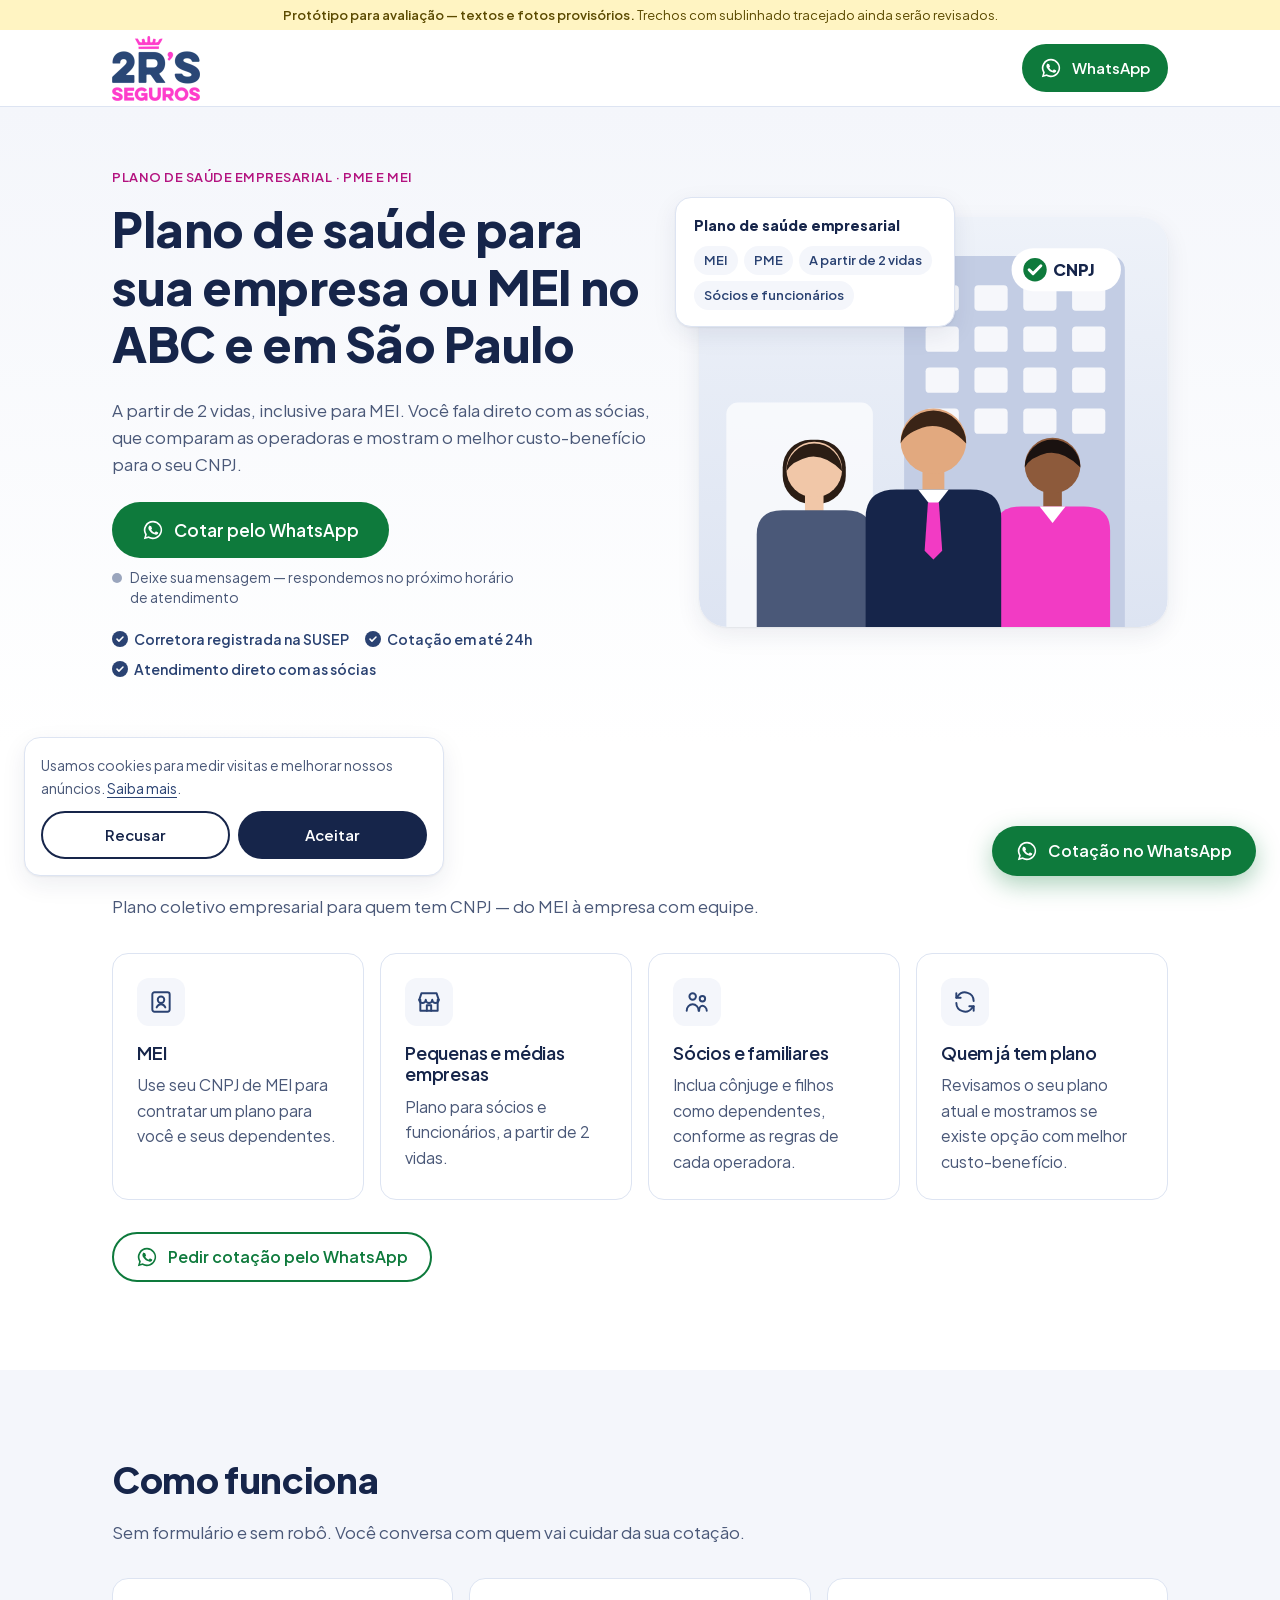
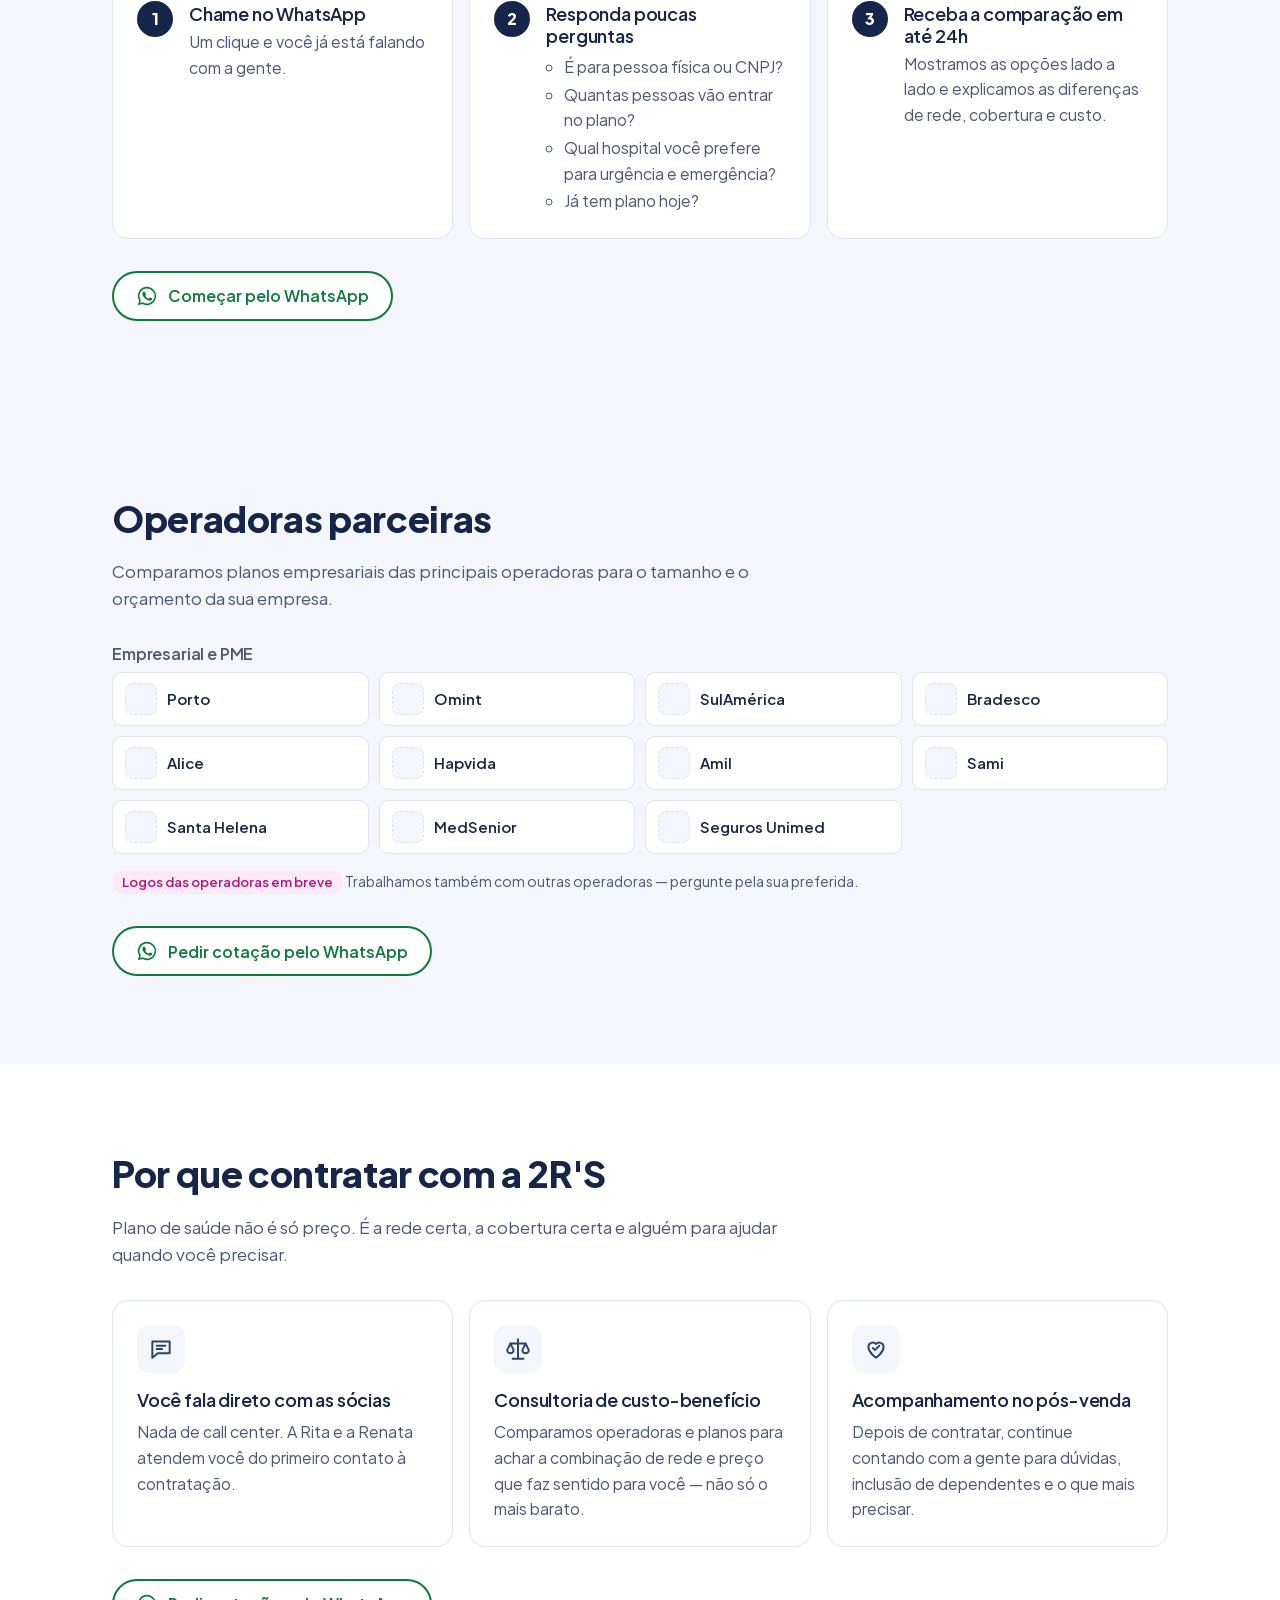
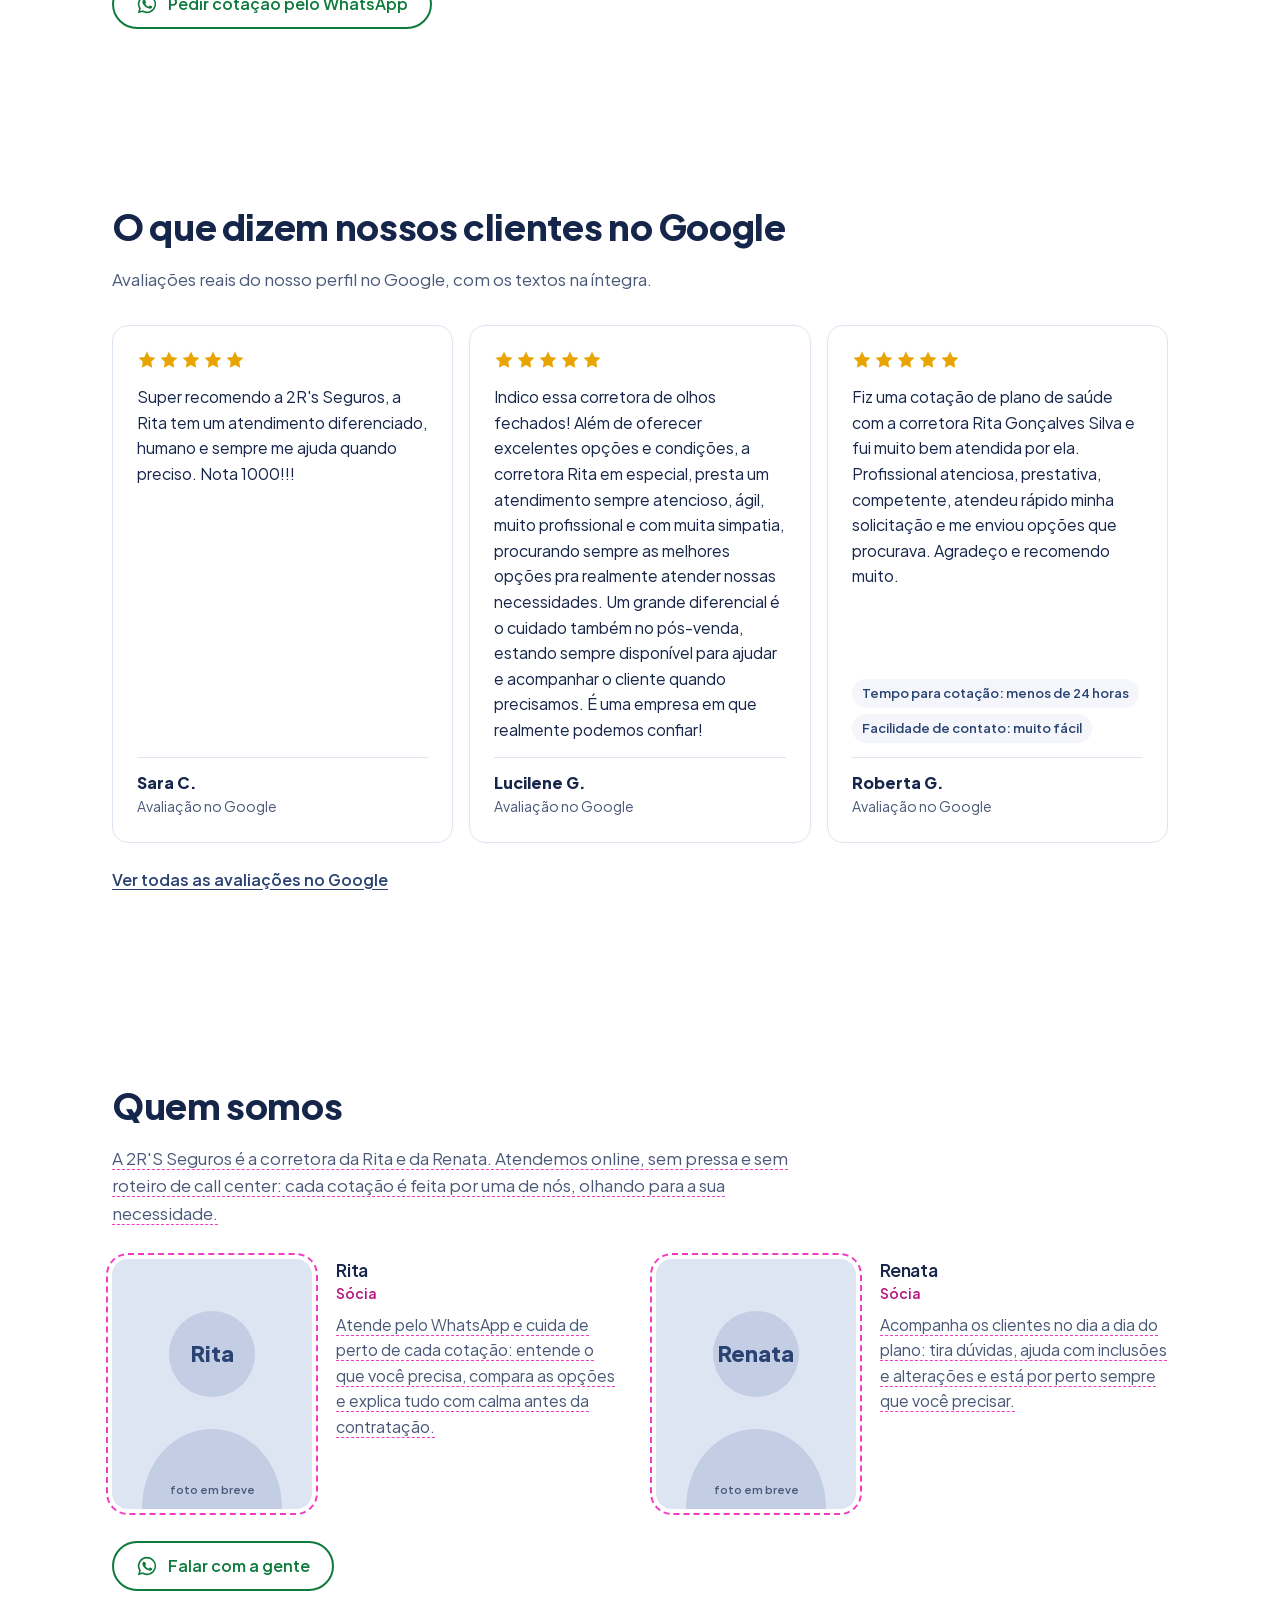
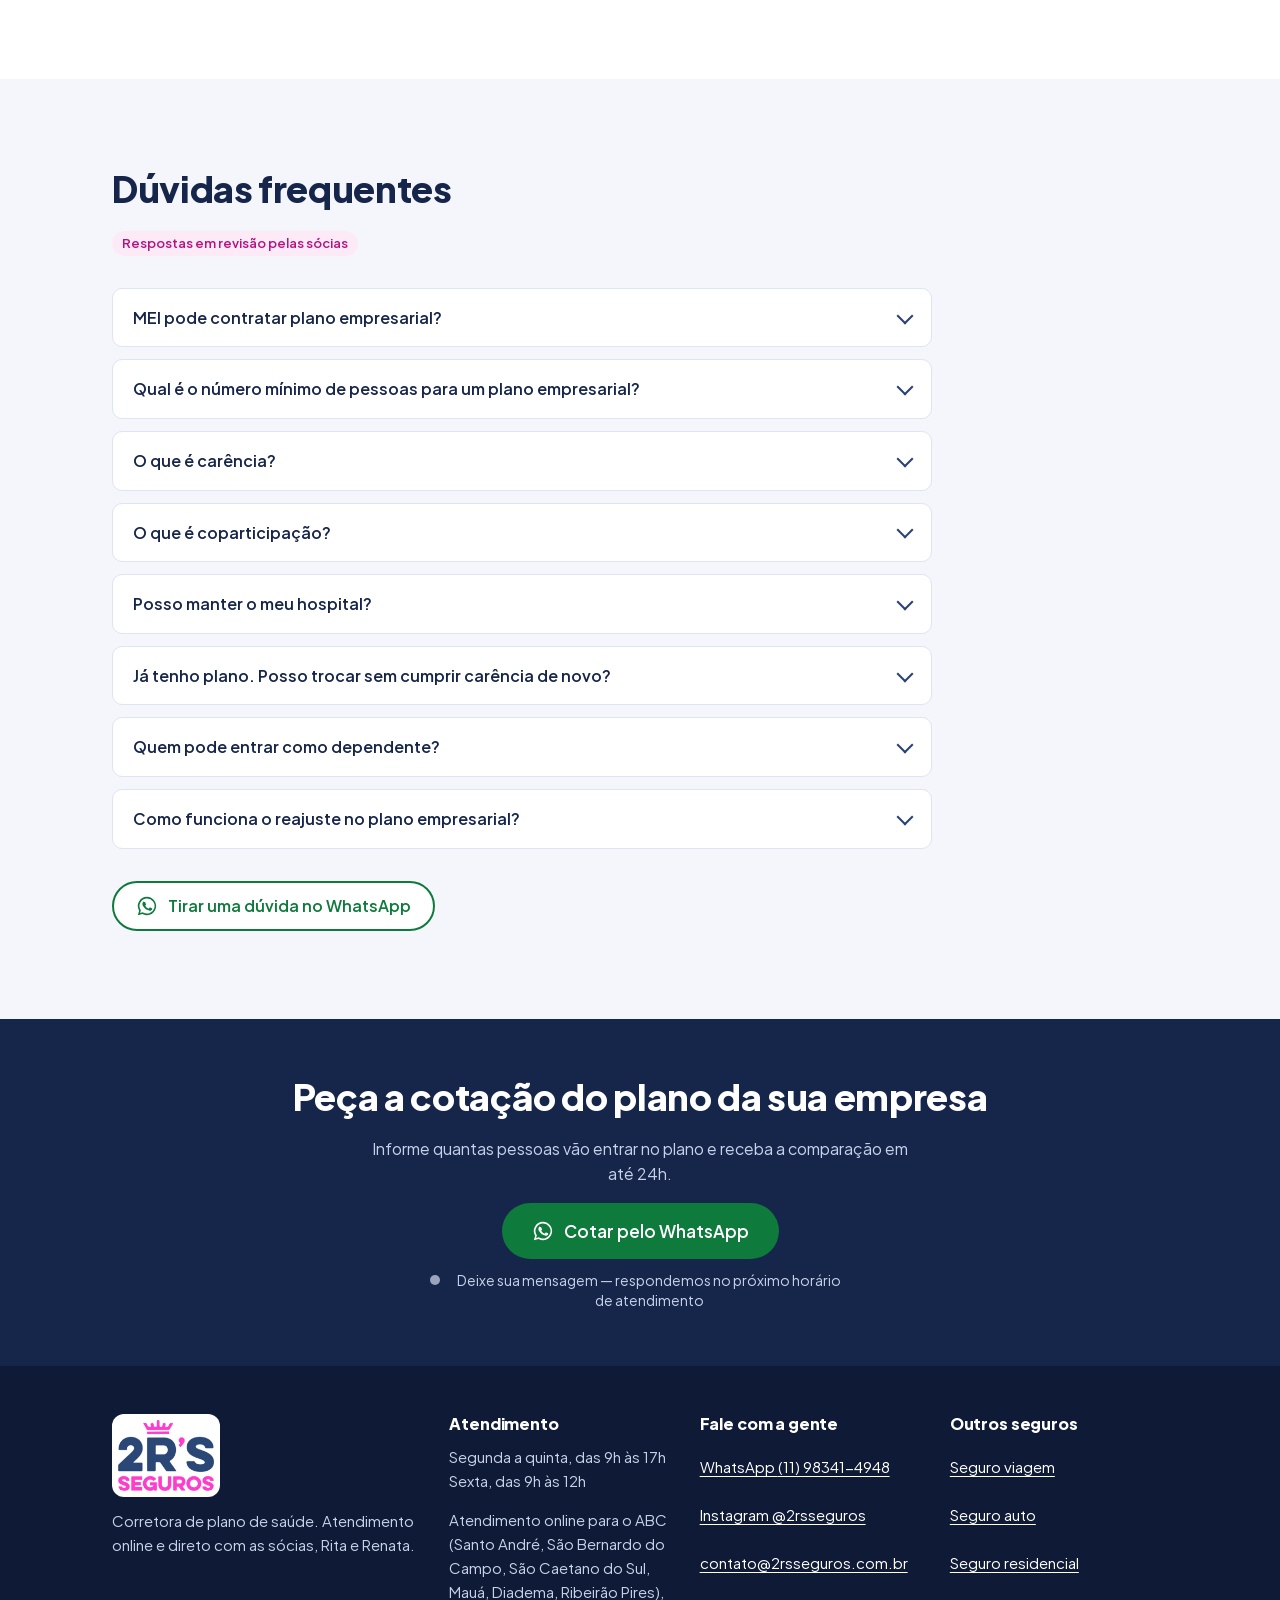
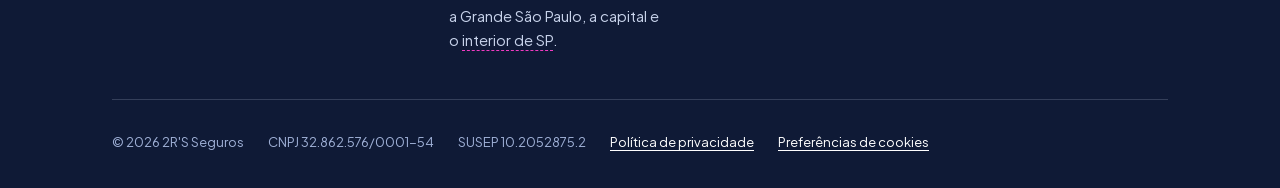
==== plano-de-saude-empresarial/index.html @ 405baa19 "Ilustracoes nas landings, logo leva a home e link do Google - hero da landing PF com ilustracao de f" ====
<!doctype html>
<html lang="pt-BR">
<head>
<meta charset="utf-8">
<meta name="viewport" content="width=device-width, initial-scale=1">
<title>Plano de Saúde Empresarial e MEI no ABC e SP | 2R'S Seguros</title>
<meta name="description" content="Plano de saúde empresarial para PME e MEI a partir de 2 vidas no ABC e em São Paulo. Compare operadoras com consultoria e receba a cotação em até 24h.">
<!-- PROTÓTIPO: remover a linha abaixo antes de ir para produção (ver PENDENCIAS.md) -->
<meta name="robots" content="noindex, nofollow">
<meta http-equiv="Content-Security-Policy" content="default-src 'self'; script-src 'self' 'unsafe-inline' https://www.googletagmanager.com https://www.googleadservices.com https://googleads.g.doubleclick.net https://www.google.com; style-src 'self' 'unsafe-inline'; font-src 'self'; img-src 'self' data: https://www.googletagmanager.com https://*.google-analytics.com https://googleads.g.doubleclick.net https://www.google.com https://www.google.com.br; connect-src 'self' https://*.google-analytics.com https://*.analytics.google.com https://*.googletagmanager.com https://www.google.com https://googleads.g.doubleclick.net https://www.googleadservices.com; frame-src https://www.googletagmanager.com https://td.doubleclick.net; base-uri 'self'; object-src 'none'; form-action 'none'">
<meta name="referrer" content="strict-origin-when-cross-origin">
<meta name="theme-color" content="#16254a">
<link rel="canonical" href="https://2rsseguros.com.br/plano-de-saude-empresarial/">
<meta property="og:type" content="website">
<meta property="og:locale" content="pt_BR">
<meta property="og:site_name" content="2R'S Seguros">
<meta property="og:title" content="Plano de Saúde Empresarial e MEI no ABC e SP | 2R'S Seguros">
<meta property="og:description" content="Plano de saúde empresarial para PME e MEI a partir de 2 vidas no ABC e em São Paulo. Compare operadoras com consultoria e receba a cotação em até 24h.">
<meta property="og:url" content="https://2rsseguros.com.br/plano-de-saude-empresarial/">
<meta property="og:image" content="https://2rsseguros.com.br/assets/img/logo.png">
<meta property="og:image:width" content="350">
<meta property="og:image:height" content="257">
<meta property="og:image:alt" content="Logo da 2R'S Seguros">
<meta name="twitter:card" content="summary">
<link rel="icon" href="/favicon.png" type="image/png">
<link rel="apple-touch-icon" href="/favicon.png">
<link rel="preload" href="/assets/fonts/plus-jakarta-sans-800.woff2" as="font" type="font/woff2" crossorigin>
<link rel="preload" href="/assets/fonts/plus-jakarta-sans-400.woff2" as="font" type="font/woff2" crossorigin>
<link rel="stylesheet" href="/assets/css/site.css?v=3">
<!-- Consent Mode v2: padrão "denied" até o visitante aceitar (banner em site.js). Precisa vir ANTES do GTM. -->
<script>
window.dataLayer=window.dataLayer||[];function gtag(){dataLayer.push(arguments);}
(function(){var c=null;try{c=localStorage.getItem('2rs-consent');}catch(e){}
var v=c==='granted'?'granted':'denied';
gtag('consent','default',{ad_storage:v,ad_user_data:v,ad_personalization:v,analytics_storage:v,wait_for_update:500});
gtag('set','ads_data_redaction',true);gtag('set','url_passthrough',true);})();
</script>
<!-- Google Tag Manager -->
<script>(function(w,d,s,l,i){w[l]=w[l]||[];w[l].push({'gtm.start':
new Date().getTime(),event:'gtm.js'});var f=d.getElementsByTagName(s)[0],
j=d.createElement(s),dl=l!='dataLayer'?'&l='+l:'';j.async=true;j.src=
'https://www.googletagmanager.com/gtm.js?id='+i+dl;f.parentNode.insertBefore(j,f);
})(window,document,'script','dataLayer','GTM-T7275CWD');</script>
<!-- End Google Tag Manager -->
<script type="application/ld+json">
{
  "@context": "https://schema.org",
  "@type": "InsuranceAgency",
  "name": "2R'S Seguros",
  "url": "https://2rsseguros.com.br/",
  "logo": "https://2rsseguros.com.br/assets/img/logo.png",
  "image": "https://2rsseguros.com.br/assets/img/logo.png",
  "telephone": "+55-11-98341-4948",
  "taxID": "32.862.576/0001-54",
  "areaServed": [
    {
      "@type": "City",
      "name": "Santo André"
    },
    {
      "@type": "City",
      "name": "São Bernardo do Campo"
    },
    {
      "@type": "City",
      "name": "São Caetano do Sul"
    },
    {
      "@type": "City",
      "name": "Mauá"
    },
    {
      "@type": "City",
      "name": "Diadema"
    },
    {
      "@type": "City",
      "name": "Ribeirão Pires"
    },
    {
      "@type": "City",
      "name": "São Paulo"
    },
    {
      "@type": "AdministrativeArea",
      "name": "Região Metropolitana de São Paulo"
    },
    {
      "@type": "State",
      "name": "São Paulo"
    }
  ],
  "sameAs": [
    "https://www.instagram.com/2rsseguros"
  ],
  "openingHoursSpecification": [
    {
      "@type": "OpeningHoursSpecification",
      "dayOfWeek": [
        "Monday",
        "Tuesday",
        "Wednesday",
        "Thursday"
      ],
      "opens": "09:00",
      "closes": "17:00"
    },
    {
      "@type": "OpeningHoursSpecification",
      "dayOfWeek": "Friday",
      "opens": "09:00",
      "closes": "12:00"
    }
  ]
}
</script>
<script src="/assets/js/config.js?v=3" defer></script>
<script src="/assets/js/site.js?v=3" defer></script>
</head>
<body>
<!-- Google Tag Manager (noscript) -->
<noscript><iframe src="https://www.googletagmanager.com/ns.html?id=GTM-T7275CWD" height="0" width="0" style="display:none;visibility:hidden"></iframe></noscript>
<!-- End Google Tag Manager (noscript) -->
<a class="skip-link" href="#conteudo">Pular para o conteúdo</a>
<div class="proto-bar" role="note"><strong>Protótipo para avaliação — textos e fotos provisórios.</strong><span class="more"> Trechos com sublinhado tracejado ainda serão revisados.</span></div>
<header class="site-header">
  <div class="container">
    <a class="logo" href="/" aria-label="2R'S Seguros — página inicial"><img src="/assets/img/logo-176.webp" width="88" height="65" alt="" fetchpriority="high"></a>
    
    <a class="btn btn-wa btn-sm js-whatsapp" href="https://wa.me/5511983414948?text=Ol%C3%A1!%20Vim%20pelo%20site%20e%20quero%20uma%20cota%C3%A7%C3%A3o%20de%20plano%20de%20sa%C3%BAde%20empresarial%20(CNPJ%2FMEI)." target="_blank" rel="noopener" data-wa-location="cabecalho" data-wa-page="empresarial" data-wa-product="saude-empresarial" aria-label="Falar no WhatsApp"><svg viewBox="0 0 24 24" aria-hidden="true" focusable="false"><path fill="currentColor" d="M12 2a10 10 0 0 0-8.6 15.1L2 22l5-1.3A10 10 0 1 0 12 2zm0 1.8a8.2 8.2 0 1 1-4.2 15.2l-.3-.2-3 .8.8-2.9-.2-.3A8.2 8.2 0 0 1 12 3.8z"/><path fill="currentColor" d="M8.6 7.2c-.2 0-.5 0-.7.3-.3.3-.9.9-.9 2.2s.9 2.6 1.1 2.8c.1.2 1.8 2.9 4.5 3.9 2.2.9 2.7.7 3.2.7.5-.1 1.5-.6 1.7-1.2.2-.6.2-1.1.2-1.2-.1-.1-.2-.2-.5-.3l-1.7-.8c-.2-.1-.4-.1-.6.1l-.8 1c-.1.2-.3.2-.5.1-.3-.1-1.1-.4-2-1.3-.8-.7-1.3-1.5-1.4-1.8-.2-.3 0-.4.1-.5l.4-.4.2-.4v-.4l-.8-1.9c-.2-.5-.4-.4-.5-.4h-.6z"/></svg><span>WhatsApp</span></a>
  </div>
</header>
<main id="conteudo">
  <section class="hero">
    <div class="container hero-grid">
      <div>
        <span class="eyebrow">Plano de saúde empresarial · PME e MEI</span>
        <h1>Plano de saúde para sua empresa ou MEI no ABC e em São Paulo</h1>
        <p class="lead">A partir de 2 vidas, inclusive para MEI. Você fala direto com as sócias, que comparam as operadoras e mostram o melhor custo-benefício para o seu CNPJ.</p>
        <div class="hero-cta">
          <a class="btn btn-wa btn-lg js-whatsapp" href="https://wa.me/5511983414948?text=Ol%C3%A1!%20Vim%20pelo%20site%20e%20quero%20uma%20cota%C3%A7%C3%A3o%20de%20plano%20de%20sa%C3%BAde%20empresarial%20(CNPJ%2FMEI)." target="_blank" rel="noopener" data-wa-location="hero" data-wa-page="empresarial" data-wa-product="saude-empresarial"><svg viewBox="0 0 24 24" aria-hidden="true" focusable="false"><path fill="currentColor" d="M12 2a10 10 0 0 0-8.6 15.1L2 22l5-1.3A10 10 0 1 0 12 2zm0 1.8a8.2 8.2 0 1 1-4.2 15.2l-.3-.2-3 .8.8-2.9-.2-.3A8.2 8.2 0 0 1 12 3.8z"/><path fill="currentColor" d="M8.6 7.2c-.2 0-.5 0-.7.3-.3.3-.9.9-.9 2.2s.9 2.6 1.1 2.8c.1.2 1.8 2.9 4.5 3.9 2.2.9 2.7.7 3.2.7.5-.1 1.5-.6 1.7-1.2.2-.6.2-1.1.2-1.2-.1-.1-.2-.2-.5-.3l-1.7-.8c-.2-.1-.4-.1-.6.1l-.8 1c-.1.2-.3.2-.5.1-.3-.1-1.1-.4-2-1.3-.8-.7-1.3-1.5-1.4-1.8-.2-.3 0-.4.1-.5l.4-.4.2-.4v-.4l-.8-1.9c-.2-.5-.4-.4-.5-.4h-.6z"/></svg><span>Cotar pelo WhatsApp</span></a>
          <p class="wa-status js-wa-status" aria-live="polite"><span class="dot" aria-hidden="true"></span><span class="js-wa-status-text">Seg. a qui., 9h às 17h · sex., 9h às 12h</span></p>
        </div>
        <ul class="trust" aria-label="Por que confiar"><li>Corretora registrada na SUSEP</li><li>Cotação em até 24h</li><li>Atendimento direto com as sócias</li></ul>
      </div>
      <div class="hero-art hero-illus" aria-hidden="true">
        <svg class="illus-svg" viewBox="0 0 480 420" aria-hidden="true" focusable="false"><defs><clipPath id="clip-business"><rect width="480" height="420" rx="28"/></clipPath><linearGradient id="bg-business" x1="0" y1="0" x2="0" y2="1"><stop offset="0" stop-color="#eef2f9"/><stop offset="1" stop-color="#dde4f2"/></linearGradient></defs><g clip-path="url(#clip-business)"><rect width="480" height="420" fill="url(#bg-business)"/><rect x="210" y="40" width="226" height="400" rx="14" fill="#c3cde4"/><rect x="232" y="70" width="34" height="26" rx="4" fill="#fff" opacity=".85"/><rect x="282" y="70" width="34" height="26" rx="4" fill="#fff" opacity=".85"/><rect x="332" y="70" width="34" height="26" rx="4" fill="#fff" opacity=".85"/><rect x="382" y="70" width="34" height="26" rx="4" fill="#fff" opacity=".85"/><rect x="232" y="112" width="34" height="26" rx="4" fill="#fff" opacity=".85"/><rect x="282" y="112" width="34" height="26" rx="4" fill="#fff" opacity=".85"/><rect x="332" y="112" width="34" height="26" rx="4" fill="#fff" opacity=".85"/><rect x="382" y="112" width="34" height="26" rx="4" fill="#fff" opacity=".85"/><rect x="232" y="154" width="34" height="26" rx="4" fill="#fff" opacity=".85"/><rect x="282" y="154" width="34" height="26" rx="4" fill="#fff" opacity=".85"/><rect x="332" y="154" width="34" height="26" rx="4" fill="#fff" opacity=".85"/><rect x="382" y="154" width="34" height="26" rx="4" fill="#fff" opacity=".85"/><rect x="232" y="196" width="34" height="26" rx="4" fill="#fff" opacity=".85"/><rect x="282" y="196" width="34" height="26" rx="4" fill="#fff" opacity=".85"/><rect x="332" y="196" width="34" height="26" rx="4" fill="#fff" opacity=".85"/><rect x="382" y="196" width="34" height="26" rx="4" fill="#fff" opacity=".85"/><rect x="28" y="190" width="150" height="300" rx="12" fill="#fff" opacity=".7"/><rect x="85.7" y="228.1" width="64.6" height="65.5" rx="28.5" fill="#2b1d14"/><rect x="108.5" y="279.4" width="19.0" height="22.8" fill="#f1c7a8"/><path d="M59.1 440 V325.0 Q59.1 300.3 85.7 300.3 H150.3 Q176.9 300.3 176.9 325.0 V440 Z" fill="#4a5878"/><circle cx="118.0" cy="258.5" r="28.5" fill="#f1c7a8"/><path d="M89.5 260.4 A28.5 28.5 0 0 1 146.5 260.4 Q129.4 242.8 112.3 245.7 Q95.2 249.9 89.5 260.4 Z" fill="#2b1d14"/><rect x="352.5" y="275.4" width="19.0" height="22.8" fill="#8d5a3b"/><path d="M303.1 440 V321.0 Q303.1 296.3 329.7 296.3 H394.3 Q420.9 296.3 420.9 321.0 V440 Z" fill="#f23bc4"/><path d="M348.7 296.3 L362.0 313.4 L375.3 296.3 Z" fill="#fff"/><circle cx="362.0" cy="254.5" r="28.5" fill="#8d5a3b"/><path d="M333.5 256.4 A28.5 28.5 0 0 1 390.5 256.4 Q373.4 238.8 356.3 241.7 Q339.2 245.9 333.5 256.4 Z" fill="#1a1210"/><rect x="228.8" y="254.2" width="22.4" height="26.9" fill="#e2a97f"/><path d="M170.6 440 V308.0 Q170.6 278.9 201.9 278.9 H278.1 Q309.4 278.9 309.4 308.0 V440 Z" fill="#16254a"/><path d="M224.3 278.9 L240.0 299.0 L255.7 278.9 Z" fill="#fff"/><path d="M234.4 292.3 H245.6 L249.0 341.6 L240.0 350.6 L231.0 341.6 Z" fill="#f23bc4"/><circle cx="240.0" cy="229.6" r="33.6" fill="#e2a97f"/><path d="M206.4 231.8 A33.6 33.6 0 0 1 273.6 231.8 Q253.4 211.1 233.3 214.5 Q213.1 219.5 206.4 231.8 Z" fill="#3a2416"/><g transform="translate(376 54)"><rect x="-56" y="-22" width="112" height="44" rx="22" fill="#fff"/><circle cx="-32" cy="0" r="12" fill="#0e7a3c"/><path d="M-38 0l4 4 8-8" fill="none" stroke="#fff" stroke-width="3" stroke-linecap="round" stroke-linejoin="round"/><text x="8" y="6" text-anchor="middle" font-family="Plus Jakarta Sans, sans-serif" font-size="17" font-weight="800" fill="#16254a">CNPJ</text></g></g></svg>
        <div class="art-card illus-card">
          <p class="illus-title">Plano de saúde empresarial</p>
          <ul class="illus-chips"><li>MEI</li><li>PME</li><li>A partir de 2 vidas</li><li>Sócios e funcionários</li></ul>
        </div>
      </div>
    </div>
  </section>
  <section class="section" id="para-quem" aria-labelledby="para-quem-t">
    <div class="container">
      <div class="section-head">
        <h2 id="para-quem-t">Para quem é</h2>
        <p>Plano coletivo empresarial para quem tem CNPJ — do MEI à empresa com equipe.</p>
      </div>
      <div class="cards four">
        <div class="card"><div class="icon"><svg viewBox="0 0 24 24" fill="none" stroke="currentColor" stroke-width="1.8" stroke-linecap="round" stroke-linejoin="round" aria-hidden="true" focusable="false"><rect x="4" y="3" width="16" height="18" rx="2"/><circle cx="12" cy="10" r="3"/><path d="M8 17c.7-1.8 2.2-3 4-3s3.3 1.2 4 3"/></svg></div><h3>MEI</h3><p>Use seu CNPJ de MEI para contratar um plano para você e seus dependentes.</p></div>
        <div class="card"><div class="icon"><svg viewBox="0 0 24 24" fill="none" stroke="currentColor" stroke-width="1.8" stroke-linecap="round" stroke-linejoin="round" aria-hidden="true" focusable="false"><path d="M4 10v10h16V10"/><path d="M3 10l2-6h14l2 6"/><path d="M3 10a3 3 0 0 0 6 0 3 3 0 0 0 6 0 3 3 0 0 0 6 0"/><path d="M10 20v-5h4v5"/></svg></div><h3>Pequenas e médias empresas</h3><p>Plano para sócios e funcionários, a partir de 2 vidas.</p></div>
        <div class="card"><div class="icon"><svg viewBox="0 0 24 24" fill="none" stroke="currentColor" stroke-width="1.8" stroke-linecap="round" stroke-linejoin="round" aria-hidden="true" focusable="false"><circle cx="8" cy="7" r="3"/><circle cx="17" cy="9" r="2.5"/><path d="M2.5 20c0-3.3 2.5-6 5.5-6s5.5 2.7 5.5 6"/><path d="M14 20c0-2.6 1.4-4.5 3-4.5s4 1.9 4 4.5"/></svg></div><h3>Sócios e familiares</h3><p>Inclua cônjuge e filhos como dependentes, conforme as regras de cada operadora.</p></div>
        <div class="card"><div class="icon"><svg viewBox="0 0 24 24" fill="none" stroke="currentColor" stroke-width="1.8" stroke-linecap="round" stroke-linejoin="round" aria-hidden="true" focusable="false"><path d="M20 11a8 8 0 0 0-14.5-4.5L4 8"/><path d="M4 4v4h4"/><path d="M4 13a8 8 0 0 0 14.5 4.5L20 16"/><path d="M20 20v-4h-4"/></svg></div><h3>Quem já tem plano</h3><p>Revisamos o seu plano atual e mostramos se existe opção com melhor custo-benefício.</p></div>
      </div>
      <div class="section-cta"><a class="btn btn-wa-outline js-whatsapp" href="https://wa.me/5511983414948?text=Ol%C3%A1!%20Vim%20pelo%20site%20e%20quero%20uma%20cota%C3%A7%C3%A3o%20de%20plano%20de%20sa%C3%BAde%20empresarial%20(CNPJ%2FMEI)." target="_blank" rel="noopener" data-wa-location="para-quem" data-wa-page="empresarial" data-wa-product="saude-empresarial"><svg viewBox="0 0 24 24" aria-hidden="true" focusable="false"><path fill="currentColor" d="M12 2a10 10 0 0 0-8.6 15.1L2 22l5-1.3A10 10 0 1 0 12 2zm0 1.8a8.2 8.2 0 1 1-4.2 15.2l-.3-.2-3 .8.8-2.9-.2-.3A8.2 8.2 0 0 1 12 3.8z"/><path fill="currentColor" d="M8.6 7.2c-.2 0-.5 0-.7.3-.3.3-.9.9-.9 2.2s.9 2.6 1.1 2.8c.1.2 1.8 2.9 4.5 3.9 2.2.9 2.7.7 3.2.7.5-.1 1.5-.6 1.7-1.2.2-.6.2-1.1.2-1.2-.1-.1-.2-.2-.5-.3l-1.7-.8c-.2-.1-.4-.1-.6.1l-.8 1c-.1.2-.3.2-.5.1-.3-.1-1.1-.4-2-1.3-.8-.7-1.3-1.5-1.4-1.8-.2-.3 0-.4.1-.5l.4-.4.2-.4v-.4l-.8-1.9c-.2-.5-.4-.4-.5-.4h-.6z"/></svg><span>Pedir cotação pelo WhatsApp</span></a></div>
    </div>
  </section>
  <section class="section alt" id="como-funciona" aria-labelledby="como-funciona-t">
    <div class="container">
      <div class="section-head">
        <h2 id="como-funciona-t">Como funciona</h2>
        <p>Sem formulário e sem robô. Você conversa com quem vai cuidar da sua cotação.</p>
      </div>
      <ol class="steps">
        <li><h3>Chame no WhatsApp</h3><p>Um clique e você já está falando com a gente.</p></li>
        <li><h3>Responda poucas perguntas</h3>
          <ul>
            <li>É para pessoa física ou CNPJ?</li>
            <li>Quantas pessoas vão entrar no plano?</li>
            <li>Qual hospital você prefere para urgência e emergência?</li>
            <li>Já tem plano hoje?</li>
          </ul></li>
        <li><h3>Receba a comparação em até 24h</h3><p>Mostramos as opções lado a lado e explicamos as diferenças de rede, cobertura e custo.</p></li>
      </ol>
      <div class="section-cta"><a class="btn btn-wa-outline js-whatsapp" href="https://wa.me/5511983414948?text=Ol%C3%A1!%20Vim%20pelo%20site%20e%20quero%20uma%20cota%C3%A7%C3%A3o%20de%20plano%20de%20sa%C3%BAde%20empresarial%20(CNPJ%2FMEI)." target="_blank" rel="noopener" data-wa-location="como-funciona" data-wa-page="empresarial" data-wa-product="saude-empresarial"><svg viewBox="0 0 24 24" aria-hidden="true" focusable="false"><path fill="currentColor" d="M12 2a10 10 0 0 0-8.6 15.1L2 22l5-1.3A10 10 0 1 0 12 2zm0 1.8a8.2 8.2 0 1 1-4.2 15.2l-.3-.2-3 .8.8-2.9-.2-.3A8.2 8.2 0 0 1 12 3.8z"/><path fill="currentColor" d="M8.6 7.2c-.2 0-.5 0-.7.3-.3.3-.9.9-.9 2.2s.9 2.6 1.1 2.8c.1.2 1.8 2.9 4.5 3.9 2.2.9 2.7.7 3.2.7.5-.1 1.5-.6 1.7-1.2.2-.6.2-1.1.2-1.2-.1-.1-.2-.2-.5-.3l-1.7-.8c-.2-.1-.4-.1-.6.1l-.8 1c-.1.2-.3.2-.5.1-.3-.1-1.1-.4-2-1.3-.8-.7-1.3-1.5-1.4-1.8-.2-.3 0-.4.1-.5l.4-.4.2-.4v-.4l-.8-1.9c-.2-.5-.4-.4-.5-.4h-.6z"/></svg><span>Começar pelo WhatsApp</span></a></div>
    </div>
  </section>
  <section class="section alt" id="operadoras" aria-labelledby="operadoras-t">
    <div class="container">
      <div class="section-head">
        <h2 id="operadoras-t">Operadoras parceiras</h2>
        <p>Comparamos planos empresariais das principais operadoras para o tamanho e o orçamento da sua empresa.</p>
      </div>
      <div class="ops-group"><h3>Empresarial e PME</h3><ul class="ops"><li class="op"><span class="op-logo" aria-hidden="true"></span>Porto</li><li class="op"><span class="op-logo" aria-hidden="true"></span>Omint</li><li class="op"><span class="op-logo" aria-hidden="true"></span>SulAmérica</li><li class="op"><span class="op-logo" aria-hidden="true"></span>Bradesco</li><li class="op"><span class="op-logo" aria-hidden="true"></span>Alice</li><li class="op"><span class="op-logo" aria-hidden="true"></span>Hapvida</li><li class="op"><span class="op-logo" aria-hidden="true"></span>Amil</li><li class="op"><span class="op-logo" aria-hidden="true"></span>Sami</li><li class="op"><span class="op-logo" aria-hidden="true"></span>Santa Helena</li><li class="op"><span class="op-logo" aria-hidden="true"></span>MedSenior</li><li class="op"><span class="op-logo" aria-hidden="true"></span>Seguros Unimed</li></ul></div>
      <p class="ops-note"><span class="placeholder-note">Logos das operadoras em breve</span> Trabalhamos também com outras operadoras — pergunte pela sua preferida.</p>
      <div class="section-cta"><a class="btn btn-wa-outline js-whatsapp" href="https://wa.me/5511983414948?text=Ol%C3%A1!%20Vim%20pelo%20site%20e%20quero%20uma%20cota%C3%A7%C3%A3o%20de%20plano%20de%20sa%C3%BAde%20empresarial%20(CNPJ%2FMEI)." target="_blank" rel="noopener" data-wa-location="operadoras" data-wa-page="empresarial" data-wa-product="saude-empresarial"><svg viewBox="0 0 24 24" aria-hidden="true" focusable="false"><path fill="currentColor" d="M12 2a10 10 0 0 0-8.6 15.1L2 22l5-1.3A10 10 0 1 0 12 2zm0 1.8a8.2 8.2 0 1 1-4.2 15.2l-.3-.2-3 .8.8-2.9-.2-.3A8.2 8.2 0 0 1 12 3.8z"/><path fill="currentColor" d="M8.6 7.2c-.2 0-.5 0-.7.3-.3.3-.9.9-.9 2.2s.9 2.6 1.1 2.8c.1.2 1.8 2.9 4.5 3.9 2.2.9 2.7.7 3.2.7.5-.1 1.5-.6 1.7-1.2.2-.6.2-1.1.2-1.2-.1-.1-.2-.2-.5-.3l-1.7-.8c-.2-.1-.4-.1-.6.1l-.8 1c-.1.2-.3.2-.5.1-.3-.1-1.1-.4-2-1.3-.8-.7-1.3-1.5-1.4-1.8-.2-.3 0-.4.1-.5l.4-.4.2-.4v-.4l-.8-1.9c-.2-.5-.4-.4-.5-.4h-.6z"/></svg><span>Pedir cotação pelo WhatsApp</span></a></div>
    </div>
  </section>
  <section class="section" id="por-que-2rs" aria-labelledby="por-que-2rs-t">
    <div class="container">
      <div class="section-head">
        <h2 id="por-que-2rs-t">Por que contratar com a 2R'S</h2>
        <p>Plano de saúde não é só preço. É a rede certa, a cobertura certa e alguém para ajudar quando você precisar.</p>
      </div>
      <div class="cards three">
        <div class="card"><div class="icon"><svg viewBox="0 0 24 24" fill="none" stroke="currentColor" stroke-width="1.8" stroke-linecap="round" stroke-linejoin="round" aria-hidden="true" focusable="false"><path d="M4 5h16v11H9l-5 4z"/><path d="M8 9h8M8 12h5"/></svg></div><h3>Você fala direto com as sócias</h3><p>Nada de call center. A Rita e a Renata atendem você do primeiro contato à contratação.</p></div>
        <div class="card"><div class="icon"><svg viewBox="0 0 24 24" fill="none" stroke="currentColor" stroke-width="1.8" stroke-linecap="round" stroke-linejoin="round" aria-hidden="true" focusable="false"><path d="M12 3v18M7 21h10"/><path d="M5 7h14"/><path d="M5 7l-3 6a3 3 0 0 0 6 0z"/><path d="M19 7l-3 6a3 3 0 0 0 6 0z"/></svg></div><h3>Consultoria de custo-benefício</h3><p>Comparamos operadoras e planos para achar a combinação de rede e preço que faz sentido para você — não só o mais barato.</p></div>
        <div class="card"><div class="icon"><svg viewBox="0 0 24 24" fill="none" stroke="currentColor" stroke-width="1.8" stroke-linecap="round" stroke-linejoin="round" aria-hidden="true" focusable="false"><path d="M12 20s-7-4.4-7-10a4 4 0 0 1 7-2.6A4 4 0 0 1 19 10c0 5.6-7 10-7 10z"/><path d="M9 11l2 2 4-4"/></svg></div><h3>Acompanhamento no pós-venda</h3><p>Depois de contratar, continue contando com a gente para dúvidas, inclusão de dependentes e o que mais precisar.</p></div>
      </div>
      <div class="section-cta"><a class="btn btn-wa-outline js-whatsapp" href="https://wa.me/5511983414948?text=Ol%C3%A1!%20Vim%20pelo%20site%20e%20quero%20uma%20cota%C3%A7%C3%A3o%20de%20plano%20de%20sa%C3%BAde%20empresarial%20(CNPJ%2FMEI)." target="_blank" rel="noopener" data-wa-location="por-que-2rs" data-wa-page="empresarial" data-wa-product="saude-empresarial"><svg viewBox="0 0 24 24" aria-hidden="true" focusable="false"><path fill="currentColor" d="M12 2a10 10 0 0 0-8.6 15.1L2 22l5-1.3A10 10 0 1 0 12 2zm0 1.8a8.2 8.2 0 1 1-4.2 15.2l-.3-.2-3 .8.8-2.9-.2-.3A8.2 8.2 0 0 1 12 3.8z"/><path fill="currentColor" d="M8.6 7.2c-.2 0-.5 0-.7.3-.3.3-.9.9-.9 2.2s.9 2.6 1.1 2.8c.1.2 1.8 2.9 4.5 3.9 2.2.9 2.7.7 3.2.7.5-.1 1.5-.6 1.7-1.2.2-.6.2-1.1.2-1.2-.1-.1-.2-.2-.5-.3l-1.7-.8c-.2-.1-.4-.1-.6.1l-.8 1c-.1.2-.3.2-.5.1-.3-.1-1.1-.4-2-1.3-.8-.7-1.3-1.5-1.4-1.8-.2-.3 0-.4.1-.5l.4-.4.2-.4v-.4l-.8-1.9c-.2-.5-.4-.4-.5-.4h-.6z"/></svg><span>Pedir cotação pelo WhatsApp</span></a></div>
    </div>
  </section>
  <section class="section" id="avaliacoes" aria-labelledby="avaliacoes-t">
    <div class="container">
      <div class="section-head">
        <h2 id="avaliacoes-t">O que dizem nossos clientes no Google</h2>
        <p>Avaliações reais do nosso perfil no Google, com os textos na íntegra.</p>
      </div>
      <div class="cards three reviews"><figure class="review"><div class="stars" role="img" aria-label="5 de 5 estrelas"><svg viewBox="0 0 20 20" aria-hidden="true" focusable="false"><path fill="currentColor" d="M10 1.5l2.6 5.4 5.9.8-4.3 4.1 1 5.9L10 14.9l-5.2 2.8 1-5.9L1.5 7.7l5.9-.8z"/></svg><svg viewBox="0 0 20 20" aria-hidden="true" focusable="false"><path fill="currentColor" d="M10 1.5l2.6 5.4 5.9.8-4.3 4.1 1 5.9L10 14.9l-5.2 2.8 1-5.9L1.5 7.7l5.9-.8z"/></svg><svg viewBox="0 0 20 20" aria-hidden="true" focusable="false"><path fill="currentColor" d="M10 1.5l2.6 5.4 5.9.8-4.3 4.1 1 5.9L10 14.9l-5.2 2.8 1-5.9L1.5 7.7l5.9-.8z"/></svg><svg viewBox="0 0 20 20" aria-hidden="true" focusable="false"><path fill="currentColor" d="M10 1.5l2.6 5.4 5.9.8-4.3 4.1 1 5.9L10 14.9l-5.2 2.8 1-5.9L1.5 7.7l5.9-.8z"/></svg><svg viewBox="0 0 20 20" aria-hidden="true" focusable="false"><path fill="currentColor" d="M10 1.5l2.6 5.4 5.9.8-4.3 4.1 1 5.9L10 14.9l-5.2 2.8 1-5.9L1.5 7.7l5.9-.8z"/></svg></div><blockquote><p>Super recomendo a 2R's Seguros, a Rita tem um atendimento diferenciado, humano e sempre me ajuda quando preciso. Nota 1000!!!</p></blockquote><figcaption><strong>Sara C.</strong><span>Avaliação no Google</span></figcaption></figure><figure class="review"><div class="stars" role="img" aria-label="5 de 5 estrelas"><svg viewBox="0 0 20 20" aria-hidden="true" focusable="false"><path fill="currentColor" d="M10 1.5l2.6 5.4 5.9.8-4.3 4.1 1 5.9L10 14.9l-5.2 2.8 1-5.9L1.5 7.7l5.9-.8z"/></svg><svg viewBox="0 0 20 20" aria-hidden="true" focusable="false"><path fill="currentColor" d="M10 1.5l2.6 5.4 5.9.8-4.3 4.1 1 5.9L10 14.9l-5.2 2.8 1-5.9L1.5 7.7l5.9-.8z"/></svg><svg viewBox="0 0 20 20" aria-hidden="true" focusable="false"><path fill="currentColor" d="M10 1.5l2.6 5.4 5.9.8-4.3 4.1 1 5.9L10 14.9l-5.2 2.8 1-5.9L1.5 7.7l5.9-.8z"/></svg><svg viewBox="0 0 20 20" aria-hidden="true" focusable="false"><path fill="currentColor" d="M10 1.5l2.6 5.4 5.9.8-4.3 4.1 1 5.9L10 14.9l-5.2 2.8 1-5.9L1.5 7.7l5.9-.8z"/></svg><svg viewBox="0 0 20 20" aria-hidden="true" focusable="false"><path fill="currentColor" d="M10 1.5l2.6 5.4 5.9.8-4.3 4.1 1 5.9L10 14.9l-5.2 2.8 1-5.9L1.5 7.7l5.9-.8z"/></svg></div><blockquote><p>Indico essa corretora de olhos fechados! Além de oferecer excelentes opções e condições, a corretora Rita em especial, presta um atendimento sempre atencioso, ágil, muito profissional e com muita simpatia, procurando sempre as melhores opções pra realmente atender nossas necessidades. Um grande diferencial é o cuidado também no pós-venda, estando sempre disponível para ajudar e acompanhar o cliente quando precisamos. É uma empresa em que realmente podemos confiar!</p></blockquote><figcaption><strong>Lucilene G.</strong><span>Avaliação no Google</span></figcaption></figure><figure class="review"><div class="stars" role="img" aria-label="5 de 5 estrelas"><svg viewBox="0 0 20 20" aria-hidden="true" focusable="false"><path fill="currentColor" d="M10 1.5l2.6 5.4 5.9.8-4.3 4.1 1 5.9L10 14.9l-5.2 2.8 1-5.9L1.5 7.7l5.9-.8z"/></svg><svg viewBox="0 0 20 20" aria-hidden="true" focusable="false"><path fill="currentColor" d="M10 1.5l2.6 5.4 5.9.8-4.3 4.1 1 5.9L10 14.9l-5.2 2.8 1-5.9L1.5 7.7l5.9-.8z"/></svg><svg viewBox="0 0 20 20" aria-hidden="true" focusable="false"><path fill="currentColor" d="M10 1.5l2.6 5.4 5.9.8-4.3 4.1 1 5.9L10 14.9l-5.2 2.8 1-5.9L1.5 7.7l5.9-.8z"/></svg><svg viewBox="0 0 20 20" aria-hidden="true" focusable="false"><path fill="currentColor" d="M10 1.5l2.6 5.4 5.9.8-4.3 4.1 1 5.9L10 14.9l-5.2 2.8 1-5.9L1.5 7.7l5.9-.8z"/></svg><svg viewBox="0 0 20 20" aria-hidden="true" focusable="false"><path fill="currentColor" d="M10 1.5l2.6 5.4 5.9.8-4.3 4.1 1 5.9L10 14.9l-5.2 2.8 1-5.9L1.5 7.7l5.9-.8z"/></svg></div><blockquote><p>Fiz uma cotação de plano de saúde com a corretora Rita Gonçalves Silva e fui muito bem atendida por ela. Profissional atenciosa, prestativa, competente, atendeu rápido minha solicitação e me enviou opções que procurava. Agradeço e recomendo muito.</p></blockquote><ul class="review-tags"><li>Tempo para cotação: menos de 24 horas</li><li>Facilidade de contato: muito fácil</li></ul><figcaption><strong>Roberta G.</strong><span>Avaliação no Google</span></figcaption></figure></div>
      <p class="reviews-link"><a href="https://share.google/1SWVw5Mm33m8Inv43" target="_blank" rel="noopener">Ver todas as avaliações no Google</a></p>
    </div>
  </section>
  <section class="section" id="quem-somos" aria-labelledby="quem-somos-t">
    <div class="container">
      <div class="section-head">
        <h2 id="quem-somos-t">Quem somos</h2>
        <p class="about-intro placeholder">A 2R'S Seguros é a corretora da Rita e da Renata. Atendemos online, sem pressa e sem roteiro de call center: cada cotação é feita por uma de nós, olhando para a sua necessidade.</p>
      </div>
      <div class="partners">
        <div class="partner">
          <!-- FOTO: Rita -->
          <figure class="partner-photo placeholder-box"><svg viewBox="0 0 400 500" role="img" aria-label="Foto provisória de Rita"><rect width="400" height="500" fill="#dde4f2"/><circle cx="200" cy="190" r="86" fill="#c3cde4"/><path d="M60 500c0-92 63-160 140-160s140 68 140 160z" fill="#c3cde4"/><text x="200" y="206" text-anchor="middle" font-family="Plus Jakarta Sans, sans-serif" font-size="44" font-weight="800" fill="#2a4272">Rita</text><text x="200" y="470" text-anchor="middle" font-family="Plus Jakarta Sans, sans-serif" font-size="22" font-weight="600" fill="#4a5878">foto em breve</text></svg></figure>
          <div>
            <h3>Rita</h3>
            <p class="role">Sócia</p>
            <p class="placeholder">Atende pelo WhatsApp e cuida de perto de cada cotação: entende o que você precisa, compara as opções e explica tudo com calma antes da contratação.</p>
          </div>
        </div>
        <div class="partner">
          <!-- FOTO: Renata -->
          <figure class="partner-photo placeholder-box"><svg viewBox="0 0 400 500" role="img" aria-label="Foto provisória de Renata"><rect width="400" height="500" fill="#dde4f2"/><circle cx="200" cy="190" r="86" fill="#c3cde4"/><path d="M60 500c0-92 63-160 140-160s140 68 140 160z" fill="#c3cde4"/><text x="200" y="206" text-anchor="middle" font-family="Plus Jakarta Sans, sans-serif" font-size="44" font-weight="800" fill="#2a4272">Renata</text><text x="200" y="470" text-anchor="middle" font-family="Plus Jakarta Sans, sans-serif" font-size="22" font-weight="600" fill="#4a5878">foto em breve</text></svg></figure>
          <div>
            <h3>Renata</h3>
            <p class="role">Sócia</p>
            <p class="placeholder">Acompanha os clientes no dia a dia do plano: tira dúvidas, ajuda com inclusões e alterações e está por perto sempre que você precisar.</p>
          </div>
        </div>
      </div>
      <div class="section-cta"><a class="btn btn-wa-outline js-whatsapp" href="https://wa.me/5511983414948?text=Ol%C3%A1!%20Vim%20pelo%20site%20e%20quero%20uma%20cota%C3%A7%C3%A3o%20de%20plano%20de%20sa%C3%BAde%20empresarial%20(CNPJ%2FMEI)." target="_blank" rel="noopener" data-wa-location="quem-somos" data-wa-page="empresarial" data-wa-product="saude-empresarial"><svg viewBox="0 0 24 24" aria-hidden="true" focusable="false"><path fill="currentColor" d="M12 2a10 10 0 0 0-8.6 15.1L2 22l5-1.3A10 10 0 1 0 12 2zm0 1.8a8.2 8.2 0 1 1-4.2 15.2l-.3-.2-3 .8.8-2.9-.2-.3A8.2 8.2 0 0 1 12 3.8z"/><path fill="currentColor" d="M8.6 7.2c-.2 0-.5 0-.7.3-.3.3-.9.9-.9 2.2s.9 2.6 1.1 2.8c.1.2 1.8 2.9 4.5 3.9 2.2.9 2.7.7 3.2.7.5-.1 1.5-.6 1.7-1.2.2-.6.2-1.1.2-1.2-.1-.1-.2-.2-.5-.3l-1.7-.8c-.2-.1-.4-.1-.6.1l-.8 1c-.1.2-.3.2-.5.1-.3-.1-1.1-.4-2-1.3-.8-.7-1.3-1.5-1.4-1.8-.2-.3 0-.4.1-.5l.4-.4.2-.4v-.4l-.8-1.9c-.2-.5-.4-.4-.5-.4h-.6z"/></svg><span>Falar com a gente</span></a></div>
    </div>
  </section>
  <section class="section alt" id="duvidas" aria-labelledby="duvidas-t">
    <div class="container">
      <div class="section-head">
        <h2 id="duvidas-t">Dúvidas frequentes</h2>
        <p><span class="placeholder-note">Respostas em revisão pelas sócias</span></p>
      </div>
      <div class="faq"><details><summary>MEI pode contratar plano empresarial?</summary><div class="answer placeholder"><p>Sim. Muitas operadoras aceitam MEI no plano empresarial, a partir de 2 vidas — por exemplo, o titular e um dependente. Cada operadora tem suas regras, como um tempo mínimo de CNPJ ativo. A gente confere isso para você.</p></div></details><details><summary>Qual é o número mínimo de pessoas para um plano empresarial?</summary><div class="answer placeholder"><p>Em geral, a partir de 2 vidas, contando titulares e dependentes. O mínimo exato varia de operadora para operadora.</p></div></details><details><summary>O que é carência?</summary><div class="answer placeholder"><p>É o período, depois da contratação, em que alguns atendimentos ainda não têm cobertura. A ANS define prazos máximos: 24 horas para urgência e emergência, 300 dias para parto e até 180 dias para os demais casos.</p><p>Dependendo da operadora, do tipo de plano e do número de pessoas, pode haver redução de carências. A gente verifica isso na cotação.</p></div></details><details><summary>O que é coparticipação?</summary><div class="answer placeholder"><p>No plano com coparticipação, a mensalidade costuma ser menor e você paga uma parte do valor de consultas e exames quando usa. No plano sem coparticipação, a mensalidade é maior, mas não há cobrança por uso.</p><p>Qual compensa depende de quanto você costuma usar o plano — a gente ajuda a fazer essa conta.</p></div></details><details><summary>Posso manter o meu hospital?</summary><div class="answer placeholder"><p>Depende da rede credenciada de cada plano. Por isso perguntamos qual hospital é importante para você em urgência e emergência: assim a comparação já considera as opções que incluem esse hospital.</p></div></details><details><summary>Já tenho plano. Posso trocar sem cumprir carência de novo?</summary><div class="answer placeholder"><p>Em muitos casos, sim. A portabilidade de carências permite trocar de plano sem cumprir novas carências, desde que você atenda às regras da ANS — por exemplo, estar com as mensalidades em dia e ter um tempo mínimo de permanência no plano atual.</p><p>A gente avalia se o seu caso se encaixa antes de você decidir.</p></div></details><details><summary>Quem pode entrar como dependente?</summary><div class="answer placeholder"><p>Normalmente, cônjuge ou companheiro(a) e filhos. Algumas operadoras aceitam outros parentes. As regras variam por operadora e por contrato.</p></div></details><details><summary>Como funciona o reajuste no plano empresarial?</summary><div class="answer placeholder"><p>Nos planos coletivos empresariais, o reajuste anual é negociado entre a operadora e a empresa. Em contratos com menos de 30 vidas, a operadora aplica um mesmo percentual a todo o grupo de contratos desse porte.</p><p>Na cotação e no pós-venda, a gente explica como isso funciona em cada operadora.</p></div></details></div>
      <div class="section-cta"><a class="btn btn-wa-outline js-whatsapp" href="https://wa.me/5511983414948?text=Ol%C3%A1!%20Vim%20pelo%20site%20e%20quero%20uma%20cota%C3%A7%C3%A3o%20de%20plano%20de%20sa%C3%BAde%20empresarial%20(CNPJ%2FMEI)." target="_blank" rel="noopener" data-wa-location="duvidas" data-wa-page="empresarial" data-wa-product="saude-empresarial"><svg viewBox="0 0 24 24" aria-hidden="true" focusable="false"><path fill="currentColor" d="M12 2a10 10 0 0 0-8.6 15.1L2 22l5-1.3A10 10 0 1 0 12 2zm0 1.8a8.2 8.2 0 1 1-4.2 15.2l-.3-.2-3 .8.8-2.9-.2-.3A8.2 8.2 0 0 1 12 3.8z"/><path fill="currentColor" d="M8.6 7.2c-.2 0-.5 0-.7.3-.3.3-.9.9-.9 2.2s.9 2.6 1.1 2.8c.1.2 1.8 2.9 4.5 3.9 2.2.9 2.7.7 3.2.7.5-.1 1.5-.6 1.7-1.2.2-.6.2-1.1.2-1.2-.1-.1-.2-.2-.5-.3l-1.7-.8c-.2-.1-.4-.1-.6.1l-.8 1c-.1.2-.3.2-.5.1-.3-.1-1.1-.4-2-1.3-.8-.7-1.3-1.5-1.4-1.8-.2-.3 0-.4.1-.5l.4-.4.2-.4v-.4l-.8-1.9c-.2-.5-.4-.4-.5-.4h-.6z"/></svg><span>Tirar uma dúvida no WhatsApp</span></a></div>
    </div>
  </section>
  <section class="final-cta" aria-labelledby="cta-final-t">
    <div class="container">
      <h2 id="cta-final-t">Peça a cotação do plano da sua empresa</h2>
      <p>Informe quantas pessoas vão entrar no plano e receba a comparação em até 24h.</p>
      <a class="btn btn-wa btn-lg js-whatsapp" href="https://wa.me/5511983414948?text=Ol%C3%A1!%20Vim%20pelo%20site%20e%20quero%20uma%20cota%C3%A7%C3%A3o%20de%20plano%20de%20sa%C3%BAde%20empresarial%20(CNPJ%2FMEI)." target="_blank" rel="noopener" data-wa-location="cta-final" data-wa-page="empresarial" data-wa-product="saude-empresarial"><svg viewBox="0 0 24 24" aria-hidden="true" focusable="false"><path fill="currentColor" d="M12 2a10 10 0 0 0-8.6 15.1L2 22l5-1.3A10 10 0 1 0 12 2zm0 1.8a8.2 8.2 0 1 1-4.2 15.2l-.3-.2-3 .8.8-2.9-.2-.3A8.2 8.2 0 0 1 12 3.8z"/><path fill="currentColor" d="M8.6 7.2c-.2 0-.5 0-.7.3-.3.3-.9.9-.9 2.2s.9 2.6 1.1 2.8c.1.2 1.8 2.9 4.5 3.9 2.2.9 2.7.7 3.2.7.5-.1 1.5-.6 1.7-1.2.2-.6.2-1.1.2-1.2-.1-.1-.2-.2-.5-.3l-1.7-.8c-.2-.1-.4-.1-.6.1l-.8 1c-.1.2-.3.2-.5.1-.3-.1-1.1-.4-2-1.3-.8-.7-1.3-1.5-1.4-1.8-.2-.3 0-.4.1-.5l.4-.4.2-.4v-.4l-.8-1.9c-.2-.5-.4-.4-.5-.4h-.6z"/></svg><span>Cotar pelo WhatsApp</span></a>
      <p class="wa-status js-wa-status" aria-live="polite"><span class="dot" aria-hidden="true"></span><span class="js-wa-status-text">Seg. a qui., 9h às 17h · sex., 9h às 12h</span></p>
    </div>
  </section>
</main>
<footer class="site-footer">
  <div class="container">
    <div class="footer-grid">
      <div class="footer-brand">
        <img src="/assets/img/logo-176.webp" width="96" height="71" alt="2R'S Seguros" loading="lazy">
        <p>Corretora de plano de saúde. Atendimento online e direto com as sócias, Rita e Renata.</p>
      </div>
      <div>
        <h2>Atendimento</h2>
        <p>Segunda a quinta, das 9h às 17h<br>Sexta, das 9h às 12h</p>
        <p>Atendimento online para o ABC (Santo André, São Bernardo do Campo, São Caetano do Sul, Mauá, Diadema, Ribeirão Pires), a Grande São Paulo, a capital e o <span class="placeholder">interior de SP</span>.</p>
      </div>
      <div>
        <h2>Fale com a gente</h2>
        <ul>
          <li><a class=" js-whatsapp" href="https://wa.me/5511983414948?text=Ol%C3%A1!%20Vim%20pelo%20site%20e%20quero%20uma%20cota%C3%A7%C3%A3o%20de%20plano%20de%20sa%C3%BAde%20empresarial%20(CNPJ%2FMEI)." target="_blank" rel="noopener" data-wa-location="rodape" data-wa-page="empresarial" data-wa-product="saude-empresarial"><span>WhatsApp <span class="js-wa-number">(11) 98341-4948</span></span></a></li>
          <li><a href="https://www.instagram.com/2rsseguros" target="_blank" rel="noopener">Instagram @2rsseguros</a></li>
          <li><a class="js-email" data-u="contato" data-d="2rsseguros.com.br" href="#">contato (arroba) 2rsseguros.com.br</a></li>
        </ul>
      </div>
      <div>
        <h2>Outros seguros</h2>
        <ul><li><a class=" js-whatsapp" href="https://wa.me/5511983414948?text=Ol%C3%A1!%20Vim%20pelo%20site%20e%20quero%20informa%C3%A7%C3%B5es%20sobre%20seguro%20viagem" target="_blank" rel="noopener" data-wa-location="rodape" data-wa-page="empresarial" data-wa-product="viagem"><span>Seguro viagem</span></a></li><li><a class=" js-whatsapp" href="https://wa.me/5511983414948?text=Ol%C3%A1!%20Vim%20pelo%20site%20e%20quero%20informa%C3%A7%C3%B5es%20sobre%20seguro%20auto" target="_blank" rel="noopener" data-wa-location="rodape" data-wa-page="empresarial" data-wa-product="auto"><span>Seguro auto</span></a></li><li><a class=" js-whatsapp" href="https://wa.me/5511983414948?text=Ol%C3%A1!%20Vim%20pelo%20site%20e%20quero%20informa%C3%A7%C3%B5es%20sobre%20seguro%20residencial" target="_blank" rel="noopener" data-wa-location="rodape" data-wa-page="empresarial" data-wa-product="residencial"><span>Seguro residencial</span></a></li></ul>
      </div>
    </div>
    <div class="footer-legal">
      <span>© 2026 2R'S Seguros</span>
      <span>CNPJ 32.862.576/0001-54</span>
      <span>SUSEP 10.2052875.2</span>
      <a href="/politica-de-privacidade/">Política de privacidade</a>
      <button type="button" class="linklike js-cookie-prefs">Preferências de cookies</button>
    </div>
  </div>
</footer>
<a class="btn btn-wa wa-float js-whatsapp" href="https://wa.me/5511983414948?text=Ol%C3%A1!%20Vim%20pelo%20site%20e%20quero%20uma%20cota%C3%A7%C3%A3o%20de%20plano%20de%20sa%C3%BAde%20empresarial%20(CNPJ%2FMEI)." target="_blank" rel="noopener" data-wa-location="flutuante" data-wa-page="empresarial" data-wa-product="saude-empresarial"><svg viewBox="0 0 24 24" aria-hidden="true" focusable="false"><path fill="currentColor" d="M12 2a10 10 0 0 0-8.6 15.1L2 22l5-1.3A10 10 0 1 0 12 2zm0 1.8a8.2 8.2 0 1 1-4.2 15.2l-.3-.2-3 .8.8-2.9-.2-.3A8.2 8.2 0 0 1 12 3.8z"/><path fill="currentColor" d="M8.6 7.2c-.2 0-.5 0-.7.3-.3.3-.9.9-.9 2.2s.9 2.6 1.1 2.8c.1.2 1.8 2.9 4.5 3.9 2.2.9 2.7.7 3.2.7.5-.1 1.5-.6 1.7-1.2.2-.6.2-1.1.2-1.2-.1-.1-.2-.2-.5-.3l-1.7-.8c-.2-.1-.4-.1-.6.1l-.8 1c-.1.2-.3.2-.5.1-.3-.1-1.1-.4-2-1.3-.8-.7-1.3-1.5-1.4-1.8-.2-.3 0-.4.1-.5l.4-.4.2-.4v-.4l-.8-1.9c-.2-.5-.4-.4-.5-.4h-.6z"/></svg><span>Cotação no WhatsApp</span></a>
<div class="wa-bar">
  <a class="btn btn-wa js-whatsapp" href="https://wa.me/5511983414948?text=Ol%C3%A1!%20Vim%20pelo%20site%20e%20quero%20uma%20cota%C3%A7%C3%A3o%20de%20plano%20de%20sa%C3%BAde%20empresarial%20(CNPJ%2FMEI)." target="_blank" rel="noopener" data-wa-location="barra-mobile" data-wa-page="empresarial" data-wa-product="saude-empresarial"><svg viewBox="0 0 24 24" aria-hidden="true" focusable="false"><path fill="currentColor" d="M12 2a10 10 0 0 0-8.6 15.1L2 22l5-1.3A10 10 0 1 0 12 2zm0 1.8a8.2 8.2 0 1 1-4.2 15.2l-.3-.2-3 .8.8-2.9-.2-.3A8.2 8.2 0 0 1 12 3.8z"/><path fill="currentColor" d="M8.6 7.2c-.2 0-.5 0-.7.3-.3.3-.9.9-.9 2.2s.9 2.6 1.1 2.8c.1.2 1.8 2.9 4.5 3.9 2.2.9 2.7.7 3.2.7.5-.1 1.5-.6 1.7-1.2.2-.6.2-1.1.2-1.2-.1-.1-.2-.2-.5-.3l-1.7-.8c-.2-.1-.4-.1-.6.1l-.8 1c-.1.2-.3.2-.5.1-.3-.1-1.1-.4-2-1.3-.8-.7-1.3-1.5-1.4-1.8-.2-.3 0-.4.1-.5l.4-.4.2-.4v-.4l-.8-1.9c-.2-.5-.4-.4-.5-.4h-.6z"/></svg><span>Cotar pelo WhatsApp</span></a>
  <p class="wa-status js-wa-status" aria-live="polite"><span class="dot" aria-hidden="true"></span><span class="js-wa-status-text">Seg. a qui., 9h às 17h · sex., 9h às 12h</span></p>
</div>
<div class="cookie-banner" id="cookie-banner" role="region" aria-label="Aviso de cookies" hidden>
  <p>Usamos cookies para medir visitas e melhorar nossos anúncios. <a href="/politica-de-privacidade/">Saiba mais</a>.</p>
  <div class="cookie-actions">
    <button type="button" class="btn btn-ghost btn-sm js-consent-reject">Recusar</button>
    <button type="button" class="btn btn-navy btn-sm js-consent-accept">Aceitar</button>
  </div>
</div>
</body>
</html>
---- assets/css/site.css ----
/* 2R's Seguros — estilos do site. Mobile-first; breakpoints em 768px e 1024px. */

@font-face {
  font-family: 'Plus Jakarta Sans';
  font-style: normal;
  font-weight: 400;
  font-display: swap;
  src: url(/assets/fonts/plus-jakarta-sans-400.woff2) format('woff2');
}
@font-face {
  font-family: 'Plus Jakarta Sans';
  font-style: normal;
  font-weight: 600;
  font-display: swap;
  src: url(/assets/fonts/plus-jakarta-sans-600.woff2) format('woff2');
}
@font-face {
  font-family: 'Plus Jakarta Sans';
  font-style: normal;
  font-weight: 800;
  font-display: swap;
  src: url(/assets/fonts/plus-jakarta-sans-800.woff2) format('woff2');
}

:root {
  /* Cores derivadas do logo (azul #2a4272, magenta #f83bcb) */
  --navy-900: #16254a;
  --navy-700: #2a4272;
  --navy-100: #dde4f2;
  --navy-50: #f4f6fb;
  --magenta: #f23bc4;          /* só decorativo: contraste baixo para texto */
  --magenta-text: #b3127f;     /* 6,3:1 sobre branco */
  --ink: #16254a;
  --ink-soft: #4a5878;         /* 7,1:1 sobre branco */
  --line: #dde4f2;
  --bg: #ffffff;
  --bg-alt: #f4f6fb;

  /* Verde reservado aos botões de WhatsApp. Branco sobre ele = 5,4:1 (AA) */
  --wa: #0e7a3c;
  --wa-hover: #0b6b35;
  --wa-tint: #e6f4ec;

  --proto-bg: #fff4c2;
  --proto-ink: #5b4a00;

  --radius: 16px;
  --radius-sm: 10px;
  --shadow: 0 1px 2px rgba(22, 37, 74, .06), 0 8px 24px rgba(22, 37, 74, .08);
  --gutter: 16px;
  --max: 1120px;
  --bar-h: 92px;               /* altura da barra fixa de WhatsApp no mobile */
}

*, *::before, *::after { box-sizing: border-box; }

html { -webkit-text-size-adjust: 100%; scroll-behavior: smooth; }
@media (prefers-reduced-motion: reduce) { html { scroll-behavior: auto; } }

body {
  margin: 0;
  font-family: 'Plus Jakarta Sans', system-ui, -apple-system, 'Segoe UI', Roboto, sans-serif;
  font-size: 1rem;
  line-height: 1.6;
  color: var(--ink);
  background: var(--bg);
  padding-bottom: var(--bar-h);
}

img, svg { max-width: 100%; height: auto; display: block; }
h1, h2, h3 { line-height: 1.2; margin: 0 0 .5em; letter-spacing: -.01em; }
h1 { font-size: clamp(1.75rem, 6vw, 3rem); font-weight: 800; }
h2 { font-size: clamp(1.5rem, 4.5vw, 2.25rem); font-weight: 800; }
h3 { font-size: 1.125rem; font-weight: 600; }
p { margin: 0 0 1em; }
a { color: var(--navy-700); text-underline-offset: 3px; }
a:hover { color: var(--magenta-text); }
:focus-visible { outline: 3px solid var(--magenta-text); outline-offset: 3px; border-radius: 4px; }

.container { width: 100%; max-width: var(--max); margin: 0 auto; padding: 0 var(--gutter); }
.visually-hidden {
  position: absolute !important; width: 1px; height: 1px; overflow: hidden;
  clip: rect(0 0 0 0); white-space: nowrap;
}
.skip-link {
  position: absolute; left: 8px; top: -60px; z-index: 100;
  background: var(--navy-900); color: #fff; padding: 12px 16px; border-radius: var(--radius-sm);
}
.skip-link:focus { top: 8px; color: #fff; }

/* ---------- Conteúdo provisório ---------- */

.placeholder {
  text-decoration-line: underline;
  text-decoration-style: dashed;
  text-decoration-color: var(--magenta);
  text-decoration-thickness: 1px;
  text-underline-offset: 4px;
}
.placeholder-box { outline: 2px dashed var(--magenta); outline-offset: 4px; }
.placeholder-note {
  display: inline-block; font-size: .8125rem; font-weight: 600;
  color: var(--magenta-text); background: #fdeaf7; border-radius: 999px; padding: 2px 10px;
}

/* ---------- Faixa de protótipo ---------- */

.proto-bar {
  background: var(--proto-bg); color: var(--proto-ink);
  font-size: .8125rem; text-align: center; padding: 6px var(--gutter); line-height: 1.4;
}
.proto-bar strong { font-weight: 600; }
.proto-bar .more { display: none; }

/* ---------- Cabeçalho ---------- */

.site-header { background: #fff; border-bottom: 1px solid var(--line); }
.site-header .container { display: flex; align-items: center; justify-content: space-between; gap: 16px; min-height: 76px; }
.logo { display: block; flex: none; }
.logo img { width: 88px; height: 65px; }
.main-nav { display: none; }
.main-nav ul { list-style: none; margin: 0; padding: 0; display: flex; gap: 24px; }
.main-nav a { color: var(--ink); text-decoration: none; font-weight: 600; font-size: .9375rem; }
.main-nav a:hover { color: var(--magenta-text); }

/* ---------- Botões ---------- */

.btn {
  display: inline-flex; align-items: center; justify-content: center; gap: 10px;
  min-height: 48px; padding: 12px 22px; border-radius: 999px;
  font: inherit; font-weight: 600; text-decoration: none; line-height: 1.2;
  border: 2px solid transparent; cursor: pointer; transition: background-color .15s, color .15s;
}
.btn svg { width: 22px; height: 22px; flex: none; }
.btn-wa { background: var(--wa); color: #fff; }
.btn-wa:hover { background: var(--wa-hover); color: #fff; }
.btn-wa-outline { background: #fff; color: var(--wa); border-color: var(--wa); }
.btn-wa-outline:hover { background: var(--wa-tint); color: var(--wa-hover); }
.btn-lg { min-height: 56px; padding: 14px 28px; font-size: 1.0625rem; width: 100%; }
.btn-sm { min-height: 48px; padding: 10px 16px; font-size: .9375rem; }
.btn-navy { background: var(--navy-900); color: #fff; }
.btn-navy:hover { background: var(--navy-700); color: #fff; }
.btn-ghost { background: transparent; color: var(--navy-900); border-color: var(--navy-900); }
.btn-ghost:hover { background: var(--navy-50); color: var(--navy-900); }

.wa-status {
  display: flex; align-items: flex-start; gap: 8px; margin: 10px 0 0;
  font-size: .875rem; line-height: 1.4; color: var(--ink-soft);
}
.wa-status .dot { width: 10px; height: 10px; margin-top: .3em; border-radius: 50%; background: #9aa5bd; flex: none; }
.wa-status[data-open="true"] .dot { background: var(--wa); box-shadow: 0 0 0 4px var(--wa-tint); }

/* ---------- Hero ---------- */

.hero { background: linear-gradient(180deg, var(--navy-50) 0%, #fff 100%); padding: 32px 0 40px; overflow: hidden; }
.hero-grid { display: grid; gap: 32px; align-items: center; }
.eyebrow {
  display: inline-block; font-size: .8125rem; font-weight: 600; letter-spacing: .04em; text-transform: uppercase;
  color: var(--magenta-text); margin-bottom: 12px;
}
.hero h1 { color: var(--navy-900); }
.hero .lead { font-size: 1.0625rem; color: var(--ink-soft); max-width: 36em; }
.hero-cta { margin-top: 24px; max-width: 420px; }
.trust {
  list-style: none; padding: 0; margin: 20px 0 0; display: flex; flex-wrap: wrap; gap: 8px 16px;
  font-size: .875rem; font-weight: 600; color: var(--navy-700);
}
.trust li { display: flex; align-items: center; gap: 6px; }
.trust li::before {
  content: ""; width: 16px; height: 16px; flex: none; border-radius: 50%;
  background: var(--navy-700) url("data:image/svg+xml,%3Csvg xmlns='http://www.w3.org/2000/svg' viewBox='0 0 16 16'%3E%3Cpath d='M4 8.2l2.6 2.6L12 5.4' fill='none' stroke='%23fff' stroke-width='2' stroke-linecap='round' stroke-linejoin='round'/%3E%3C/svg%3E") center/12px no-repeat;
}

/* Composição gráfica do hero (decorativa) */
.hero-art { display: none; position: relative; }
.art-card {
  background: #fff; border-radius: var(--radius); box-shadow: var(--shadow); padding: 20px;
  border: 1px solid var(--line);
}
.art-chat { max-width: 300px; margin-left: auto; }
.art-chat .bubble {
  background: var(--wa-tint); border-radius: 14px 14px 4px 14px; padding: 10px 14px;
  font-size: .875rem; color: var(--ink); margin-left: 24px;
}
.art-chat .bubble.in { background: var(--navy-50); border-radius: 14px 14px 14px 4px; margin: 10px 24px 0 0; }
.art-compare { margin-top: -12px; margin-right: 48px; position: relative; }
.art-compare h3 { font-size: .875rem; color: var(--ink-soft); margin-bottom: 12px; }
.art-row { display: grid; grid-template-columns: 72px 1fr; gap: 10px; align-items: center; margin-top: 10px; font-size: .8125rem; font-weight: 600; }
.art-bars { display: grid; gap: 4px; }
.art-bars span { display: block; height: 8px; border-radius: 99px; background: var(--navy-100); }
.art-bars span::after { content: ""; display: block; height: 100%; border-radius: inherit; background: var(--navy-700); width: var(--w); }
.art-bars span.m::after { background: var(--magenta); }
.art-row.best { background: var(--navy-50); border-radius: 8px; padding: 6px; margin-left: -6px; margin-right: -6px; }
.art-legend { display: flex; gap: 16px; margin-top: 14px; font-size: .75rem; color: var(--ink-soft); }
.art-legend i { display: inline-block; width: 10px; height: 10px; border-radius: 50%; background: var(--navy-700); margin-right: 6px; vertical-align: -1px; }
.art-legend i.m { background: var(--magenta); }
.art-blob { position: absolute; z-index: -1; border-radius: 50%; filter: blur(2px); }
.art-blob.a { width: 260px; height: 260px; background: #e9defa; top: -40px; right: -60px; opacity: .6; }
.art-blob.b { width: 180px; height: 180px; background: #fbd9f0; bottom: -40px; left: 0; opacity: .7; }

/* Ilustração das landings (família / empresa) */
.hero-illus .illus-svg { width: 100%; height: auto; border-radius: 28px; box-shadow: var(--shadow); }
.illus-card { position: absolute; left: -24px; top: -20px; max-width: 280px; padding: 16px 18px; }
.illus-title { margin: 0 0 10px; font-size: .875rem; font-weight: 800; color: var(--navy-900); }
.illus-chips { list-style: none; padding: 0; margin: 0; display: flex; flex-wrap: wrap; gap: 6px; }
.illus-chips li { font-size: .8125rem; font-weight: 600; color: var(--navy-700); background: var(--navy-50); border-radius: 999px; padding: 4px 10px; }

/* ---------- Seções ---------- */

.section { padding: 56px 0; }
.section.alt { background: var(--bg-alt); }
.section-head { max-width: 680px; margin-bottom: 32px; }
.section-head p { color: var(--ink-soft); font-size: 1.0625rem; }
.section-cta { margin-top: 32px; display: flex; flex-direction: column; align-items: flex-start; }

.cards { display: grid; gap: 16px; }
.card {
  background: #fff; border: 1px solid var(--line); border-radius: var(--radius); padding: 24px;
}
.card h3 { color: var(--navy-900); }
.card p:last-child { margin-bottom: 0; }
.card p { color: var(--ink-soft); }
.card .icon {
  width: 48px; height: 48px; border-radius: 12px; background: var(--navy-50); color: var(--navy-700);
  display: grid; place-items: center; margin-bottom: 16px;
}
.card .icon svg { width: 26px; height: 26px; }

/* Cards que levam às landings (home) */
.path-card {
  display: block; text-decoration: none; color: inherit; position: relative;
  background: var(--navy-900); color: #fff; border-radius: var(--radius); padding: 28px 24px;
  transition: transform .15s;
}
.path-card:hover { color: #fff; transform: translateY(-2px); }
.path-card h3 { color: #fff; font-size: 1.375rem; }
.path-card p { color: #c7d2ea; }
.path-card .go { display: inline-flex; align-items: center; gap: 8px; font-weight: 600; margin-top: 8px; }
.path-card .go::after { content: "→"; transition: transform .15s; }
.path-card:hover .go::after { transform: translateX(4px); }
.path-card.light { background: #fff; color: var(--ink); border: 1px solid var(--line); }
.path-card.light h3 { color: var(--navy-900); }
.path-card.light p { color: var(--ink-soft); }
.path-card.light .go { color: var(--navy-700); }

/* Passos */
.steps { list-style: none; padding: 0; margin: 0; display: grid; gap: 16px; counter-reset: step; }
.steps > li {
  counter-increment: step; background: #fff; border: 1px solid var(--line); border-radius: var(--radius);
  padding: 24px 24px 24px 76px; position: relative;
}
.steps > li::before {
  content: counter(step); position: absolute; left: 24px; top: 22px;
  width: 36px; height: 36px; border-radius: 50%; background: var(--navy-900); color: #fff;
  display: grid; place-items: center; font-weight: 800;
}
.steps h3 { margin-bottom: .25em; }
.steps p { color: var(--ink-soft); margin: 0; }
.steps ul { margin: 8px 0 0; padding-left: 18px; color: var(--ink-soft); }
.steps ul li { margin-top: 2px; }

/* Operadoras */
.ops-group + .ops-group { margin-top: 32px; }
.ops-group h3 { font-size: 1rem; color: var(--ink-soft); font-weight: 600; }
.ops { list-style: none; padding: 0; margin: 0; display: grid; grid-template-columns: repeat(2, minmax(0, 1fr)); gap: 10px; }
.op {
  display: flex; align-items: center; gap: 10px; background: #fff; border: 1px solid var(--line);
  border-radius: var(--radius-sm); padding: 10px 12px; font-weight: 600; font-size: .9375rem; min-height: 52px;
}
.op-logo {
  width: 32px; height: 32px; flex: none; border-radius: 8px; border: 1.5px dashed var(--navy-100);
  background: var(--navy-50);
}
.ops-note { margin-top: 16px; font-size: .875rem; color: var(--ink-soft); }

/* Avaliações do Google */
.review {
  margin: 0; background: #fff; border: 1px solid var(--line); border-radius: var(--radius); padding: 24px;
  display: flex; flex-direction: column; gap: 14px;
}
.review .stars { display: flex; gap: 2px; color: #e8a400; }
.review .stars svg { width: 20px; height: 20px; }
.review blockquote { margin: 0; flex: 1; }
.review blockquote p { margin: 0; color: var(--ink); }
.review-tags { list-style: none; padding: 0; margin: 0; display: flex; flex-wrap: wrap; gap: 6px; }
.review-tags li { font-size: .8125rem; font-weight: 600; color: var(--navy-700); background: var(--navy-50); border-radius: 999px; padding: 4px 10px; }
.review figcaption { display: flex; flex-direction: column; font-size: .875rem; color: var(--ink-soft); border-top: 1px solid var(--line); padding-top: 12px; }
.review figcaption strong { color: var(--ink); font-size: 1rem; }
.reviews-link { margin-top: 24px; }
.reviews-link a { font-weight: 600; }

/* Quem somos */
.partners { display: grid; gap: 24px; }
.partner { display: grid; grid-template-columns: 112px 1fr; gap: 16px; align-items: start; }
.partner-photo { margin: 0; aspect-ratio: 4 / 5; border-radius: var(--radius); overflow: hidden; background: var(--navy-50); }
.partner-photo svg { width: 100%; height: 100%; }
.partner h3 { margin-bottom: .1em; }
.partner .role { font-size: .875rem; color: var(--magenta-text); font-weight: 600; margin-bottom: .5em; }
.partner p { color: var(--ink-soft); }
.about-intro { max-width: 680px; color: var(--ink-soft); font-size: 1.0625rem; }

/* FAQ */
.faq { display: grid; gap: 12px; max-width: 820px; }
.faq details { background: #fff; border: 1px solid var(--line); border-radius: var(--radius-sm); }
.faq summary {
  cursor: pointer; list-style: none; padding: 16px 52px 16px 20px; font-weight: 600; position: relative; min-height: 48px;
}
.faq summary::-webkit-details-marker { display: none; }
.faq summary::after {
  content: ""; position: absolute; right: 20px; top: 50%; width: 12px; height: 12px; margin-top: -8px;
  border-right: 2.5px solid var(--navy-700); border-bottom: 2.5px solid var(--navy-700); transform: rotate(45deg);
  transition: transform .2s;
}
.faq details[open] summary::after { transform: rotate(-135deg); margin-top: -2px; }
.faq .answer { padding: 0 20px 16px; color: var(--ink-soft); }
.faq .answer p:last-child { margin-bottom: 0; }

/* CTA final */
.final-cta { background: var(--navy-900); color: #fff; padding: 56px 0; text-align: center; }
.final-cta h2 { color: #fff; }
.final-cta p { color: #c7d2ea; max-width: 34em; margin-left: auto; margin-right: auto; }
.final-cta .btn { width: 100%; max-width: 420px; }
.final-cta .wa-status { justify-content: center; color: #c7d2ea; max-width: 420px; margin: 12px auto 0; }
.final-cta .wa-status[data-open="true"] .dot { box-shadow: 0 0 0 4px rgba(255, 255, 255, .15); background: #5fd38d; }

/* ---------- Rodapé ---------- */

.site-footer { background: #0f1a36; color: #c7d2ea; padding: 48px 0 24px; font-size: .9375rem; }
.site-footer a { color: #fff; }
.site-footer a:hover { color: #fbd9f0; }
.footer-grid { display: grid; gap: 32px; }
.site-footer h2 { font-size: 1rem; color: #fff; margin-bottom: 12px; }
.site-footer ul { list-style: none; padding: 0; margin: 0; display: grid; gap: 4px; }
.site-footer li a, .site-footer .linklike { display: inline-flex; align-items: center; min-height: 44px; }
.footer-brand img { box-sizing: content-box; width: 96px; height: 71px; background: #fff; border-radius: 12px; padding: 6px; }
.footer-brand p { margin-top: 12px; max-width: 28em; }
.footer-legal {
  border-top: 1px solid rgba(199, 210, 234, .2); margin-top: 32px; padding-top: 20px;
  display: flex; flex-wrap: wrap; align-items: center; gap: 0 24px; font-size: .8125rem; color: #9fb0d6;
}
.footer-legal > * { min-height: 44px; display: inline-flex; align-items: center; }
.footer-legal .placeholder { text-decoration-color: #f9a8e3; }
.linklike {
  background: none; border: 0; padding: 0; font: inherit; color: #fff; text-decoration: underline;
  text-underline-offset: 3px; cursor: pointer;
}
.site-footer .placeholder-note { background: rgba(249, 168, 227, .15); color: #f9a8e3; }

/* ---------- WhatsApp fixo ---------- */

.wa-bar {
  position: fixed; left: 0; right: 0; bottom: 0; z-index: 40; height: var(--bar-h);
  background: #fff; border-top: 1px solid var(--line); box-shadow: 0 -4px 16px rgba(22, 37, 74, .08);
  padding: 8px var(--gutter) calc(8px + env(safe-area-inset-bottom)); display: flex; flex-direction: column; justify-content: center;
}
.wa-bar .btn { width: 100%; min-height: 48px; }
.wa-bar .wa-status { margin: 6px 0 0; justify-content: center; text-align: center; font-size: .75rem; line-height: 1.25; }
.wa-bar .wa-status .dot { width: 8px; height: 8px; }
.wa-float { display: none; }

/* ---------- Banner de cookies ---------- */

.cookie-banner {
  position: fixed; z-index: 50; left: 8px; right: 8px; bottom: calc(var(--bar-h) + 8px);
  background: #fff; border: 1px solid var(--line); border-radius: var(--radius); box-shadow: var(--shadow);
  padding: 16px; font-size: .875rem;
}
.cookie-banner[hidden] { display: none; }
.cookie-banner p { margin: 0 0 12px; color: var(--ink-soft); }
.cookie-actions { display: flex; gap: 8px; }
.cookie-actions .btn { flex: 1; }

/* ---------- Páginas de texto (política) ---------- */

.prose { max-width: 760px; }
.prose h2 { font-size: 1.375rem; margin-top: 1.75em; }
.prose p, .prose li { color: var(--ink-soft); }
.prose ul { padding-left: 20px; }

/* ---------- Tablet ---------- */

@media (min-width: 768px) {
  :root { --gutter: 32px; }
  body { padding-bottom: 0; }
  .wa-bar { display: none; }
  .proto-bar .more { display: inline; }
  .wa-float {
    display: inline-flex; position: fixed; right: 24px; bottom: 24px; z-index: 40;
    box-shadow: 0 8px 24px rgba(14, 122, 60, .35);
  }
  .cookie-banner { left: 24px; right: auto; bottom: 24px; max-width: 420px; }
  .hero { padding: 56px 0 64px; }
  .btn-lg { width: auto; }
  .cards.two, .cards.three, .cards.four { grid-template-columns: repeat(2, minmax(0, 1fr)); }
  .ops { grid-template-columns: repeat(3, minmax(0, 1fr)); }
  .partners { grid-template-columns: repeat(2, minmax(0, 1fr)); gap: 32px; }
  .partner { grid-template-columns: 1fr; }
  .partner-photo { max-width: 240px; }
  .footer-grid { grid-template-columns: repeat(2, minmax(0, 1fr)); }
  .section { padding: 72px 0; }
  .final-cta .btn { width: auto; }
}

/* ---------- Desktop ---------- */

@media (min-width: 1024px) {
  .main-nav { display: block; }
  .hero-grid { grid-template-columns: 1.15fr 1fr; gap: 48px; }
  .hero-art { display: block; }
  .cards.three, .steps { grid-template-columns: repeat(3, minmax(0, 1fr)); }
  .cards.four { grid-template-columns: repeat(4, minmax(0, 1fr)); }
  .ops { grid-template-columns: repeat(4, minmax(0, 1fr)); }
  .partner { grid-template-columns: 200px 1fr; gap: 24px; }
  .footer-grid { grid-template-columns: 1.4fr 1fr 1fr 1fr; }
  .section { padding: 88px 0; }
}
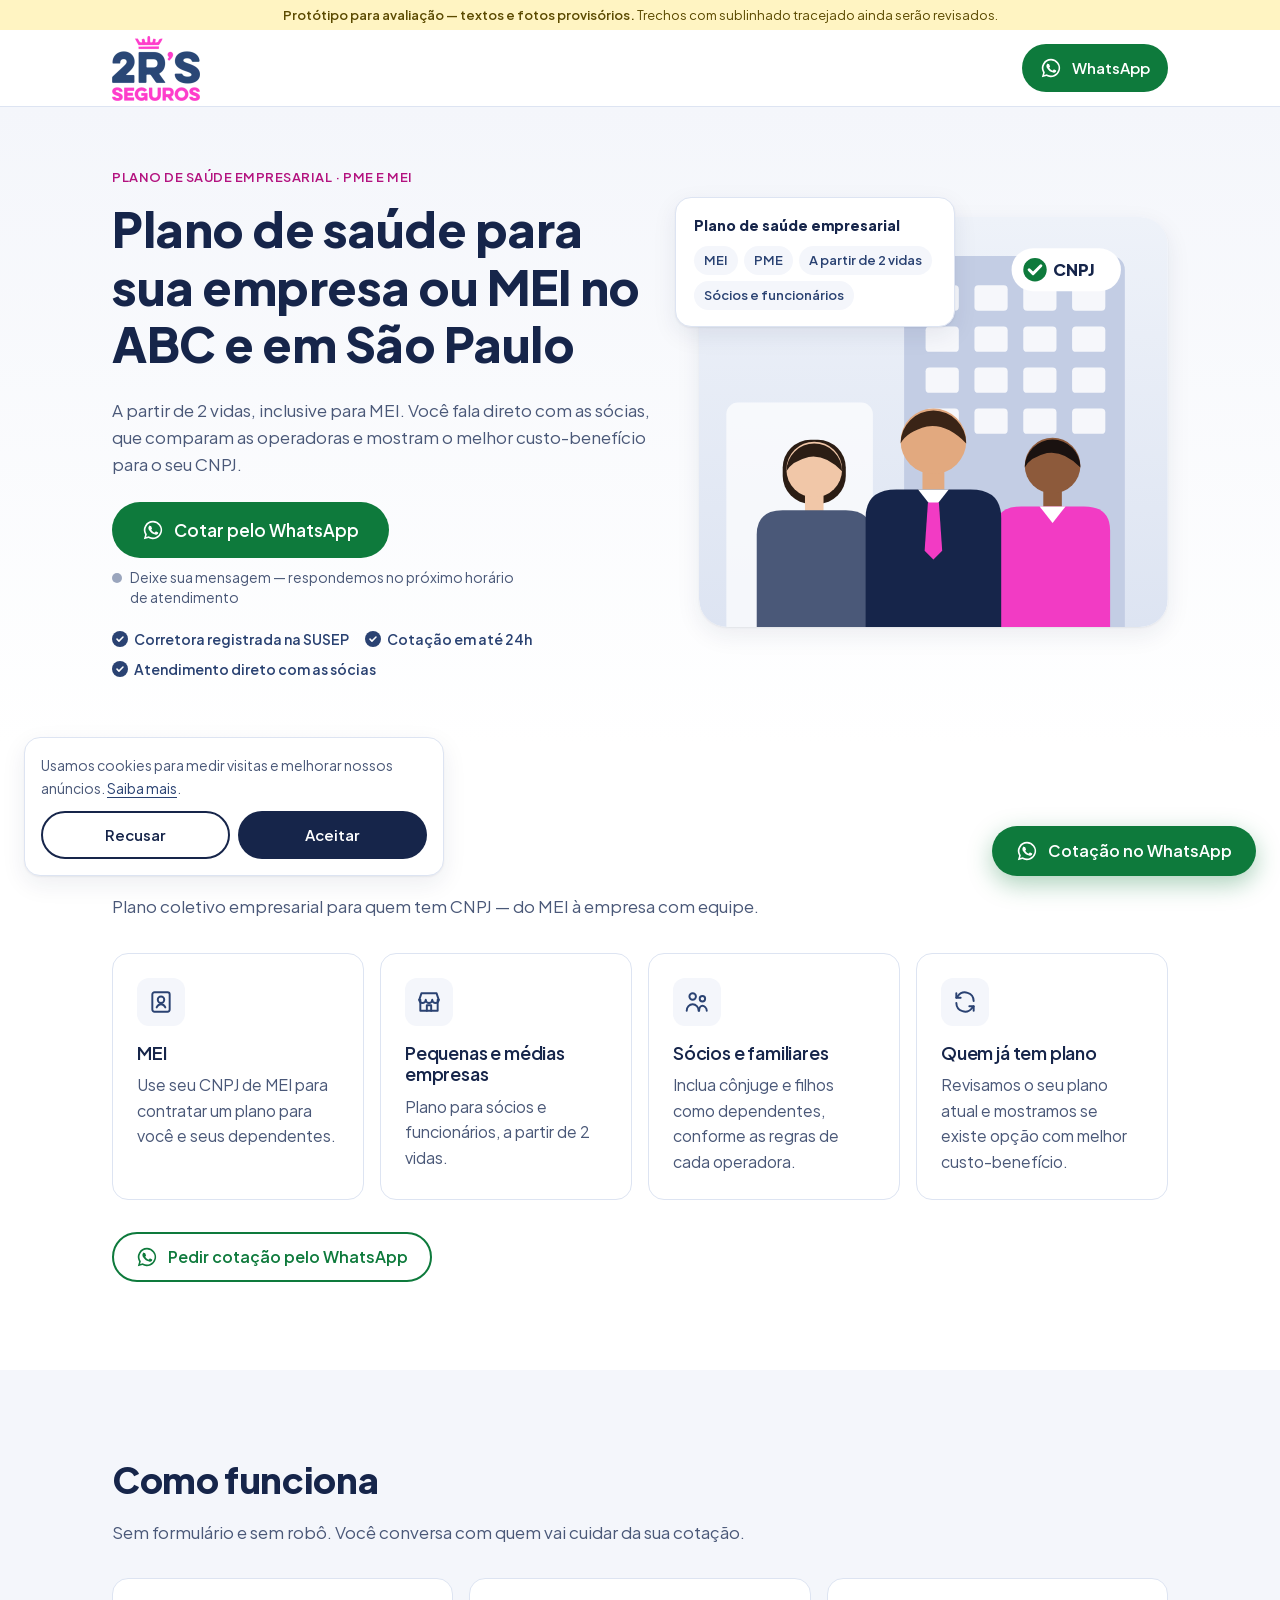
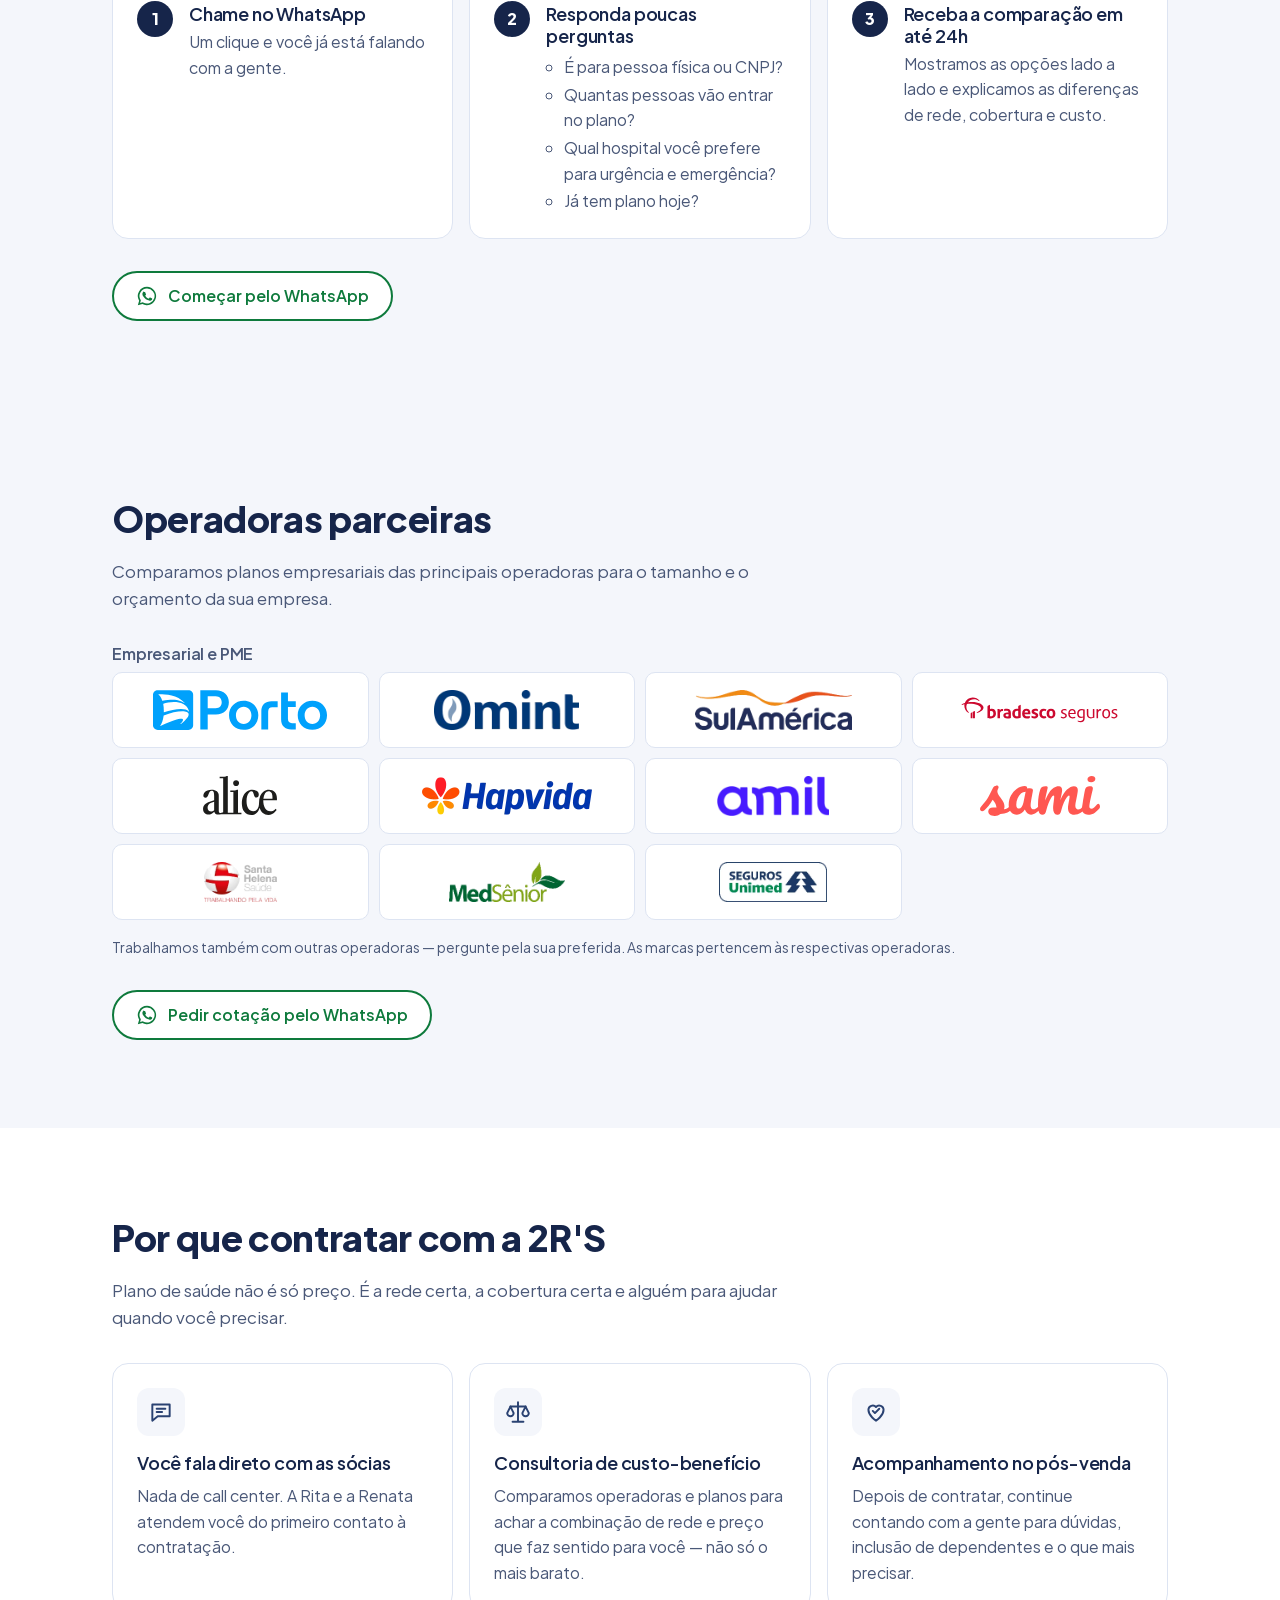
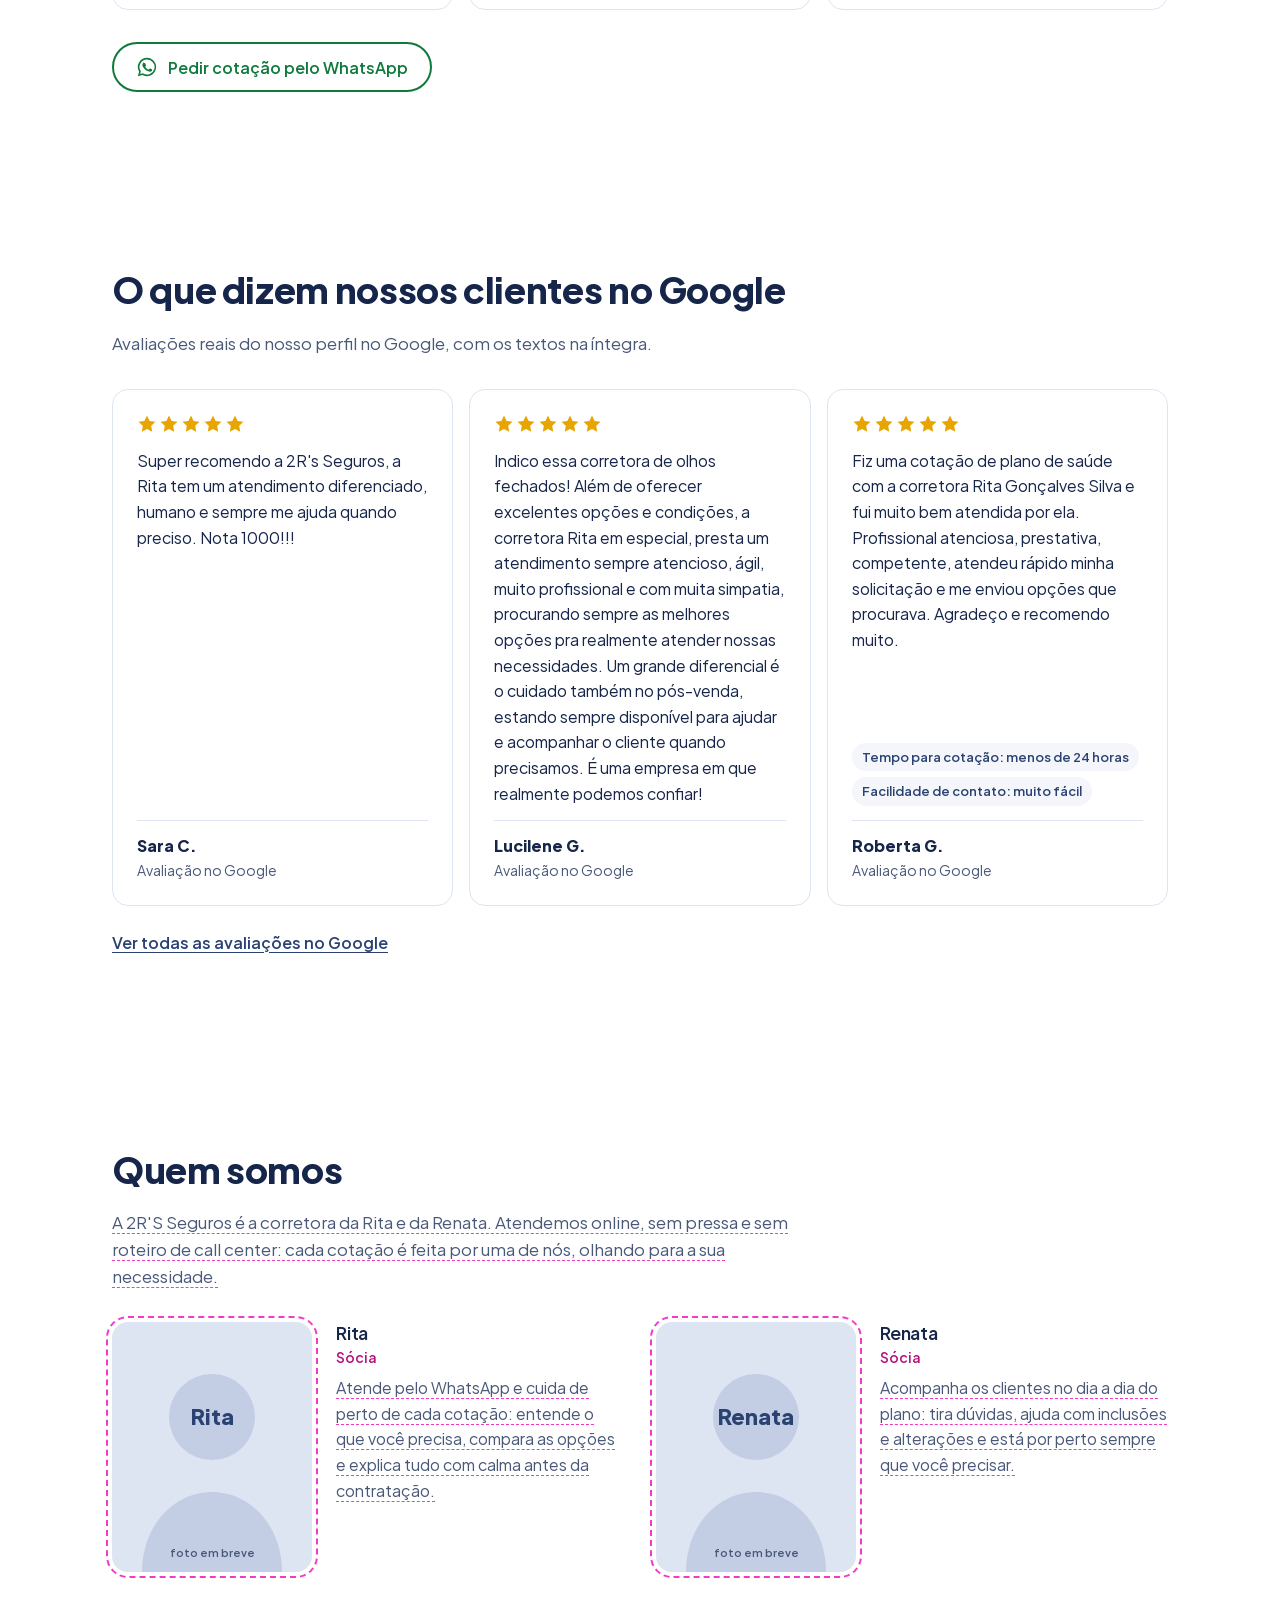
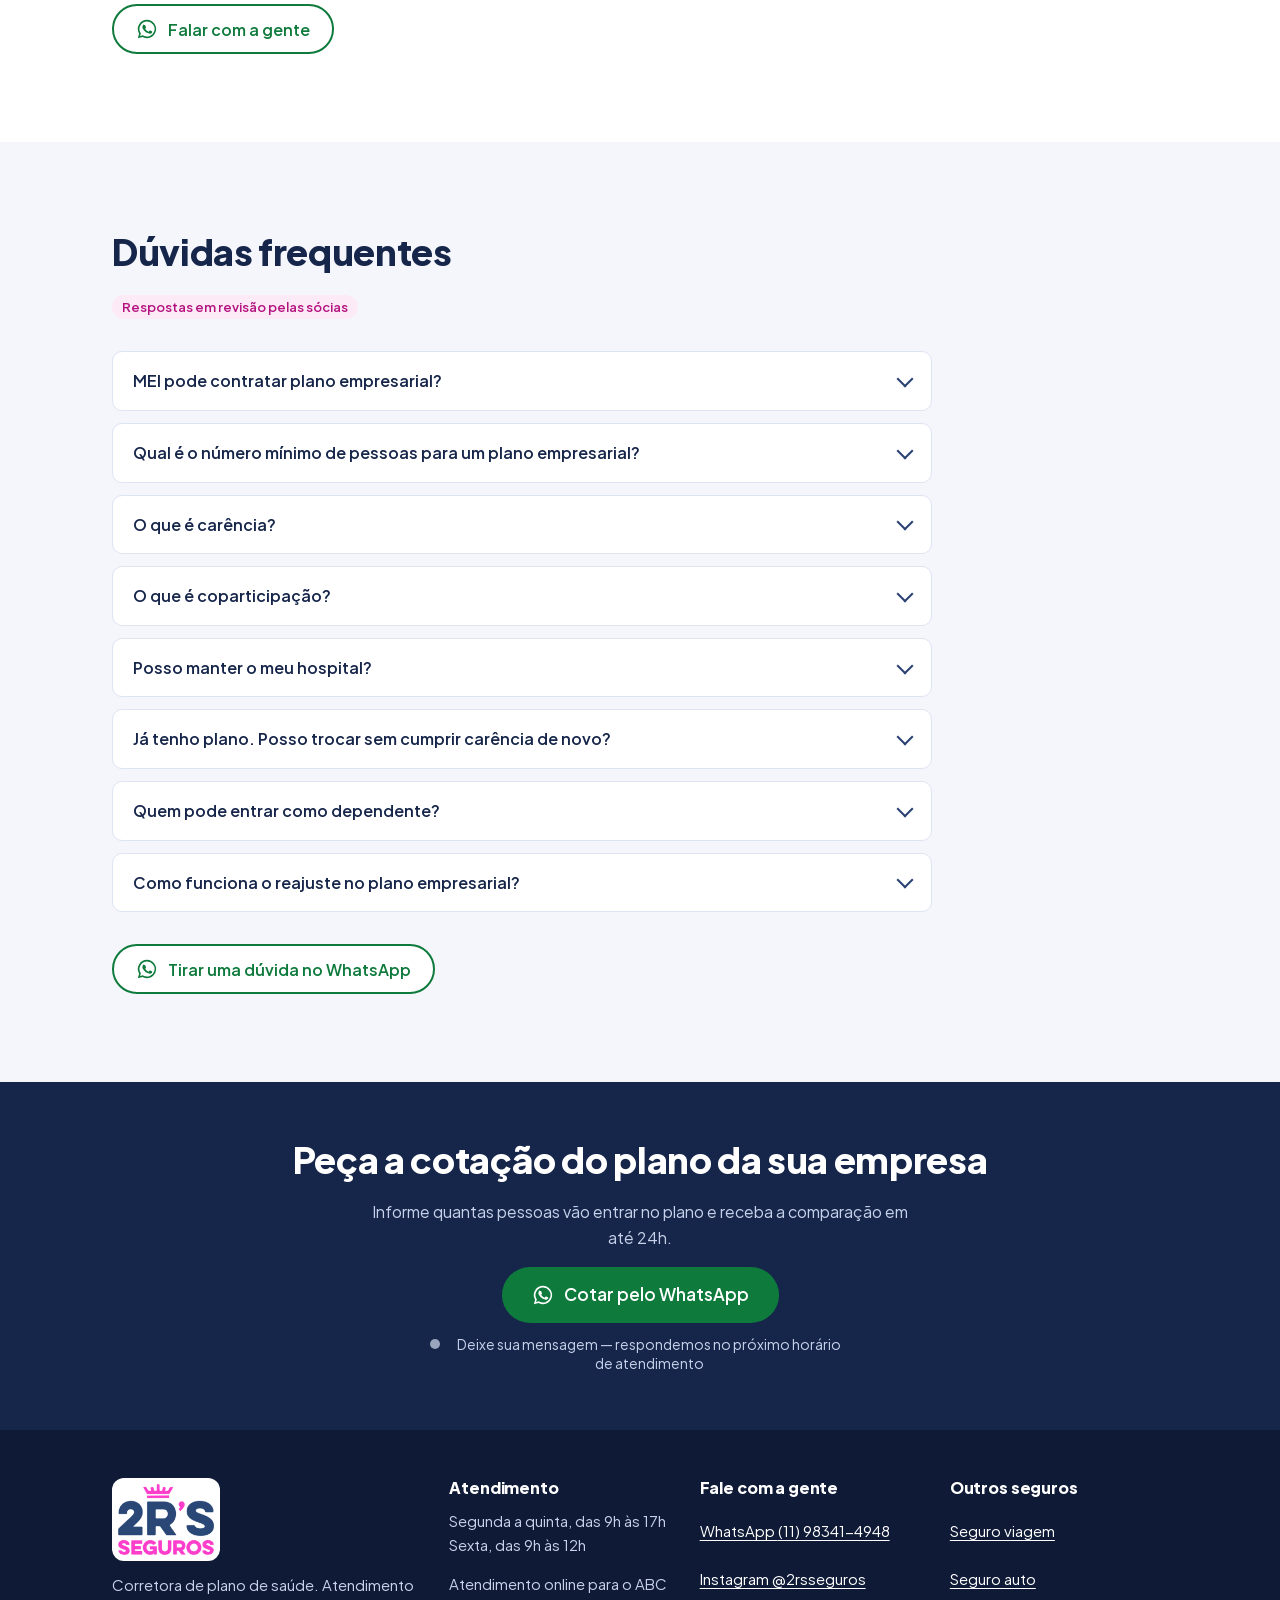
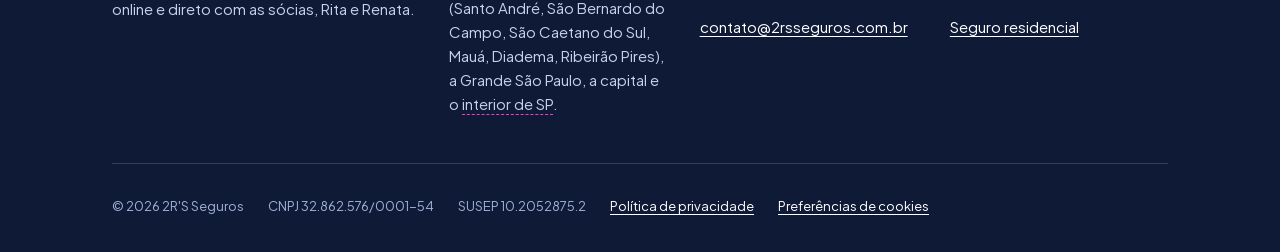
==== commit f7ca5d2c: "Adiciona logos das operadoras Logos obtidos dos sites oficiais de cada operadora, aparados e padroni" ====
--- a/plano-de-saude-empresarial/index.html
+++ b/plano-de-saude-empresarial/index.html
@@ -26,7 +26,7 @@
 <link rel="apple-touch-icon" href="/favicon.png">
 <link rel="preload" href="/assets/fonts/plus-jakarta-sans-800.woff2" as="font" type="font/woff2" crossorigin>
 <link rel="preload" href="/assets/fonts/plus-jakarta-sans-400.woff2" as="font" type="font/woff2" crossorigin>
-<link rel="stylesheet" href="/assets/css/site.css?v=3">
+<link rel="stylesheet" href="/assets/css/site.css?v=4">
 <!-- Consent Mode v2: padrão "denied" até o visitante aceitar (banner em site.js). Precisa vir ANTES do GTM. -->
 <script>
 window.dataLayer=window.dataLayer||[];function gtag(){dataLayer.push(arguments);}
@@ -114,8 +114,8 @@
   ]
 }
 </script>
-<script src="/assets/js/config.js?v=3" defer></script>
-<script src="/assets/js/site.js?v=3" defer></script>
+<script src="/assets/js/config.js?v=4" defer></script>
+<script src="/assets/js/site.js?v=4" defer></script>
 </head>
 <body>
 <!-- Google Tag Manager (noscript) -->
@@ -193,8 +193,8 @@
         <h2 id="operadoras-t">Operadoras parceiras</h2>
         <p>Comparamos planos empresariais das principais operadoras para o tamanho e o orçamento da sua empresa.</p>
       </div>
-      <div class="ops-group"><h3>Empresarial e PME</h3><ul class="ops"><li class="op"><span class="op-logo" aria-hidden="true"></span>Porto</li><li class="op"><span class="op-logo" aria-hidden="true"></span>Omint</li><li class="op"><span class="op-logo" aria-hidden="true"></span>SulAmérica</li><li class="op"><span class="op-logo" aria-hidden="true"></span>Bradesco</li><li class="op"><span class="op-logo" aria-hidden="true"></span>Alice</li><li class="op"><span class="op-logo" aria-hidden="true"></span>Hapvida</li><li class="op"><span class="op-logo" aria-hidden="true"></span>Amil</li><li class="op"><span class="op-logo" aria-hidden="true"></span>Sami</li><li class="op"><span class="op-logo" aria-hidden="true"></span>Santa Helena</li><li class="op"><span class="op-logo" aria-hidden="true"></span>MedSenior</li><li class="op"><span class="op-logo" aria-hidden="true"></span>Seguros Unimed</li></ul></div>
-      <p class="ops-note"><span class="placeholder-note">Logos das operadoras em breve</span> Trabalhamos também com outras operadoras — pergunte pela sua preferida.</p>
+      <div class="ops-group"><h3>Empresarial e PME</h3><ul class="ops"><li class="op"><img src="/assets/img/operadoras/porto.svg" alt="Porto" width="175" height="40" loading="lazy" decoding="async"></li><li class="op"><img src="/assets/img/operadoras/omint.webp" alt="Omint" width="145" height="40" loading="lazy" decoding="async"></li><li class="op"><img src="/assets/img/operadoras/sulamerica.webp" alt="SulAmérica" width="157" height="40" loading="lazy" decoding="async"></li><li class="op"><img src="/assets/img/operadoras/bradesco.svg" alt="Bradesco" width="172" height="40" loading="lazy" decoding="async"></li><li class="op"><img src="/assets/img/operadoras/alice.svg" alt="Alice" width="74" height="40" loading="lazy" decoding="async"></li><li class="op"><img src="/assets/img/operadoras/hapvida.webp" alt="Hapvida" width="179" height="40" loading="lazy" decoding="async"></li><li class="op"><img src="/assets/img/operadoras/amil.webp" alt="Amil" width="112" height="40" loading="lazy" decoding="async"></li><li class="op"><img src="/assets/img/operadoras/sami.svg" alt="Sami" width="120" height="40" loading="lazy" decoding="async"></li><li class="op"><img src="/assets/img/operadoras/santa-helena.webp" alt="Santa Helena" width="73" height="40" loading="lazy" decoding="async"></li><li class="op"><img src="/assets/img/operadoras/medsenior.webp" alt="MedSenior" width="116" height="40" loading="lazy" decoding="async"></li><li class="op"><img src="/assets/img/operadoras/seguros-unimed.webp" alt="Seguros Unimed" width="108" height="40" loading="lazy" decoding="async"></li></ul></div>
+      <p class="ops-note">Trabalhamos também com outras operadoras — pergunte pela sua preferida. As marcas pertencem às respectivas operadoras.</p>
       <div class="section-cta"><a class="btn btn-wa-outline js-whatsapp" href="https://wa.me/5511983414948?text=Ol%C3%A1!%20Vim%20pelo%20site%20e%20quero%20uma%20cota%C3%A7%C3%A3o%20de%20plano%20de%20sa%C3%BAde%20empresarial%20(CNPJ%2FMEI)." target="_blank" rel="noopener" data-wa-location="operadoras" data-wa-page="empresarial" data-wa-product="saude-empresarial"><svg viewBox="0 0 24 24" aria-hidden="true" focusable="false"><path fill="currentColor" d="M12 2a10 10 0 0 0-8.6 15.1L2 22l5-1.3A10 10 0 1 0 12 2zm0 1.8a8.2 8.2 0 1 1-4.2 15.2l-.3-.2-3 .8.8-2.9-.2-.3A8.2 8.2 0 0 1 12 3.8z"/><path fill="currentColor" d="M8.6 7.2c-.2 0-.5 0-.7.3-.3.3-.9.9-.9 2.2s.9 2.6 1.1 2.8c.1.2 1.8 2.9 4.5 3.9 2.2.9 2.7.7 3.2.7.5-.1 1.5-.6 1.7-1.2.2-.6.2-1.1.2-1.2-.1-.1-.2-.2-.5-.3l-1.7-.8c-.2-.1-.4-.1-.6.1l-.8 1c-.1.2-.3.2-.5.1-.3-.1-1.1-.4-2-1.3-.8-.7-1.3-1.5-1.4-1.8-.2-.3 0-.4.1-.5l.4-.4.2-.4v-.4l-.8-1.9c-.2-.5-.4-.4-.5-.4h-.6z"/></svg><span>Pedir cotação pelo WhatsApp</span></a></div>
     </div>
   </section>
--- a/assets/css/site.css
+++ b/assets/css/site.css
@@ -264,13 +264,10 @@
 .ops-group h3 { font-size: 1rem; color: var(--ink-soft); font-weight: 600; }
 .ops { list-style: none; padding: 0; margin: 0; display: grid; grid-template-columns: repeat(2, minmax(0, 1fr)); gap: 10px; }
 .op {
-  display: flex; align-items: center; gap: 10px; background: #fff; border: 1px solid var(--line);
-  border-radius: var(--radius-sm); padding: 10px 12px; font-weight: 600; font-size: .9375rem; min-height: 52px;
-}
-.op-logo {
-  width: 32px; height: 32px; flex: none; border-radius: 8px; border: 1.5px dashed var(--navy-100);
-  background: var(--navy-50);
-}
+  display: flex; align-items: center; justify-content: center; background: #fff; border: 1px solid var(--line);
+  border-radius: var(--radius-sm); padding: 12px 16px; height: 76px;
+}
+.op img { width: auto; height: auto; max-width: 100%; max-height: 40px; object-fit: contain; }
 .ops-note { margin-top: 16px; font-size: .875rem; color: var(--ink-soft); }
 
 /* Avaliações do Google */
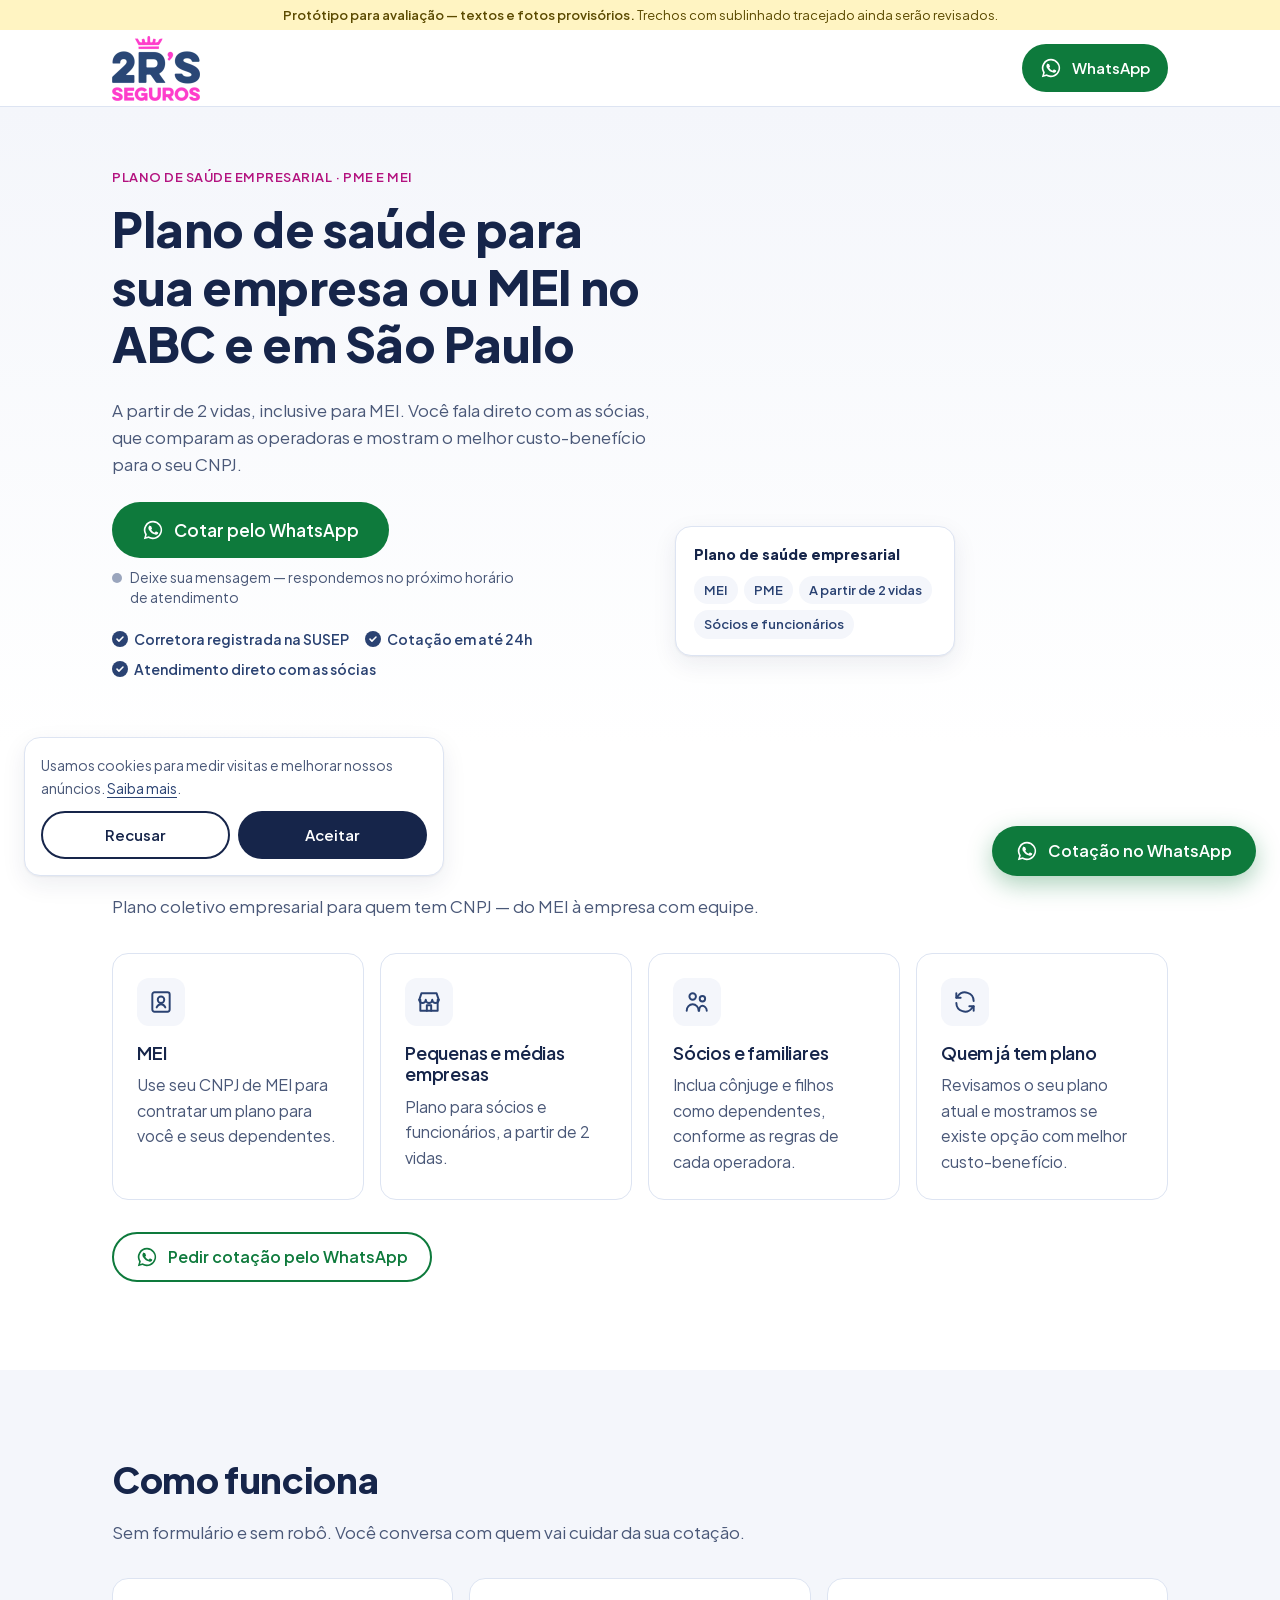
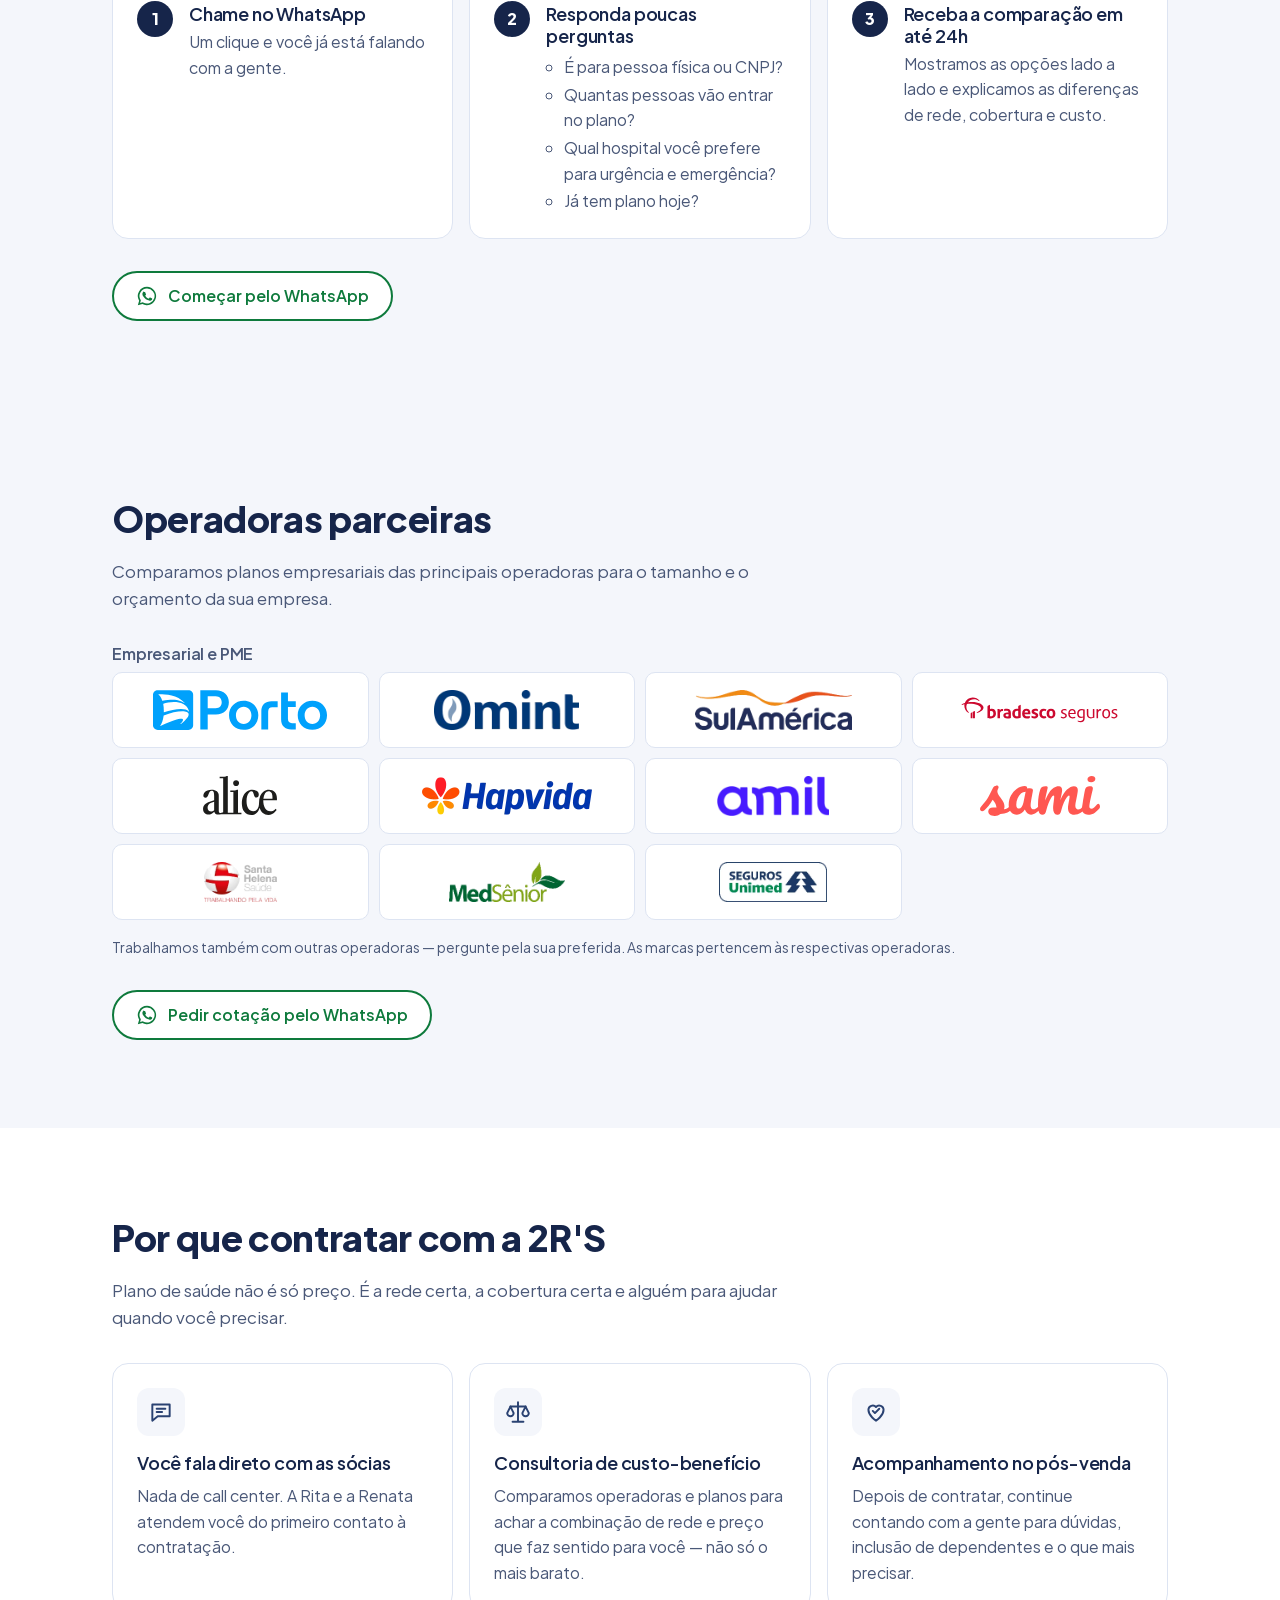
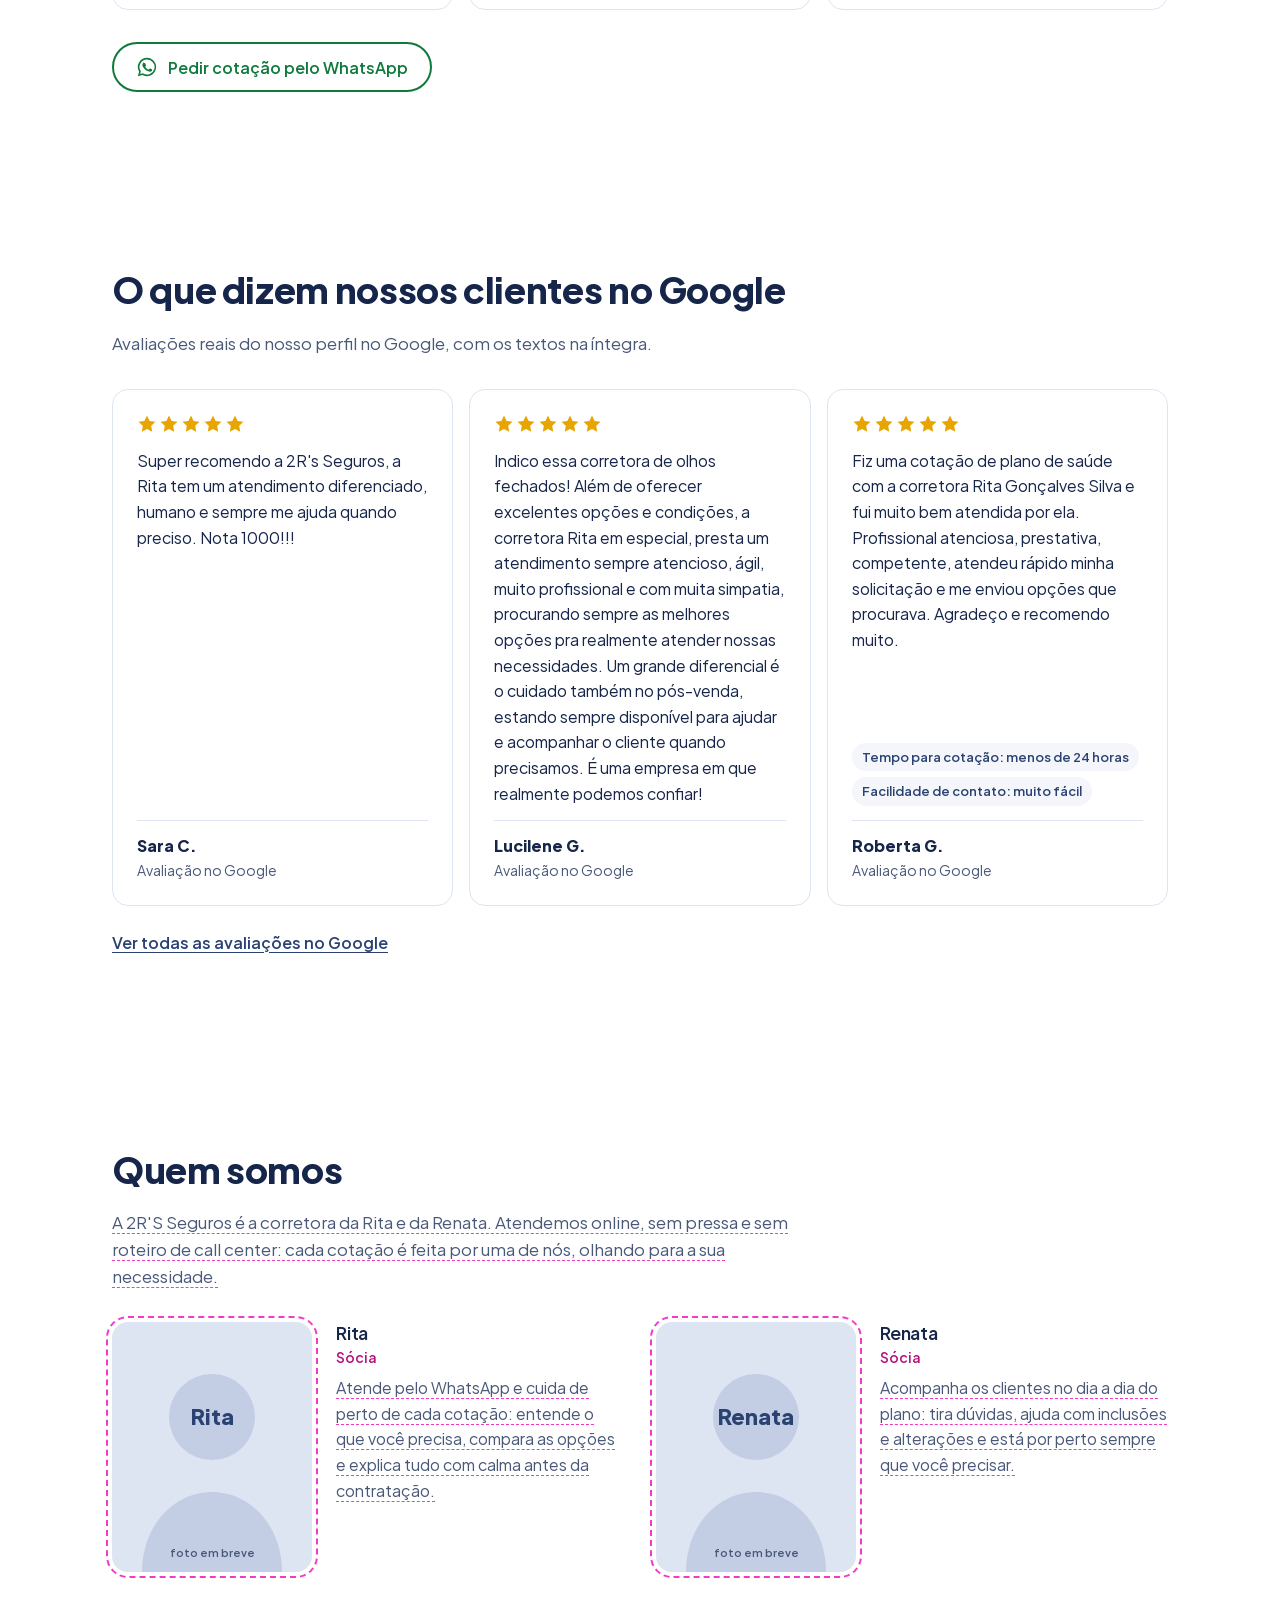
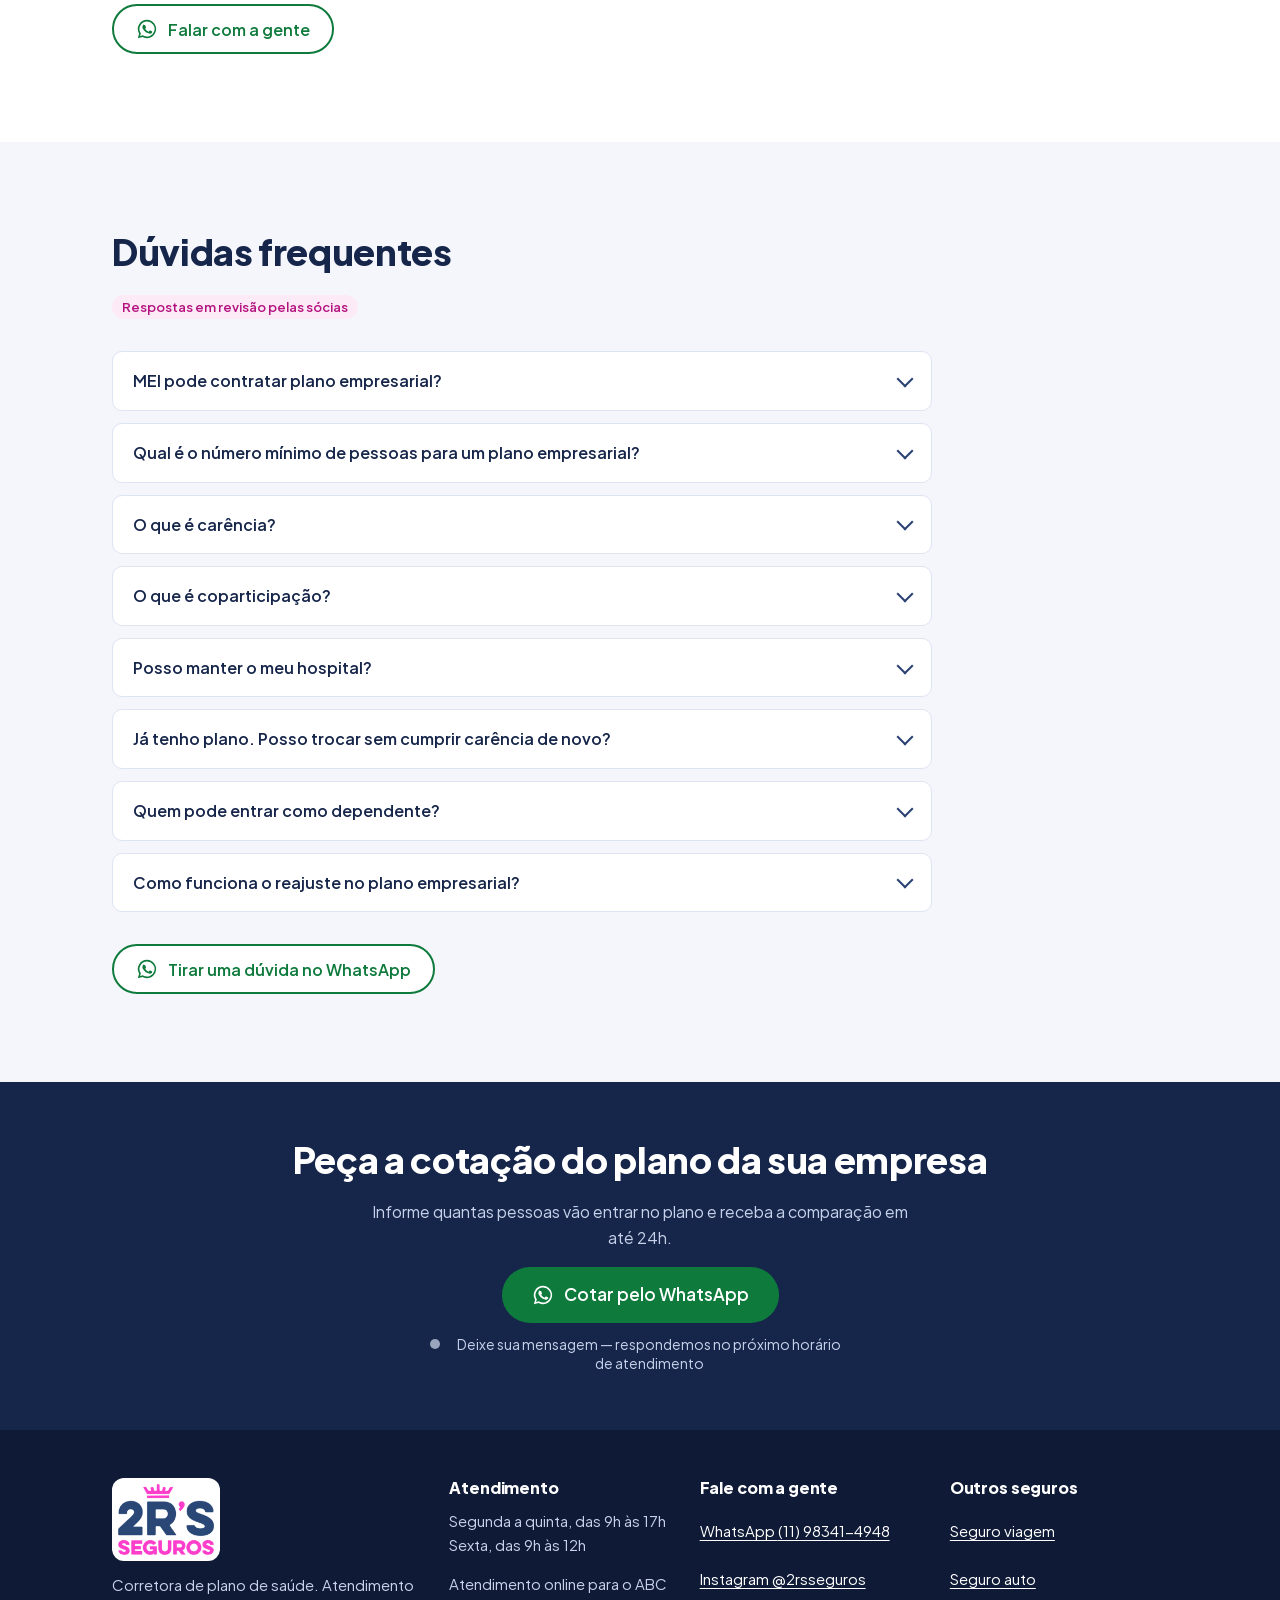
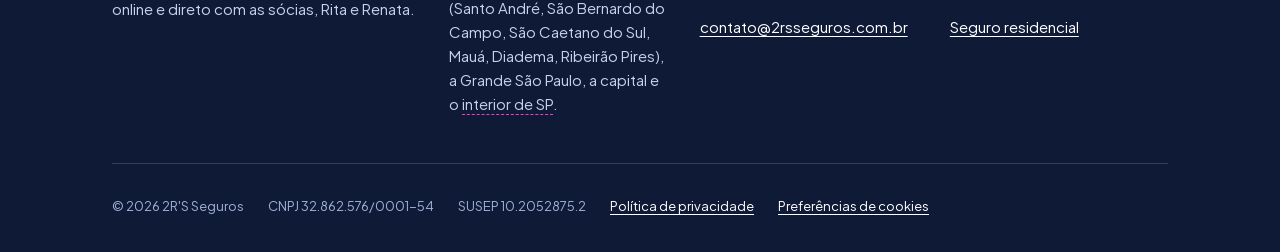
==== commit db8db12c: "Usa empresa.png e familia.png no hero das landings - imagens convertidas para WebP sem metadados (15" ====
--- a/plano-de-saude-empresarial/index.html
+++ b/plano-de-saude-empresarial/index.html
@@ -26,7 +26,7 @@
 <link rel="apple-touch-icon" href="/favicon.png">
 <link rel="preload" href="/assets/fonts/plus-jakarta-sans-800.woff2" as="font" type="font/woff2" crossorigin>
 <link rel="preload" href="/assets/fonts/plus-jakarta-sans-400.woff2" as="font" type="font/woff2" crossorigin>
-<link rel="stylesheet" href="/assets/css/site.css?v=4">
+<link rel="stylesheet" href="/assets/css/site.css?v=5">
 <!-- Consent Mode v2: padrão "denied" até o visitante aceitar (banner em site.js). Precisa vir ANTES do GTM. -->
 <script>
 window.dataLayer=window.dataLayer||[];function gtag(){dataLayer.push(arguments);}
@@ -114,8 +114,8 @@
   ]
 }
 </script>
-<script src="/assets/js/config.js?v=4" defer></script>
-<script src="/assets/js/site.js?v=4" defer></script>
+<script src="/assets/js/config.js?v=5" defer></script>
+<script src="/assets/js/site.js?v=5" defer></script>
 </head>
 <body>
 <!-- Google Tag Manager (noscript) -->
@@ -144,7 +144,7 @@
         <ul class="trust" aria-label="Por que confiar"><li>Corretora registrada na SUSEP</li><li>Cotação em até 24h</li><li>Atendimento direto com as sócias</li></ul>
       </div>
       <div class="hero-art hero-illus" aria-hidden="true">
-        <svg class="illus-svg" viewBox="0 0 480 420" aria-hidden="true" focusable="false"><defs><clipPath id="clip-business"><rect width="480" height="420" rx="28"/></clipPath><linearGradient id="bg-business" x1="0" y1="0" x2="0" y2="1"><stop offset="0" stop-color="#eef2f9"/><stop offset="1" stop-color="#dde4f2"/></linearGradient></defs><g clip-path="url(#clip-business)"><rect width="480" height="420" fill="url(#bg-business)"/><rect x="210" y="40" width="226" height="400" rx="14" fill="#c3cde4"/><rect x="232" y="70" width="34" height="26" rx="4" fill="#fff" opacity=".85"/><rect x="282" y="70" width="34" height="26" rx="4" fill="#fff" opacity=".85"/><rect x="332" y="70" width="34" height="26" rx="4" fill="#fff" opacity=".85"/><rect x="382" y="70" width="34" height="26" rx="4" fill="#fff" opacity=".85"/><rect x="232" y="112" width="34" height="26" rx="4" fill="#fff" opacity=".85"/><rect x="282" y="112" width="34" height="26" rx="4" fill="#fff" opacity=".85"/><rect x="332" y="112" width="34" height="26" rx="4" fill="#fff" opacity=".85"/><rect x="382" y="112" width="34" height="26" rx="4" fill="#fff" opacity=".85"/><rect x="232" y="154" width="34" height="26" rx="4" fill="#fff" opacity=".85"/><rect x="282" y="154" width="34" height="26" rx="4" fill="#fff" opacity=".85"/><rect x="332" y="154" width="34" height="26" rx="4" fill="#fff" opacity=".85"/><rect x="382" y="154" width="34" height="26" rx="4" fill="#fff" opacity=".85"/><rect x="232" y="196" width="34" height="26" rx="4" fill="#fff" opacity=".85"/><rect x="282" y="196" width="34" height="26" rx="4" fill="#fff" opacity=".85"/><rect x="332" y="196" width="34" height="26" rx="4" fill="#fff" opacity=".85"/><rect x="382" y="196" width="34" height="26" rx="4" fill="#fff" opacity=".85"/><rect x="28" y="190" width="150" height="300" rx="12" fill="#fff" opacity=".7"/><rect x="85.7" y="228.1" width="64.6" height="65.5" rx="28.5" fill="#2b1d14"/><rect x="108.5" y="279.4" width="19.0" height="22.8" fill="#f1c7a8"/><path d="M59.1 440 V325.0 Q59.1 300.3 85.7 300.3 H150.3 Q176.9 300.3 176.9 325.0 V440 Z" fill="#4a5878"/><circle cx="118.0" cy="258.5" r="28.5" fill="#f1c7a8"/><path d="M89.5 260.4 A28.5 28.5 0 0 1 146.5 260.4 Q129.4 242.8 112.3 245.7 Q95.2 249.9 89.5 260.4 Z" fill="#2b1d14"/><rect x="352.5" y="275.4" width="19.0" height="22.8" fill="#8d5a3b"/><path d="M303.1 440 V321.0 Q303.1 296.3 329.7 296.3 H394.3 Q420.9 296.3 420.9 321.0 V440 Z" fill="#f23bc4"/><path d="M348.7 296.3 L362.0 313.4 L375.3 296.3 Z" fill="#fff"/><circle cx="362.0" cy="254.5" r="28.5" fill="#8d5a3b"/><path d="M333.5 256.4 A28.5 28.5 0 0 1 390.5 256.4 Q373.4 238.8 356.3 241.7 Q339.2 245.9 333.5 256.4 Z" fill="#1a1210"/><rect x="228.8" y="254.2" width="22.4" height="26.9" fill="#e2a97f"/><path d="M170.6 440 V308.0 Q170.6 278.9 201.9 278.9 H278.1 Q309.4 278.9 309.4 308.0 V440 Z" fill="#16254a"/><path d="M224.3 278.9 L240.0 299.0 L255.7 278.9 Z" fill="#fff"/><path d="M234.4 292.3 H245.6 L249.0 341.6 L240.0 350.6 L231.0 341.6 Z" fill="#f23bc4"/><circle cx="240.0" cy="229.6" r="33.6" fill="#e2a97f"/><path d="M206.4 231.8 A33.6 33.6 0 0 1 273.6 231.8 Q253.4 211.1 233.3 214.5 Q213.1 219.5 206.4 231.8 Z" fill="#3a2416"/><g transform="translate(376 54)"><rect x="-56" y="-22" width="112" height="44" rx="22" fill="#fff"/><circle cx="-32" cy="0" r="12" fill="#0e7a3c"/><path d="M-38 0l4 4 8-8" fill="none" stroke="#fff" stroke-width="3" stroke-linecap="round" stroke-linejoin="round"/><text x="8" y="6" text-anchor="middle" font-family="Plus Jakarta Sans, sans-serif" font-size="17" font-weight="800" fill="#16254a">CNPJ</text></g></g></svg>
+        <picture><source media="(min-width: 1024px)" srcset="/assets/img/hero-empresa.webp"><img class="illus-img" src="[data-uri]" width="600" height="600" alt="" decoding="async" fetchpriority="high"></picture>
         <div class="art-card illus-card">
           <p class="illus-title">Plano de saúde empresarial</p>
           <ul class="illus-chips"><li>MEI</li><li>PME</li><li>A partir de 2 vidas</li><li>Sócios e funcionários</li></ul>
--- a/assets/css/site.css
+++ b/assets/css/site.css
@@ -198,9 +198,9 @@
 .art-blob.a { width: 260px; height: 260px; background: #e9defa; top: -40px; right: -60px; opacity: .6; }
 .art-blob.b { width: 180px; height: 180px; background: #fbd9f0; bottom: -40px; left: 0; opacity: .7; }
 
-/* Ilustração das landings (família / empresa) */
-.hero-illus .illus-svg { width: 100%; height: auto; border-radius: 28px; box-shadow: var(--shadow); }
-.illus-card { position: absolute; left: -24px; top: -20px; max-width: 280px; padding: 16px 18px; }
+/* Imagem do hero das landings (família / empresa) */
+.hero-illus .illus-img { width: 100%; max-width: 520px; height: auto; margin-left: auto; }
+.illus-card { position: absolute; left: -24px; bottom: 0; max-width: 280px; padding: 16px 18px; }
 .illus-title { margin: 0 0 10px; font-size: .875rem; font-weight: 800; color: var(--navy-900); }
 .illus-chips { list-style: none; padding: 0; margin: 0; display: flex; flex-wrap: wrap; gap: 6px; }
 .illus-chips li { font-size: .8125rem; font-weight: 600; color: var(--navy-700); background: var(--navy-50); border-radius: 999px; padding: 4px 10px; }
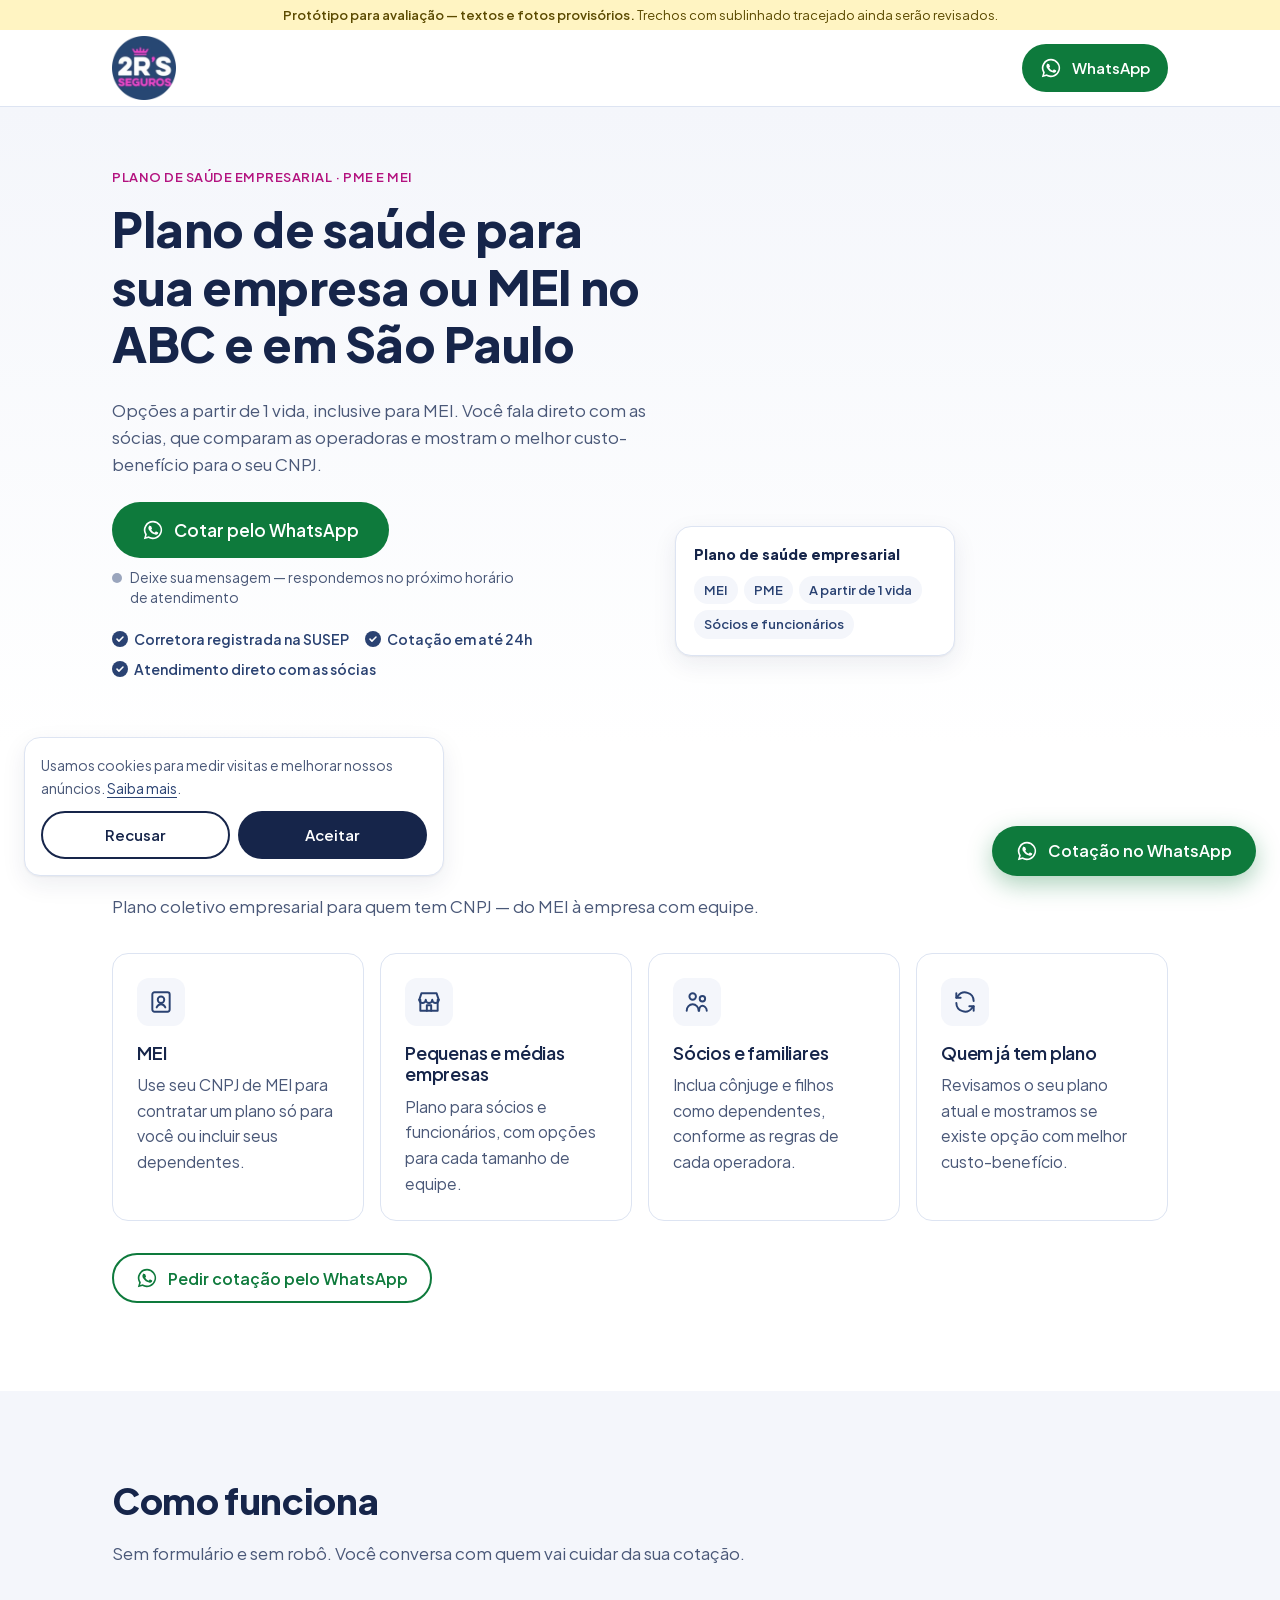
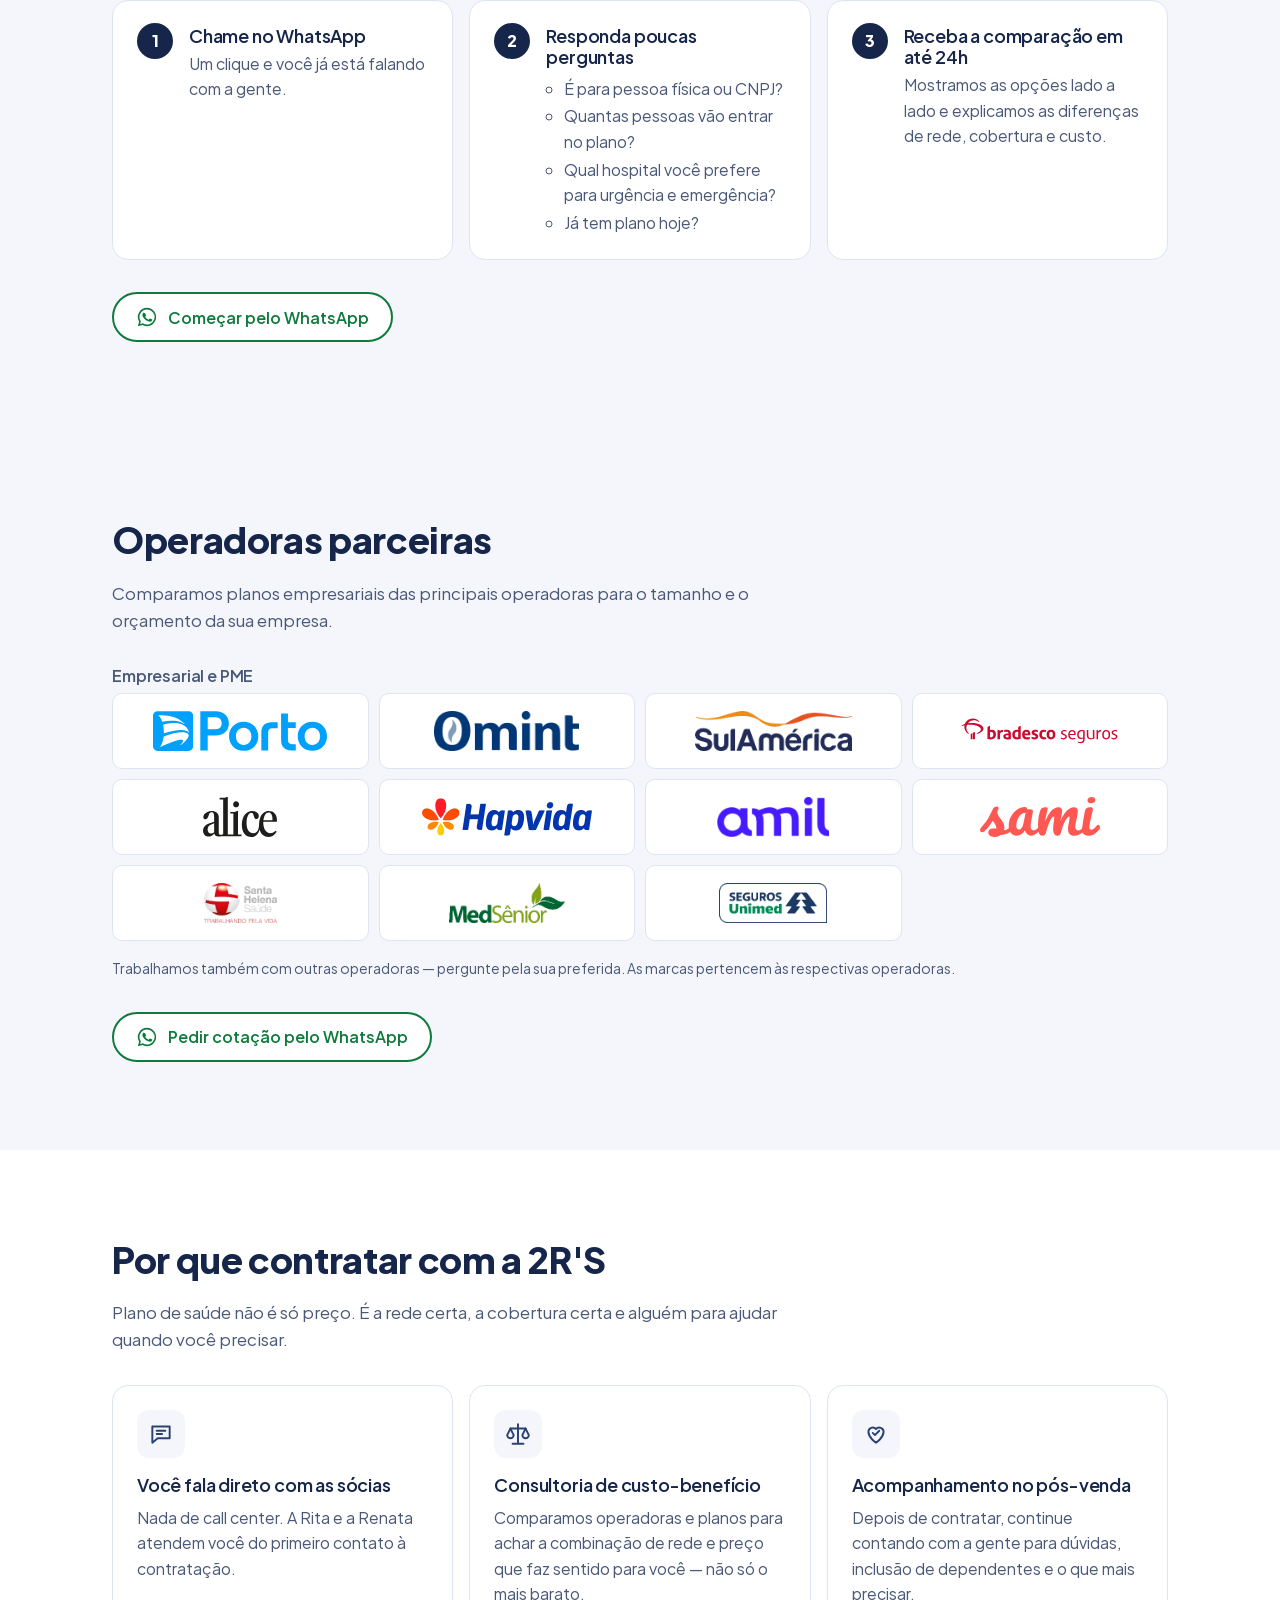
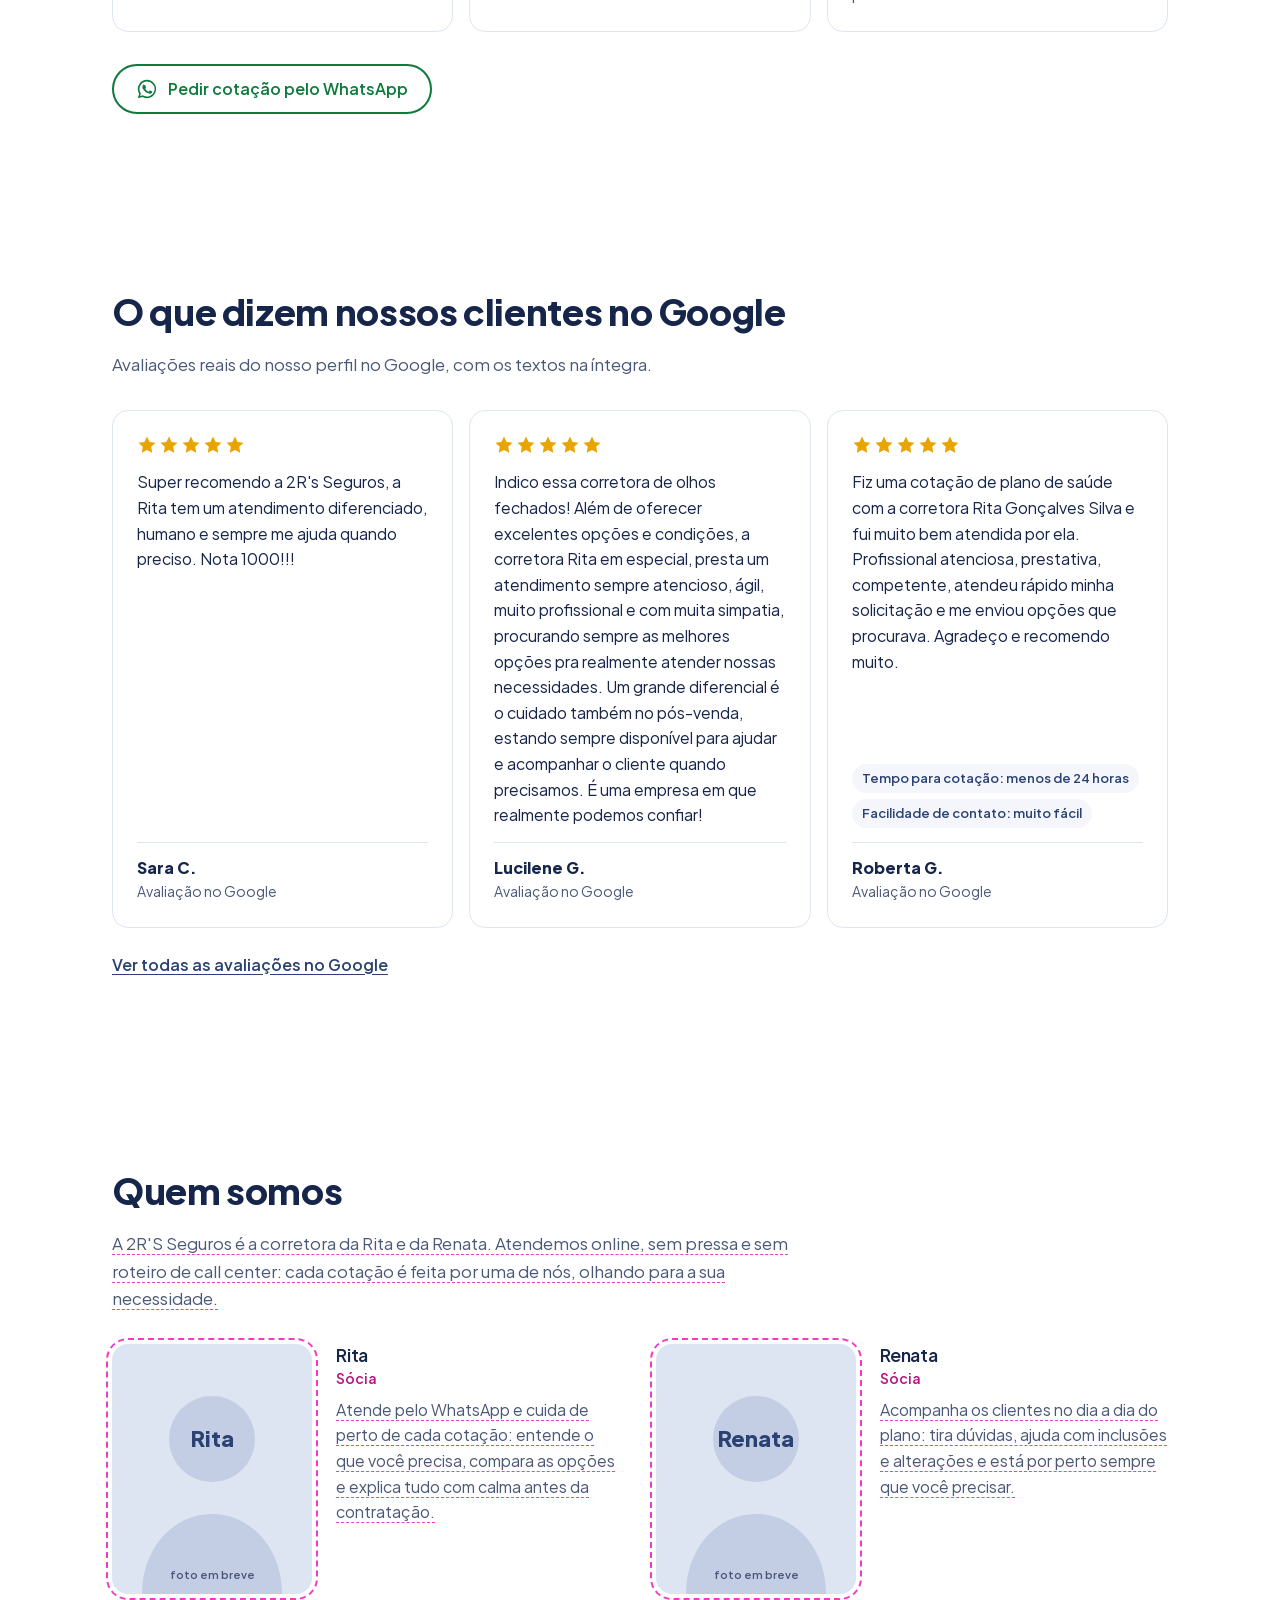
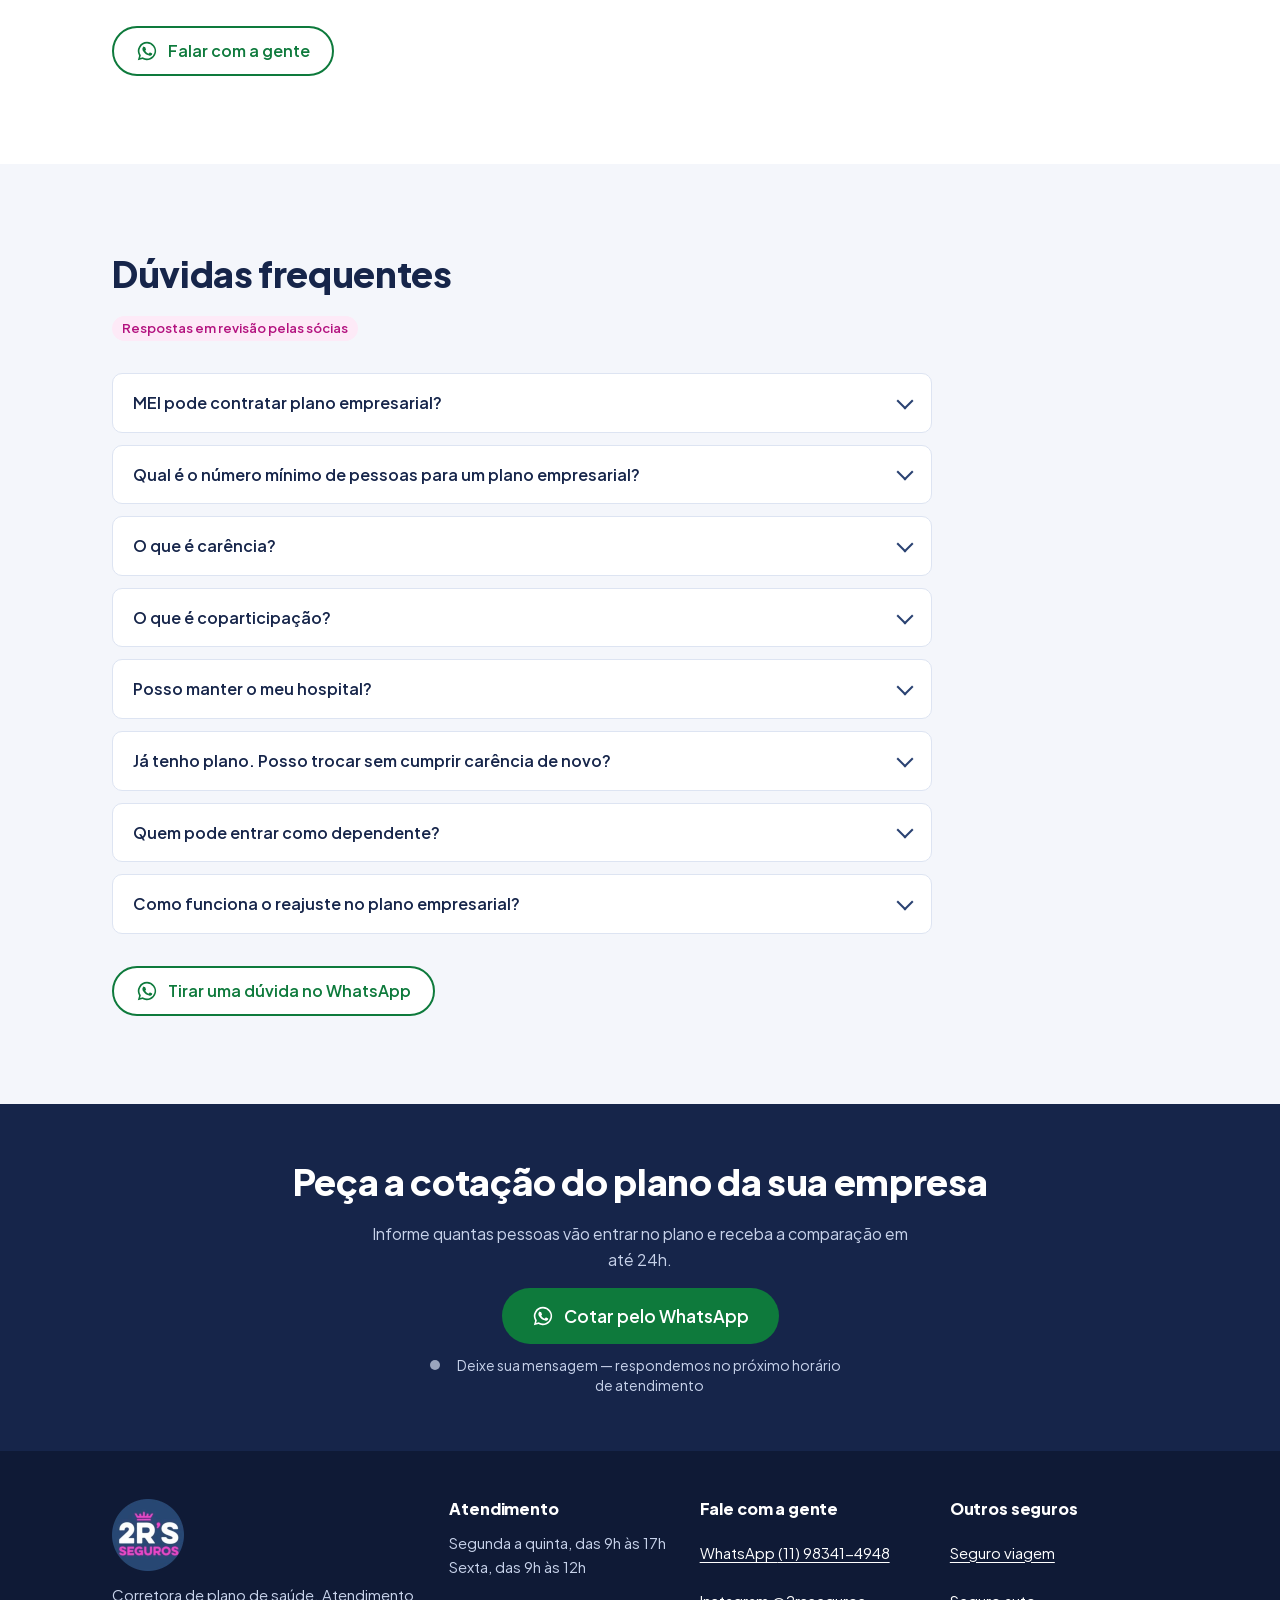
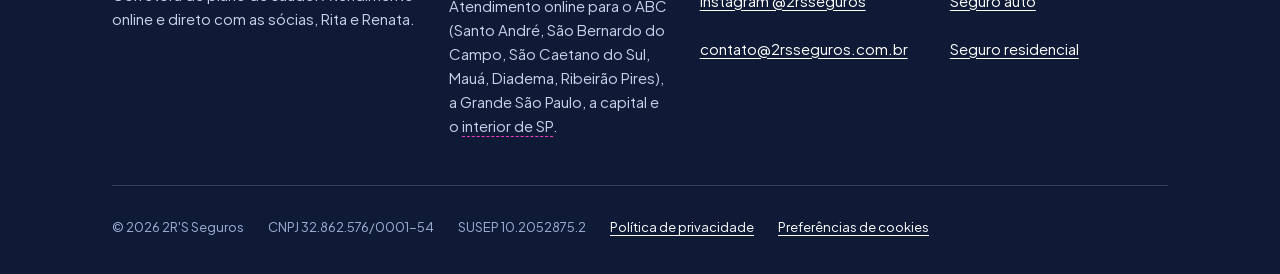
==== commit 5bf8c813: "Ajusta FAQ e textos com a revisao das socias; logo em circulo - MEI/PJ: opcoes de plano PJ a partir " ====
--- a/plano-de-saude-empresarial/index.html
+++ b/plano-de-saude-empresarial/index.html
@@ -4,7 +4,7 @@
 <meta charset="utf-8">
 <meta name="viewport" content="width=device-width, initial-scale=1">
 <title>Plano de Saúde Empresarial e MEI no ABC e SP | 2R'S Seguros</title>
-<meta name="description" content="Plano de saúde empresarial para PME e MEI a partir de 2 vidas no ABC e em São Paulo. Compare operadoras com consultoria e receba a cotação em até 24h.">
+<meta name="description" content="Plano de saúde empresarial para PME e MEI a partir de 1 vida no ABC e em São Paulo. Compare operadoras com consultoria e receba a cotação em até 24h.">
 <!-- PROTÓTIPO: remover a linha abaixo antes de ir para produção (ver PENDENCIAS.md) -->
 <meta name="robots" content="noindex, nofollow">
 <meta http-equiv="Content-Security-Policy" content="default-src 'self'; script-src 'self' 'unsafe-inline' https://www.googletagmanager.com https://www.googleadservices.com https://googleads.g.doubleclick.net https://www.google.com; style-src 'self' 'unsafe-inline'; font-src 'self'; img-src 'self' data: https://www.googletagmanager.com https://*.google-analytics.com https://googleads.g.doubleclick.net https://www.google.com https://www.google.com.br; connect-src 'self' https://*.google-analytics.com https://*.analytics.google.com https://*.googletagmanager.com https://www.google.com https://googleads.g.doubleclick.net https://www.googleadservices.com; frame-src https://www.googletagmanager.com https://td.doubleclick.net; base-uri 'self'; object-src 'none'; form-action 'none'">
@@ -15,18 +15,18 @@
 <meta property="og:locale" content="pt_BR">
 <meta property="og:site_name" content="2R'S Seguros">
 <meta property="og:title" content="Plano de Saúde Empresarial e MEI no ABC e SP | 2R'S Seguros">
-<meta property="og:description" content="Plano de saúde empresarial para PME e MEI a partir de 2 vidas no ABC e em São Paulo. Compare operadoras com consultoria e receba a cotação em até 24h.">
+<meta property="og:description" content="Plano de saúde empresarial para PME e MEI a partir de 1 vida no ABC e em São Paulo. Compare operadoras com consultoria e receba a cotação em até 24h.">
 <meta property="og:url" content="https://2rsseguros.com.br/plano-de-saude-empresarial/">
-<meta property="og:image" content="https://2rsseguros.com.br/assets/img/logo.png">
-<meta property="og:image:width" content="350">
-<meta property="og:image:height" content="257">
+<meta property="og:image" content="https://2rsseguros.com.br/assets/img/logo-circulo.png">
+<meta property="og:image:width" content="512">
+<meta property="og:image:height" content="512">
 <meta property="og:image:alt" content="Logo da 2R'S Seguros">
 <meta name="twitter:card" content="summary">
 <link rel="icon" href="/favicon.png" type="image/png">
 <link rel="apple-touch-icon" href="/favicon.png">
 <link rel="preload" href="/assets/fonts/plus-jakarta-sans-800.woff2" as="font" type="font/woff2" crossorigin>
 <link rel="preload" href="/assets/fonts/plus-jakarta-sans-400.woff2" as="font" type="font/woff2" crossorigin>
-<link rel="stylesheet" href="/assets/css/site.css?v=5">
+<link rel="stylesheet" href="/assets/css/site.css?v=6">
 <!-- Consent Mode v2: padrão "denied" até o visitante aceitar (banner em site.js). Precisa vir ANTES do GTM. -->
 <script>
 window.dataLayer=window.dataLayer||[];function gtag(){dataLayer.push(arguments);}
@@ -48,8 +48,8 @@
   "@type": "InsuranceAgency",
   "name": "2R'S Seguros",
   "url": "https://2rsseguros.com.br/",
-  "logo": "https://2rsseguros.com.br/assets/img/logo.png",
-  "image": "https://2rsseguros.com.br/assets/img/logo.png",
+  "logo": "https://2rsseguros.com.br/assets/img/logo-circulo.png",
+  "image": "https://2rsseguros.com.br/assets/img/logo-circulo.png",
   "telephone": "+55-11-98341-4948",
   "taxID": "32.862.576/0001-54",
   "areaServed": [
@@ -114,8 +114,8 @@
   ]
 }
 </script>
-<script src="/assets/js/config.js?v=5" defer></script>
-<script src="/assets/js/site.js?v=5" defer></script>
+<script src="/assets/js/config.js?v=6" defer></script>
+<script src="/assets/js/site.js?v=6" defer></script>
 </head>
 <body>
 <!-- Google Tag Manager (noscript) -->
@@ -125,7 +125,7 @@
 <div class="proto-bar" role="note"><strong>Protótipo para avaliação — textos e fotos provisórios.</strong><span class="more"> Trechos com sublinhado tracejado ainda serão revisados.</span></div>
 <header class="site-header">
   <div class="container">
-    <a class="logo" href="/" aria-label="2R'S Seguros — página inicial"><img src="/assets/img/logo-176.webp" width="88" height="65" alt="" fetchpriority="high"></a>
+    <a class="logo" href="/" aria-label="2R'S Seguros — página inicial"><img src="/assets/img/logo-circulo-144.webp" width="64" height="64" alt="" fetchpriority="high"></a>
     
     <a class="btn btn-wa btn-sm js-whatsapp" href="https://wa.me/5511983414948?text=Ol%C3%A1!%20Vim%20pelo%20site%20e%20quero%20uma%20cota%C3%A7%C3%A3o%20de%20plano%20de%20sa%C3%BAde%20empresarial%20(CNPJ%2FMEI)." target="_blank" rel="noopener" data-wa-location="cabecalho" data-wa-page="empresarial" data-wa-product="saude-empresarial" aria-label="Falar no WhatsApp"><svg viewBox="0 0 24 24" aria-hidden="true" focusable="false"><path fill="currentColor" d="M12 2a10 10 0 0 0-8.6 15.1L2 22l5-1.3A10 10 0 1 0 12 2zm0 1.8a8.2 8.2 0 1 1-4.2 15.2l-.3-.2-3 .8.8-2.9-.2-.3A8.2 8.2 0 0 1 12 3.8z"/><path fill="currentColor" d="M8.6 7.2c-.2 0-.5 0-.7.3-.3.3-.9.9-.9 2.2s.9 2.6 1.1 2.8c.1.2 1.8 2.9 4.5 3.9 2.2.9 2.7.7 3.2.7.5-.1 1.5-.6 1.7-1.2.2-.6.2-1.1.2-1.2-.1-.1-.2-.2-.5-.3l-1.7-.8c-.2-.1-.4-.1-.6.1l-.8 1c-.1.2-.3.2-.5.1-.3-.1-1.1-.4-2-1.3-.8-.7-1.3-1.5-1.4-1.8-.2-.3 0-.4.1-.5l.4-.4.2-.4v-.4l-.8-1.9c-.2-.5-.4-.4-.5-.4h-.6z"/></svg><span>WhatsApp</span></a>
   </div>
@@ -136,7 +136,7 @@
       <div>
         <span class="eyebrow">Plano de saúde empresarial · PME e MEI</span>
         <h1>Plano de saúde para sua empresa ou MEI no ABC e em São Paulo</h1>
-        <p class="lead">A partir de 2 vidas, inclusive para MEI. Você fala direto com as sócias, que comparam as operadoras e mostram o melhor custo-benefício para o seu CNPJ.</p>
+        <p class="lead">Opções a partir de 1 vida, inclusive para MEI. Você fala direto com as sócias, que comparam as operadoras e mostram o melhor custo-benefício para o seu CNPJ.</p>
         <div class="hero-cta">
           <a class="btn btn-wa btn-lg js-whatsapp" href="https://wa.me/5511983414948?text=Ol%C3%A1!%20Vim%20pelo%20site%20e%20quero%20uma%20cota%C3%A7%C3%A3o%20de%20plano%20de%20sa%C3%BAde%20empresarial%20(CNPJ%2FMEI)." target="_blank" rel="noopener" data-wa-location="hero" data-wa-page="empresarial" data-wa-product="saude-empresarial"><svg viewBox="0 0 24 24" aria-hidden="true" focusable="false"><path fill="currentColor" d="M12 2a10 10 0 0 0-8.6 15.1L2 22l5-1.3A10 10 0 1 0 12 2zm0 1.8a8.2 8.2 0 1 1-4.2 15.2l-.3-.2-3 .8.8-2.9-.2-.3A8.2 8.2 0 0 1 12 3.8z"/><path fill="currentColor" d="M8.6 7.2c-.2 0-.5 0-.7.3-.3.3-.9.9-.9 2.2s.9 2.6 1.1 2.8c.1.2 1.8 2.9 4.5 3.9 2.2.9 2.7.7 3.2.7.5-.1 1.5-.6 1.7-1.2.2-.6.2-1.1.2-1.2-.1-.1-.2-.2-.5-.3l-1.7-.8c-.2-.1-.4-.1-.6.1l-.8 1c-.1.2-.3.2-.5.1-.3-.1-1.1-.4-2-1.3-.8-.7-1.3-1.5-1.4-1.8-.2-.3 0-.4.1-.5l.4-.4.2-.4v-.4l-.8-1.9c-.2-.5-.4-.4-.5-.4h-.6z"/></svg><span>Cotar pelo WhatsApp</span></a>
           <p class="wa-status js-wa-status" aria-live="polite"><span class="dot" aria-hidden="true"></span><span class="js-wa-status-text">Seg. a qui., 9h às 17h · sex., 9h às 12h</span></p>
@@ -147,7 +147,7 @@
         <picture><source media="(min-width: 1024px)" srcset="/assets/img/hero-empresa.webp"><img class="illus-img" src="[data-uri]" width="600" height="600" alt="" decoding="async" fetchpriority="high"></picture>
         <div class="art-card illus-card">
           <p class="illus-title">Plano de saúde empresarial</p>
-          <ul class="illus-chips"><li>MEI</li><li>PME</li><li>A partir de 2 vidas</li><li>Sócios e funcionários</li></ul>
+          <ul class="illus-chips"><li>MEI</li><li>PME</li><li>A partir de 1 vida</li><li>Sócios e funcionários</li></ul>
         </div>
       </div>
     </div>
@@ -159,8 +159,8 @@
         <p>Plano coletivo empresarial para quem tem CNPJ — do MEI à empresa com equipe.</p>
       </div>
       <div class="cards four">
-        <div class="card"><div class="icon"><svg viewBox="0 0 24 24" fill="none" stroke="currentColor" stroke-width="1.8" stroke-linecap="round" stroke-linejoin="round" aria-hidden="true" focusable="false"><rect x="4" y="3" width="16" height="18" rx="2"/><circle cx="12" cy="10" r="3"/><path d="M8 17c.7-1.8 2.2-3 4-3s3.3 1.2 4 3"/></svg></div><h3>MEI</h3><p>Use seu CNPJ de MEI para contratar um plano para você e seus dependentes.</p></div>
-        <div class="card"><div class="icon"><svg viewBox="0 0 24 24" fill="none" stroke="currentColor" stroke-width="1.8" stroke-linecap="round" stroke-linejoin="round" aria-hidden="true" focusable="false"><path d="M4 10v10h16V10"/><path d="M3 10l2-6h14l2 6"/><path d="M3 10a3 3 0 0 0 6 0 3 3 0 0 0 6 0 3 3 0 0 0 6 0"/><path d="M10 20v-5h4v5"/></svg></div><h3>Pequenas e médias empresas</h3><p>Plano para sócios e funcionários, a partir de 2 vidas.</p></div>
+        <div class="card"><div class="icon"><svg viewBox="0 0 24 24" fill="none" stroke="currentColor" stroke-width="1.8" stroke-linecap="round" stroke-linejoin="round" aria-hidden="true" focusable="false"><rect x="4" y="3" width="16" height="18" rx="2"/><circle cx="12" cy="10" r="3"/><path d="M8 17c.7-1.8 2.2-3 4-3s3.3 1.2 4 3"/></svg></div><h3>MEI</h3><p>Use seu CNPJ de MEI para contratar um plano só para você ou incluir seus dependentes.</p></div>
+        <div class="card"><div class="icon"><svg viewBox="0 0 24 24" fill="none" stroke="currentColor" stroke-width="1.8" stroke-linecap="round" stroke-linejoin="round" aria-hidden="true" focusable="false"><path d="M4 10v10h16V10"/><path d="M3 10l2-6h14l2 6"/><path d="M3 10a3 3 0 0 0 6 0 3 3 0 0 0 6 0 3 3 0 0 0 6 0"/><path d="M10 20v-5h4v5"/></svg></div><h3>Pequenas e médias empresas</h3><p>Plano para sócios e funcionários, com opções para cada tamanho de equipe.</p></div>
         <div class="card"><div class="icon"><svg viewBox="0 0 24 24" fill="none" stroke="currentColor" stroke-width="1.8" stroke-linecap="round" stroke-linejoin="round" aria-hidden="true" focusable="false"><circle cx="8" cy="7" r="3"/><circle cx="17" cy="9" r="2.5"/><path d="M2.5 20c0-3.3 2.5-6 5.5-6s5.5 2.7 5.5 6"/><path d="M14 20c0-2.6 1.4-4.5 3-4.5s4 1.9 4 4.5"/></svg></div><h3>Sócios e familiares</h3><p>Inclua cônjuge e filhos como dependentes, conforme as regras de cada operadora.</p></div>
         <div class="card"><div class="icon"><svg viewBox="0 0 24 24" fill="none" stroke="currentColor" stroke-width="1.8" stroke-linecap="round" stroke-linejoin="round" aria-hidden="true" focusable="false"><path d="M20 11a8 8 0 0 0-14.5-4.5L4 8"/><path d="M4 4v4h4"/><path d="M4 13a8 8 0 0 0 14.5 4.5L20 16"/><path d="M20 20v-4h-4"/></svg></div><h3>Quem já tem plano</h3><p>Revisamos o seu plano atual e mostramos se existe opção com melhor custo-benefício.</p></div>
       </div>
@@ -257,7 +257,7 @@
         <h2 id="duvidas-t">Dúvidas frequentes</h2>
         <p><span class="placeholder-note">Respostas em revisão pelas sócias</span></p>
       </div>
-      <div class="faq"><details><summary>MEI pode contratar plano empresarial?</summary><div class="answer placeholder"><p>Sim. Muitas operadoras aceitam MEI no plano empresarial, a partir de 2 vidas — por exemplo, o titular e um dependente. Cada operadora tem suas regras, como um tempo mínimo de CNPJ ativo. A gente confere isso para você.</p></div></details><details><summary>Qual é o número mínimo de pessoas para um plano empresarial?</summary><div class="answer placeholder"><p>Em geral, a partir de 2 vidas, contando titulares e dependentes. O mínimo exato varia de operadora para operadora.</p></div></details><details><summary>O que é carência?</summary><div class="answer placeholder"><p>É o período, depois da contratação, em que alguns atendimentos ainda não têm cobertura. A ANS define prazos máximos: 24 horas para urgência e emergência, 300 dias para parto e até 180 dias para os demais casos.</p><p>Dependendo da operadora, do tipo de plano e do número de pessoas, pode haver redução de carências. A gente verifica isso na cotação.</p></div></details><details><summary>O que é coparticipação?</summary><div class="answer placeholder"><p>No plano com coparticipação, a mensalidade costuma ser menor e você paga uma parte do valor de consultas e exames quando usa. No plano sem coparticipação, a mensalidade é maior, mas não há cobrança por uso.</p><p>Qual compensa depende de quanto você costuma usar o plano — a gente ajuda a fazer essa conta.</p></div></details><details><summary>Posso manter o meu hospital?</summary><div class="answer placeholder"><p>Depende da rede credenciada de cada plano. Por isso perguntamos qual hospital é importante para você em urgência e emergência: assim a comparação já considera as opções que incluem esse hospital.</p></div></details><details><summary>Já tenho plano. Posso trocar sem cumprir carência de novo?</summary><div class="answer placeholder"><p>Em muitos casos, sim. A portabilidade de carências permite trocar de plano sem cumprir novas carências, desde que você atenda às regras da ANS — por exemplo, estar com as mensalidades em dia e ter um tempo mínimo de permanência no plano atual.</p><p>A gente avalia se o seu caso se encaixa antes de você decidir.</p></div></details><details><summary>Quem pode entrar como dependente?</summary><div class="answer placeholder"><p>Normalmente, cônjuge ou companheiro(a) e filhos. Algumas operadoras aceitam outros parentes. As regras variam por operadora e por contrato.</p></div></details><details><summary>Como funciona o reajuste no plano empresarial?</summary><div class="answer placeholder"><p>Nos planos coletivos empresariais, o reajuste anual é negociado entre a operadora e a empresa. Em contratos com menos de 30 vidas, a operadora aplica um mesmo percentual a todo o grupo de contratos desse porte.</p><p>Na cotação e no pós-venda, a gente explica como isso funciona em cada operadora.</p></div></details></div>
+      <div class="faq"><details><summary>MEI pode contratar plano empresarial?</summary><div class="answer placeholder"><p>Sim. Hoje já existem opções de plano PJ a partir de 1 vida — ou seja, o próprio MEI pode contratar só para si, e incluir dependentes se quiser.</p><p>Cada operadora tem suas regras, como um tempo mínimo de CNPJ ativo. A gente confere isso para você.</p></div></details><details><summary>Qual é o número mínimo de pessoas para um plano empresarial?</summary><div class="answer placeholder"><p>Há opções de plano PJ a partir de 1 vida. O mínimo exato e as condições variam de operadora para operadora, e a gente mostra quais atendem o tamanho da sua empresa.</p></div></details><details><summary>O que é carência?</summary><div class="answer placeholder"><p>É o período, depois da contratação, em que alguns atendimentos ainda não têm cobertura. A ANS define prazos máximos: 24 horas para urgência e emergência, 300 dias para parto e até 180 dias para os demais casos.</p><p>A redução de carências é sempre analisada pela operadora, caso a caso. Parto, terapias e a Cobertura Parcial Temporária (CPT) de doenças preexistentes não têm redução. A gente verifica as condições na cotação.</p></div></details><details><summary>O que é coparticipação?</summary><div class="answer placeholder"><p>No plano com coparticipação, a mensalidade costuma ser menor e você paga uma parte do valor quando usa. Há dois formatos:</p><ul><li><strong>Coparticipação total:</strong> a cobrança vale para consultas, exames e demais procedimentos.</li><li><strong>Coparticipação parcial:</strong> a cobrança vale só para alguns atendimentos, como as terapias.</li></ul><p>No plano sem coparticipação, a mensalidade é maior, mas não há cobrança por uso.</p><p>Qual compensa depende de quanto você costuma usar o plano — a gente ajuda a fazer essa conta.</p></div></details><details><summary>Posso manter o meu hospital?</summary><div class="answer placeholder"><p>Depende da rede credenciada de cada plano. Por isso perguntamos qual hospital é importante para você em urgência e emergência: assim a comparação já considera as opções que incluem esse hospital.</p></div></details><details><summary>Já tenho plano. Posso trocar sem cumprir carência de novo?</summary><div class="answer placeholder"><p>Quem já tem plano pode pedir redução de carência na troca, mas ela é <strong>sempre analisada pela operadora</strong>, que decide o que aceita reduzir.</p><p>Mesmo com redução, <strong>parto, terapias e a CPT</strong> (Cobertura Parcial Temporária, aplicada a doenças preexistentes) não têm redução de carência.</p><p>A gente leva o seu caso à operadora e explica o que muda antes de você decidir.</p></div></details><details><summary>Quem pode entrar como dependente?</summary><div class="answer placeholder"><p>Normalmente, cônjuge ou companheiro(a) e filhos. Algumas operadoras aceitam outros parentes. As regras variam por operadora e por contrato.</p></div></details><details><summary>Como funciona o reajuste no plano empresarial?</summary><div class="answer placeholder"><p>Nos planos coletivos empresariais, o reajuste anual é negociado entre a operadora e a empresa. Em contratos com menos de 30 vidas, a operadora aplica um mesmo percentual a todo o grupo de contratos desse porte.</p><p>Na cotação e no pós-venda, a gente explica como isso funciona em cada operadora.</p></div></details></div>
       <div class="section-cta"><a class="btn btn-wa-outline js-whatsapp" href="https://wa.me/5511983414948?text=Ol%C3%A1!%20Vim%20pelo%20site%20e%20quero%20uma%20cota%C3%A7%C3%A3o%20de%20plano%20de%20sa%C3%BAde%20empresarial%20(CNPJ%2FMEI)." target="_blank" rel="noopener" data-wa-location="duvidas" data-wa-page="empresarial" data-wa-product="saude-empresarial"><svg viewBox="0 0 24 24" aria-hidden="true" focusable="false"><path fill="currentColor" d="M12 2a10 10 0 0 0-8.6 15.1L2 22l5-1.3A10 10 0 1 0 12 2zm0 1.8a8.2 8.2 0 1 1-4.2 15.2l-.3-.2-3 .8.8-2.9-.2-.3A8.2 8.2 0 0 1 12 3.8z"/><path fill="currentColor" d="M8.6 7.2c-.2 0-.5 0-.7.3-.3.3-.9.9-.9 2.2s.9 2.6 1.1 2.8c.1.2 1.8 2.9 4.5 3.9 2.2.9 2.7.7 3.2.7.5-.1 1.5-.6 1.7-1.2.2-.6.2-1.1.2-1.2-.1-.1-.2-.2-.5-.3l-1.7-.8c-.2-.1-.4-.1-.6.1l-.8 1c-.1.2-.3.2-.5.1-.3-.1-1.1-.4-2-1.3-.8-.7-1.3-1.5-1.4-1.8-.2-.3 0-.4.1-.5l.4-.4.2-.4v-.4l-.8-1.9c-.2-.5-.4-.4-.5-.4h-.6z"/></svg><span>Tirar uma dúvida no WhatsApp</span></a></div>
     </div>
   </section>
@@ -274,7 +274,7 @@
   <div class="container">
     <div class="footer-grid">
       <div class="footer-brand">
-        <img src="/assets/img/logo-176.webp" width="96" height="71" alt="2R'S Seguros" loading="lazy">
+        <img src="/assets/img/logo-circulo-144.webp" width="72" height="72" alt="2R'S Seguros" loading="lazy">
         <p>Corretora de plano de saúde. Atendimento online e direto com as sócias, Rita e Renata.</p>
       </div>
       <div>
--- a/assets/css/site.css
+++ b/assets/css/site.css
@@ -117,7 +117,7 @@
 .site-header { background: #fff; border-bottom: 1px solid var(--line); }
 .site-header .container { display: flex; align-items: center; justify-content: space-between; gap: 16px; min-height: 76px; }
 .logo { display: block; flex: none; }
-.logo img { width: 88px; height: 65px; }
+.logo img { width: 64px; height: 64px; }
 .main-nav { display: none; }
 .main-nav ul { list-style: none; margin: 0; padding: 0; display: flex; gap: 24px; }
 .main-nav a { color: var(--ink); text-decoration: none; font-weight: 600; font-size: .9375rem; }
@@ -311,6 +311,7 @@
 .faq details[open] summary::after { transform: rotate(-135deg); margin-top: -2px; }
 .faq .answer { padding: 0 20px 16px; color: var(--ink-soft); }
 .faq .answer p:last-child { margin-bottom: 0; }
+.faq .answer ul { margin: 0 0 1em; padding-left: 20px; }
 
 /* CTA final */
 .final-cta { background: var(--navy-900); color: #fff; padding: 56px 0; text-align: center; }
@@ -329,7 +330,7 @@
 .site-footer h2 { font-size: 1rem; color: #fff; margin-bottom: 12px; }
 .site-footer ul { list-style: none; padding: 0; margin: 0; display: grid; gap: 4px; }
 .site-footer li a, .site-footer .linklike { display: inline-flex; align-items: center; min-height: 44px; }
-.footer-brand img { box-sizing: content-box; width: 96px; height: 71px; background: #fff; border-radius: 12px; padding: 6px; }
+.footer-brand img { width: 72px; height: 72px; }
 .footer-brand p { margin-top: 12px; max-width: 28em; }
 .footer-legal {
   border-top: 1px solid rgba(199, 210, 234, .2); margin-top: 32px; padding-top: 20px;
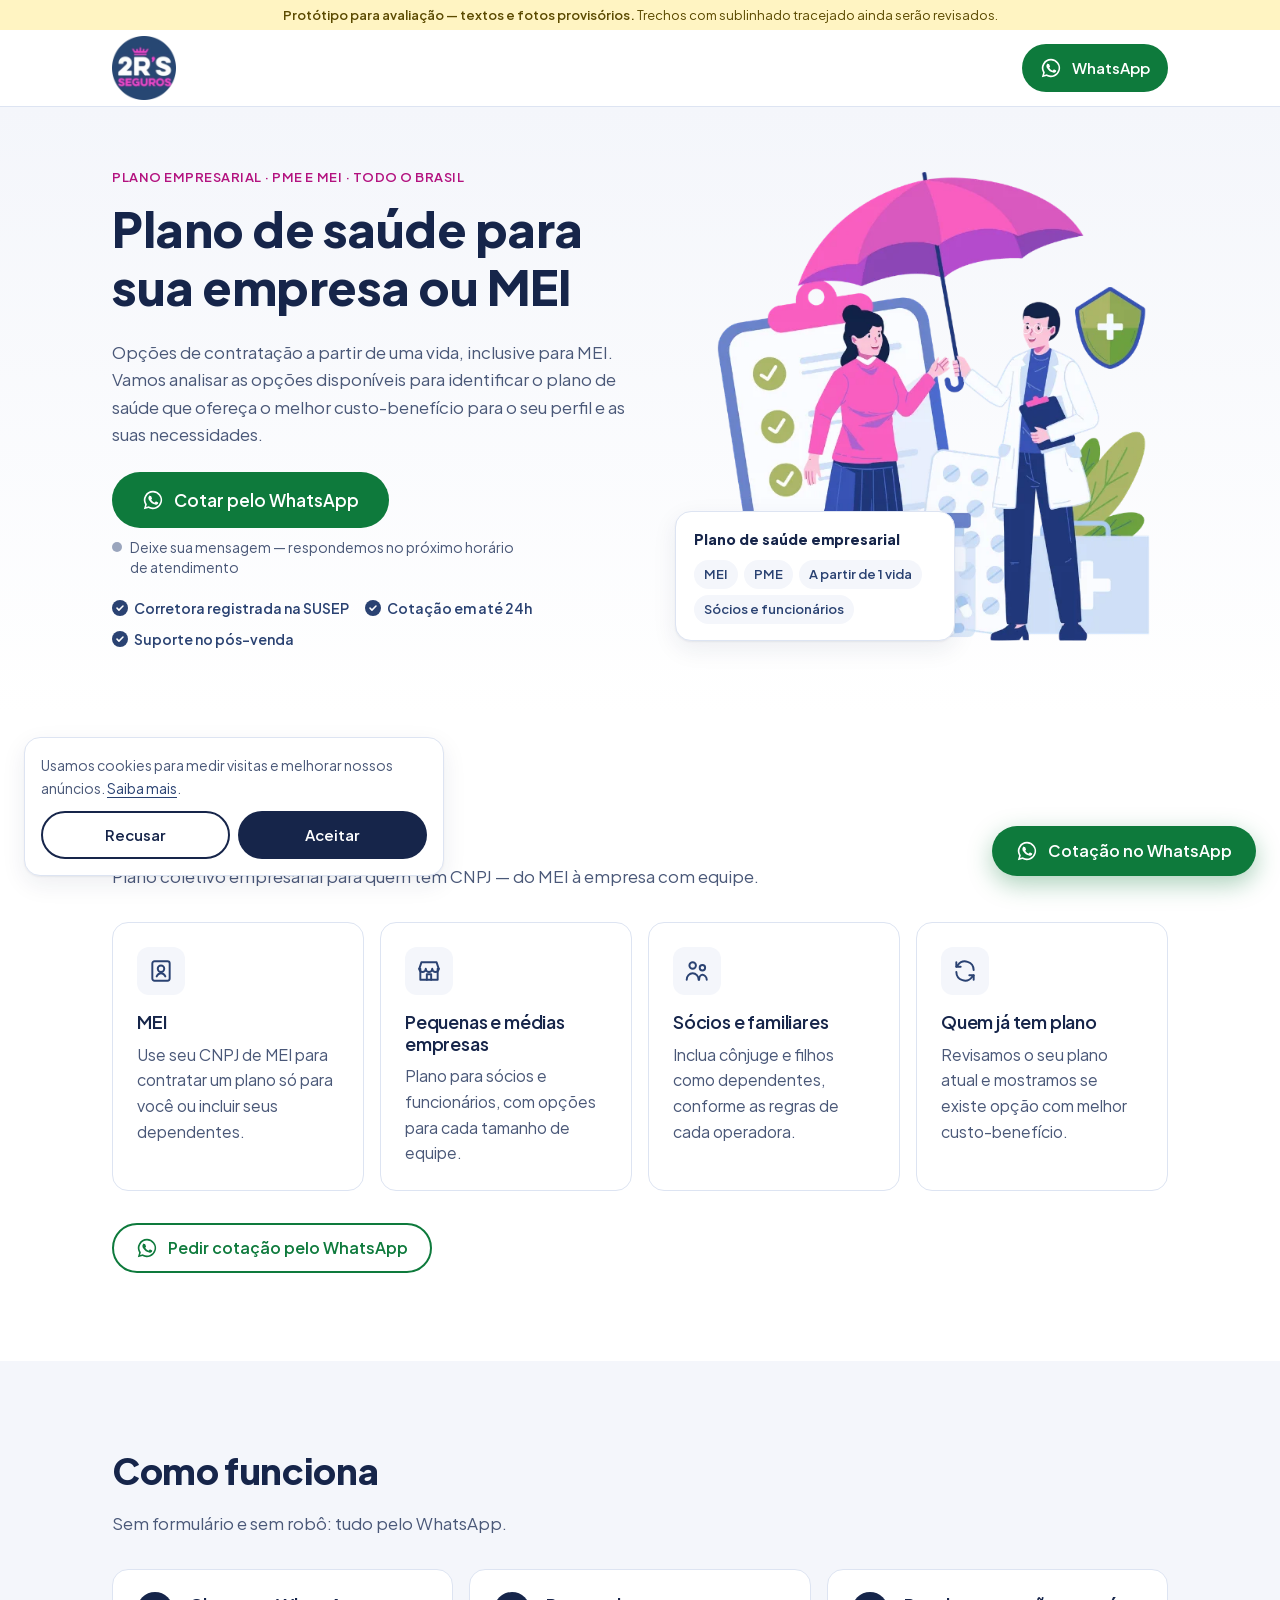
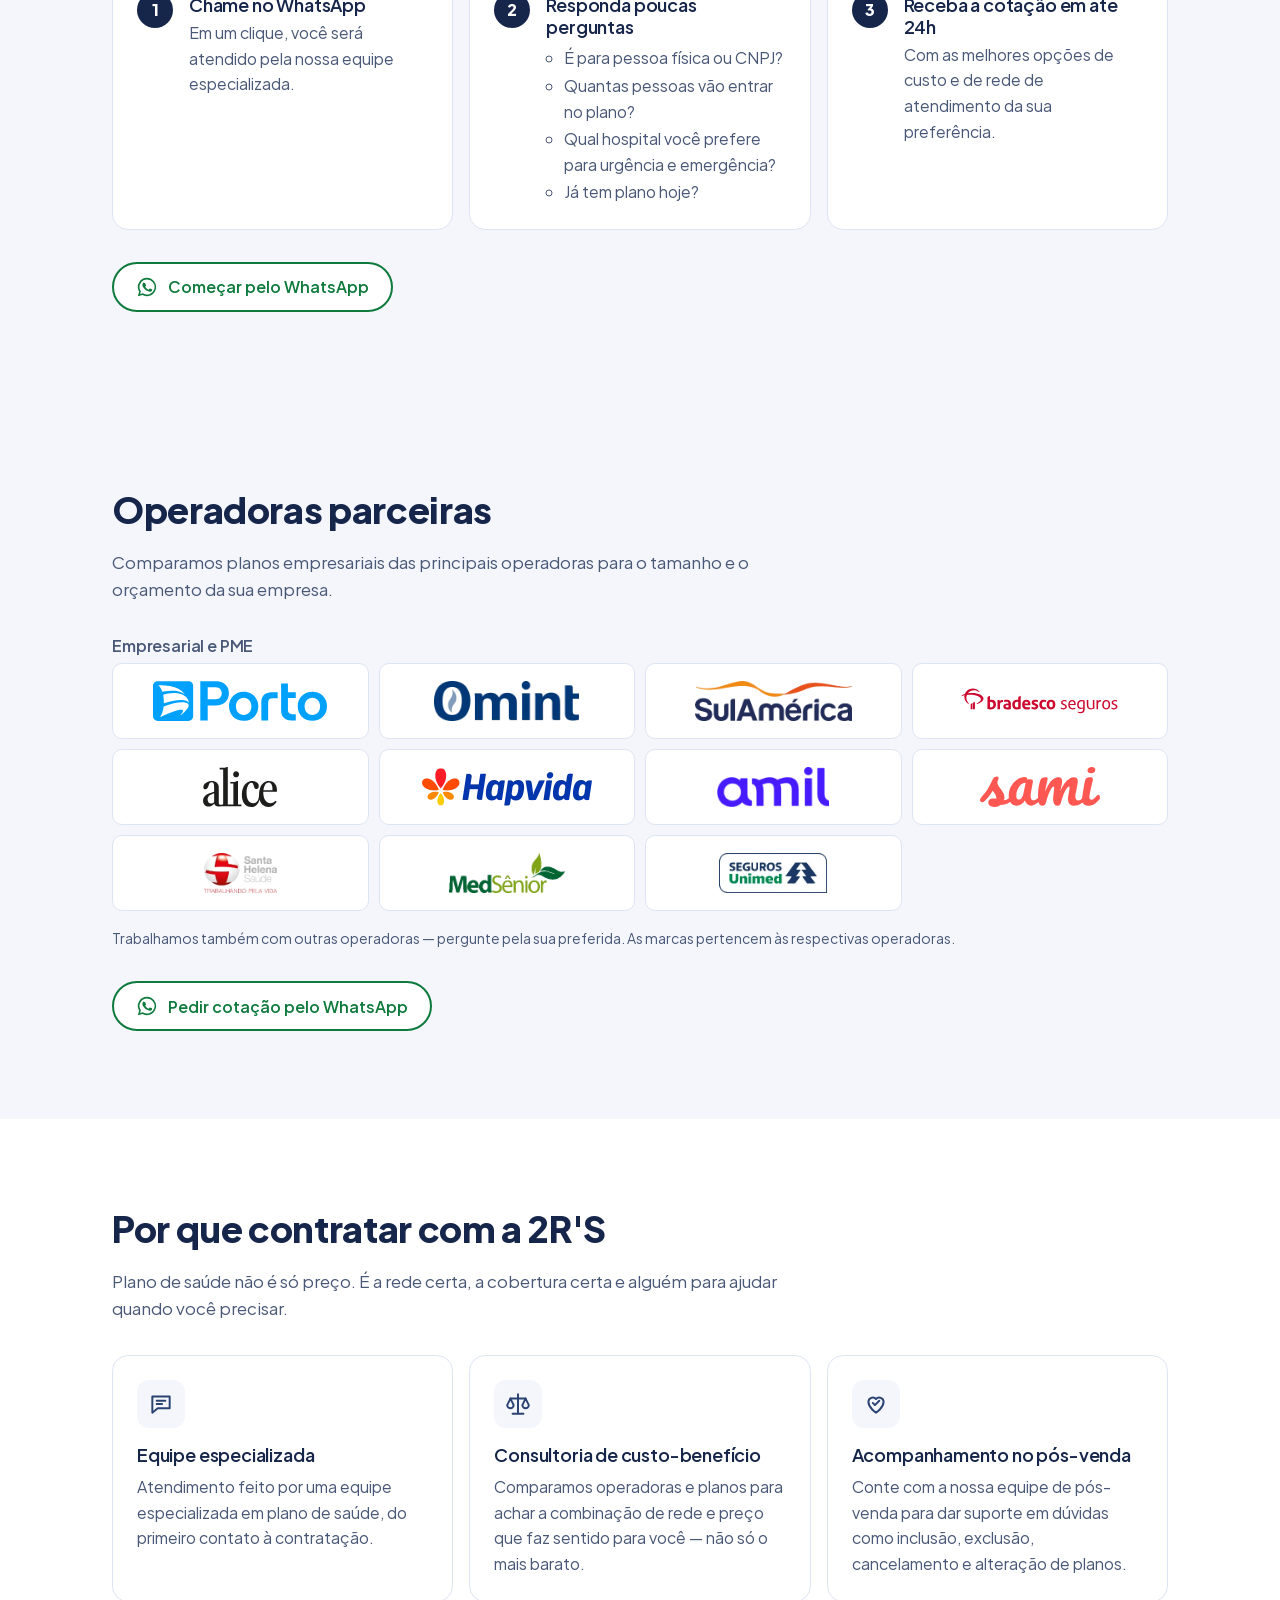
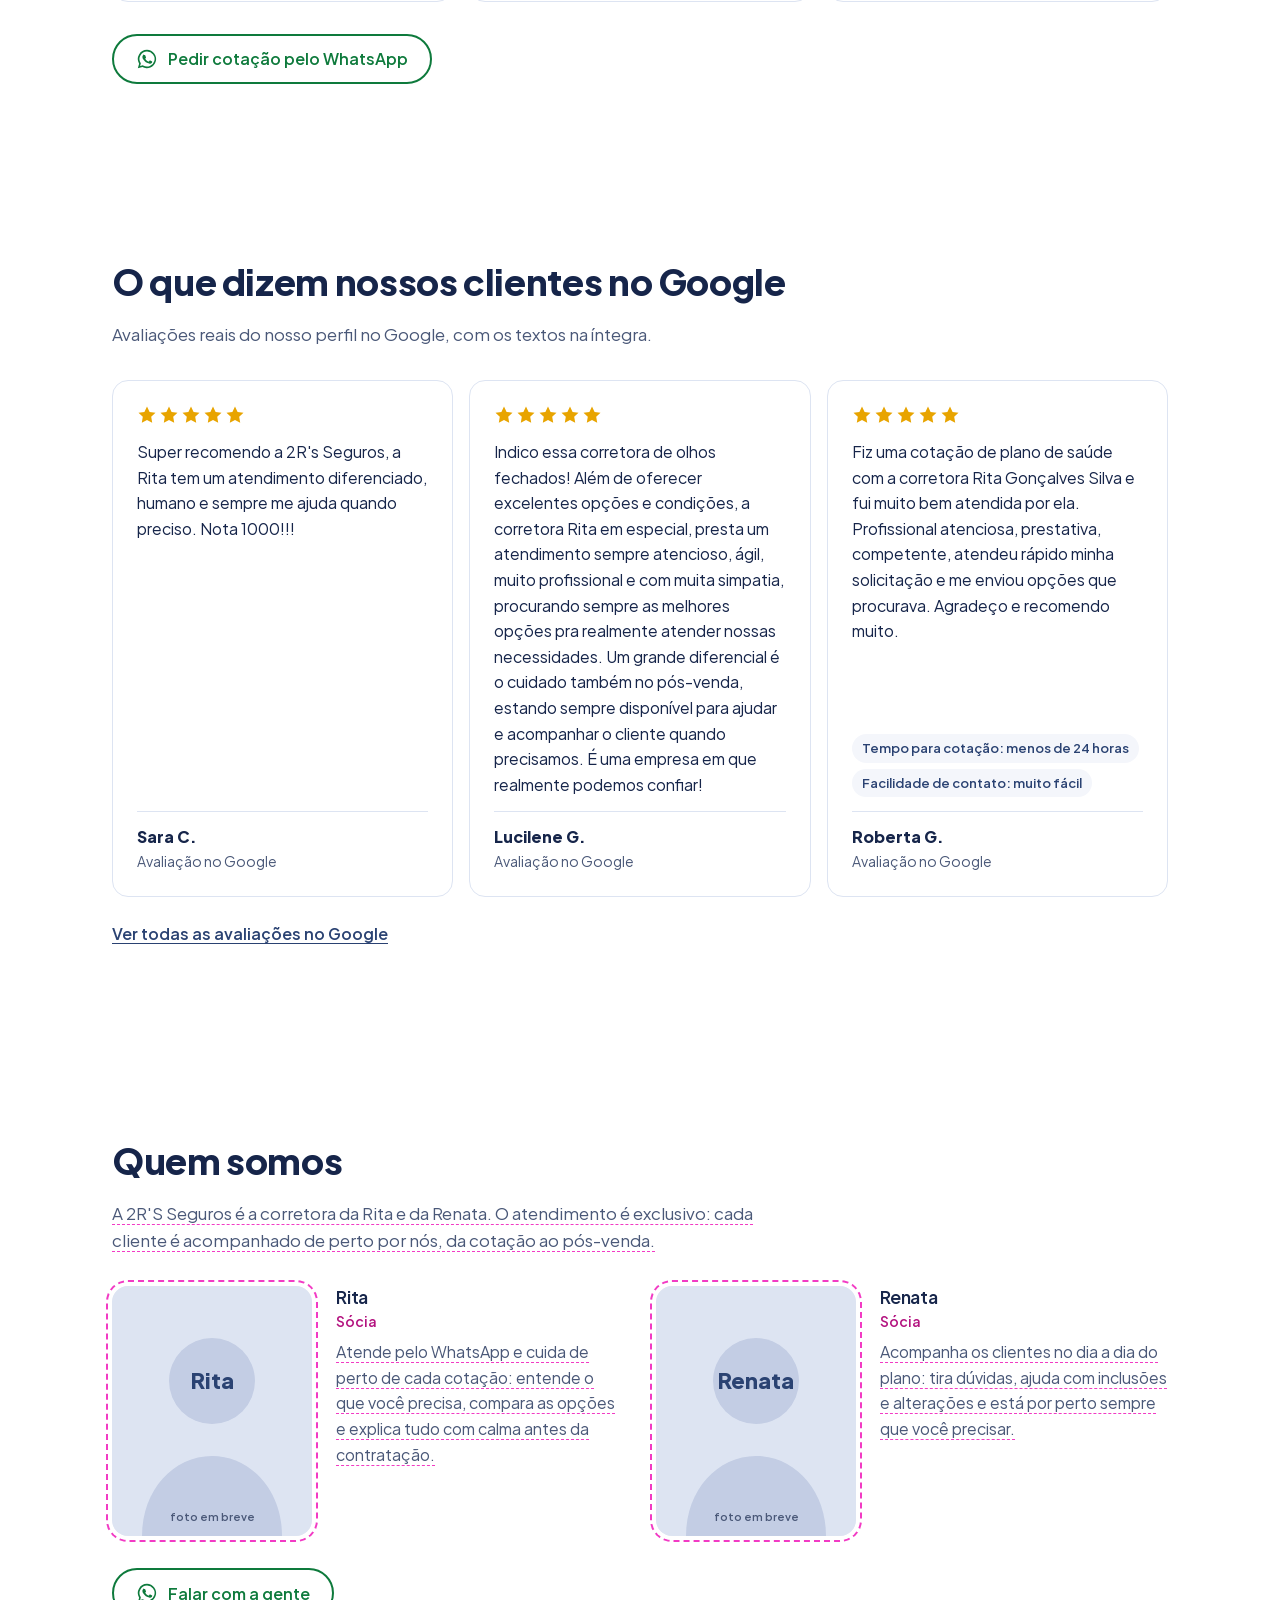
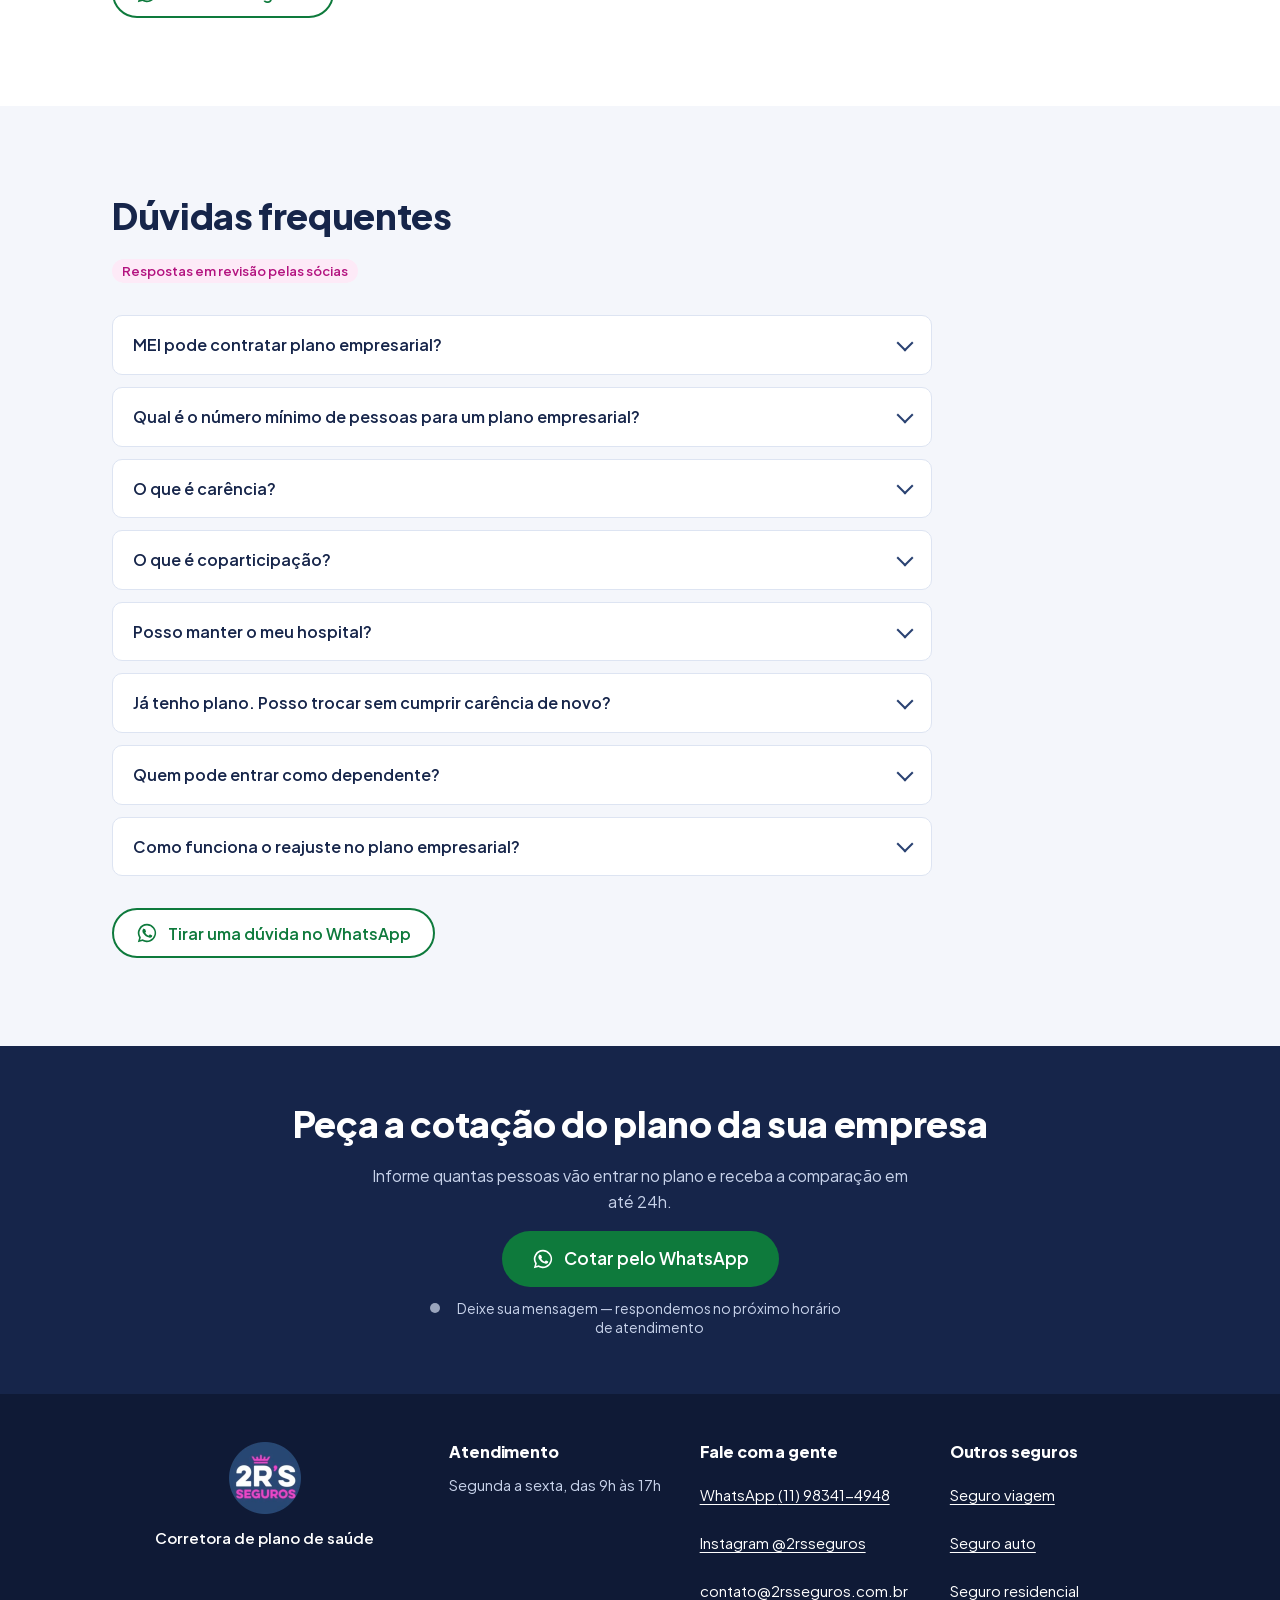
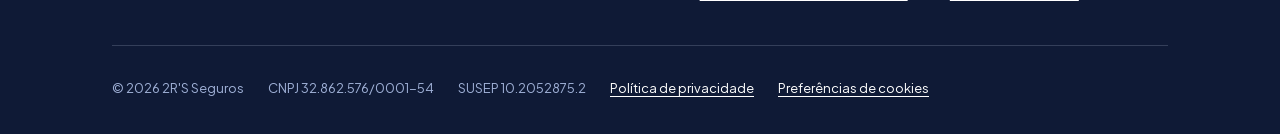
==== commit 6529fdd1: "Aplica revisao das socias: horario, rodape, regioes e textos - horario de atendimento: segunda a sex" ====
--- a/plano-de-saude-empresarial/index.html
+++ b/plano-de-saude-empresarial/index.html
@@ -3,8 +3,8 @@
 <head>
 <meta charset="utf-8">
 <meta name="viewport" content="width=device-width, initial-scale=1">
-<title>Plano de Saúde Empresarial e MEI no ABC e SP | 2R'S Seguros</title>
-<meta name="description" content="Plano de saúde empresarial para PME e MEI a partir de 1 vida no ABC e em São Paulo. Compare operadoras com consultoria e receba a cotação em até 24h.">
+<title>Plano de Saúde Empresarial e MEI | 2R'S Seguros</title>
+<meta name="description" content="Plano de saúde empresarial para PME e MEI, com opções a partir de 1 vida e atendimento em todo o Brasil. Compare operadoras com consultoria e receba a cotação em até 24h.">
 <!-- PROTÓTIPO: remover a linha abaixo antes de ir para produção (ver PENDENCIAS.md) -->
 <meta name="robots" content="noindex, nofollow">
 <meta http-equiv="Content-Security-Policy" content="default-src 'self'; script-src 'self' 'unsafe-inline' https://www.googletagmanager.com https://www.googleadservices.com https://googleads.g.doubleclick.net https://www.google.com; style-src 'self' 'unsafe-inline'; font-src 'self'; img-src 'self' data: https://www.googletagmanager.com https://*.google-analytics.com https://googleads.g.doubleclick.net https://www.google.com https://www.google.com.br; connect-src 'self' https://*.google-analytics.com https://*.analytics.google.com https://*.googletagmanager.com https://www.google.com https://googleads.g.doubleclick.net https://www.googleadservices.com; frame-src https://www.googletagmanager.com https://td.doubleclick.net; base-uri 'self'; object-src 'none'; form-action 'none'">
@@ -14,8 +14,8 @@
 <meta property="og:type" content="website">
 <meta property="og:locale" content="pt_BR">
 <meta property="og:site_name" content="2R'S Seguros">
-<meta property="og:title" content="Plano de Saúde Empresarial e MEI no ABC e SP | 2R'S Seguros">
-<meta property="og:description" content="Plano de saúde empresarial para PME e MEI a partir de 1 vida no ABC e em São Paulo. Compare operadoras com consultoria e receba a cotação em até 24h.">
+<meta property="og:title" content="Plano de Saúde Empresarial e MEI | 2R'S Seguros">
+<meta property="og:description" content="Plano de saúde empresarial para PME e MEI, com opções a partir de 1 vida e atendimento em todo o Brasil. Compare operadoras com consultoria e receba a cotação em até 24h.">
 <meta property="og:url" content="https://2rsseguros.com.br/plano-de-saude-empresarial/">
 <meta property="og:image" content="https://2rsseguros.com.br/assets/img/logo-circulo.png">
 <meta property="og:image:width" content="512">
@@ -26,7 +26,7 @@
 <link rel="apple-touch-icon" href="/favicon.png">
 <link rel="preload" href="/assets/fonts/plus-jakarta-sans-800.woff2" as="font" type="font/woff2" crossorigin>
 <link rel="preload" href="/assets/fonts/plus-jakarta-sans-400.woff2" as="font" type="font/woff2" crossorigin>
-<link rel="stylesheet" href="/assets/css/site.css?v=6">
+<link rel="stylesheet" href="/assets/css/site.css?v=7">
 <!-- Consent Mode v2: padrão "denied" até o visitante aceitar (banner em site.js). Precisa vir ANTES do GTM. -->
 <script>
 window.dataLayer=window.dataLayer||[];function gtag(){dataLayer.push(arguments);}
@@ -52,44 +52,6 @@
   "image": "https://2rsseguros.com.br/assets/img/logo-circulo.png",
   "telephone": "+55-11-98341-4948",
   "taxID": "32.862.576/0001-54",
-  "areaServed": [
-    {
-      "@type": "City",
-      "name": "Santo André"
-    },
-    {
-      "@type": "City",
-      "name": "São Bernardo do Campo"
-    },
-    {
-      "@type": "City",
-      "name": "São Caetano do Sul"
-    },
-    {
-      "@type": "City",
-      "name": "Mauá"
-    },
-    {
-      "@type": "City",
-      "name": "Diadema"
-    },
-    {
-      "@type": "City",
-      "name": "Ribeirão Pires"
-    },
-    {
-      "@type": "City",
-      "name": "São Paulo"
-    },
-    {
-      "@type": "AdministrativeArea",
-      "name": "Região Metropolitana de São Paulo"
-    },
-    {
-      "@type": "State",
-      "name": "São Paulo"
-    }
-  ],
   "sameAs": [
     "https://www.instagram.com/2rsseguros"
   ],
@@ -100,22 +62,17 @@
         "Monday",
         "Tuesday",
         "Wednesday",
-        "Thursday"
+        "Thursday",
+        "Friday"
       ],
       "opens": "09:00",
       "closes": "17:00"
-    },
-    {
-      "@type": "OpeningHoursSpecification",
-      "dayOfWeek": "Friday",
-      "opens": "09:00",
-      "closes": "12:00"
     }
   ]
 }
 </script>
-<script src="/assets/js/config.js?v=6" defer></script>
-<script src="/assets/js/site.js?v=6" defer></script>
+<script src="/assets/js/config.js?v=7" defer></script>
+<script src="/assets/js/site.js?v=7" defer></script>
 </head>
 <body>
 <!-- Google Tag Manager (noscript) -->
@@ -134,14 +91,14 @@
   <section class="hero">
     <div class="container hero-grid">
       <div>
-        <span class="eyebrow">Plano de saúde empresarial · PME e MEI</span>
-        <h1>Plano de saúde para sua empresa ou MEI no ABC e em São Paulo</h1>
-        <p class="lead">Opções a partir de 1 vida, inclusive para MEI. Você fala direto com as sócias, que comparam as operadoras e mostram o melhor custo-benefício para o seu CNPJ.</p>
+        <span class="eyebrow">Plano empresarial · PME e MEI · Todo o Brasil</span>
+        <h1>Plano de saúde para sua empresa ou MEI</h1>
+        <p class="lead">Opções de contratação a partir de uma vida, inclusive para MEI. Vamos analisar as opções disponíveis para identificar o plano de saúde que ofereça o melhor custo-benefício para o seu perfil e as suas necessidades.</p>
         <div class="hero-cta">
           <a class="btn btn-wa btn-lg js-whatsapp" href="https://wa.me/5511983414948?text=Ol%C3%A1!%20Vim%20pelo%20site%20e%20quero%20uma%20cota%C3%A7%C3%A3o%20de%20plano%20de%20sa%C3%BAde%20empresarial%20(CNPJ%2FMEI)." target="_blank" rel="noopener" data-wa-location="hero" data-wa-page="empresarial" data-wa-product="saude-empresarial"><svg viewBox="0 0 24 24" aria-hidden="true" focusable="false"><path fill="currentColor" d="M12 2a10 10 0 0 0-8.6 15.1L2 22l5-1.3A10 10 0 1 0 12 2zm0 1.8a8.2 8.2 0 1 1-4.2 15.2l-.3-.2-3 .8.8-2.9-.2-.3A8.2 8.2 0 0 1 12 3.8z"/><path fill="currentColor" d="M8.6 7.2c-.2 0-.5 0-.7.3-.3.3-.9.9-.9 2.2s.9 2.6 1.1 2.8c.1.2 1.8 2.9 4.5 3.9 2.2.9 2.7.7 3.2.7.5-.1 1.5-.6 1.7-1.2.2-.6.2-1.1.2-1.2-.1-.1-.2-.2-.5-.3l-1.7-.8c-.2-.1-.4-.1-.6.1l-.8 1c-.1.2-.3.2-.5.1-.3-.1-1.1-.4-2-1.3-.8-.7-1.3-1.5-1.4-1.8-.2-.3 0-.4.1-.5l.4-.4.2-.4v-.4l-.8-1.9c-.2-.5-.4-.4-.5-.4h-.6z"/></svg><span>Cotar pelo WhatsApp</span></a>
-          <p class="wa-status js-wa-status" aria-live="polite"><span class="dot" aria-hidden="true"></span><span class="js-wa-status-text">Seg. a qui., 9h às 17h · sex., 9h às 12h</span></p>
-        </div>
-        <ul class="trust" aria-label="Por que confiar"><li>Corretora registrada na SUSEP</li><li>Cotação em até 24h</li><li>Atendimento direto com as sócias</li></ul>
+          <p class="wa-status js-wa-status" aria-live="polite"><span class="dot" aria-hidden="true"></span><span class="js-wa-status-text">Seg. a sex., 9h às 17h</span></p>
+        </div>
+        <ul class="trust" aria-label="Por que confiar"><li>Corretora registrada na SUSEP</li><li>Cotação em até 24h</li><li>Suporte no pós-venda</li></ul>
       </div>
       <div class="hero-art hero-illus" aria-hidden="true">
         <picture><source media="(min-width: 1024px)" srcset="/assets/img/hero-empresa.webp"><img class="illus-img" src="[data-uri]" width="600" height="600" alt="" decoding="async" fetchpriority="high"></picture>
@@ -171,10 +128,10 @@
     <div class="container">
       <div class="section-head">
         <h2 id="como-funciona-t">Como funciona</h2>
-        <p>Sem formulário e sem robô. Você conversa com quem vai cuidar da sua cotação.</p>
+        <p>Sem formulário e sem robô: tudo pelo WhatsApp.</p>
       </div>
       <ol class="steps">
-        <li><h3>Chame no WhatsApp</h3><p>Um clique e você já está falando com a gente.</p></li>
+        <li><h3>Chame no WhatsApp</h3><p>Em um clique, você será atendido pela nossa equipe especializada.</p></li>
         <li><h3>Responda poucas perguntas</h3>
           <ul>
             <li>É para pessoa física ou CNPJ?</li>
@@ -182,7 +139,7 @@
             <li>Qual hospital você prefere para urgência e emergência?</li>
             <li>Já tem plano hoje?</li>
           </ul></li>
-        <li><h3>Receba a comparação em até 24h</h3><p>Mostramos as opções lado a lado e explicamos as diferenças de rede, cobertura e custo.</p></li>
+        <li><h3>Receba a cotação em até 24h</h3><p>Com as melhores opções de custo e de rede de atendimento da sua preferência.</p></li>
       </ol>
       <div class="section-cta"><a class="btn btn-wa-outline js-whatsapp" href="https://wa.me/5511983414948?text=Ol%C3%A1!%20Vim%20pelo%20site%20e%20quero%20uma%20cota%C3%A7%C3%A3o%20de%20plano%20de%20sa%C3%BAde%20empresarial%20(CNPJ%2FMEI)." target="_blank" rel="noopener" data-wa-location="como-funciona" data-wa-page="empresarial" data-wa-product="saude-empresarial"><svg viewBox="0 0 24 24" aria-hidden="true" focusable="false"><path fill="currentColor" d="M12 2a10 10 0 0 0-8.6 15.1L2 22l5-1.3A10 10 0 1 0 12 2zm0 1.8a8.2 8.2 0 1 1-4.2 15.2l-.3-.2-3 .8.8-2.9-.2-.3A8.2 8.2 0 0 1 12 3.8z"/><path fill="currentColor" d="M8.6 7.2c-.2 0-.5 0-.7.3-.3.3-.9.9-.9 2.2s.9 2.6 1.1 2.8c.1.2 1.8 2.9 4.5 3.9 2.2.9 2.7.7 3.2.7.5-.1 1.5-.6 1.7-1.2.2-.6.2-1.1.2-1.2-.1-.1-.2-.2-.5-.3l-1.7-.8c-.2-.1-.4-.1-.6.1l-.8 1c-.1.2-.3.2-.5.1-.3-.1-1.1-.4-2-1.3-.8-.7-1.3-1.5-1.4-1.8-.2-.3 0-.4.1-.5l.4-.4.2-.4v-.4l-.8-1.9c-.2-.5-.4-.4-.5-.4h-.6z"/></svg><span>Começar pelo WhatsApp</span></a></div>
     </div>
@@ -205,9 +162,9 @@
         <p>Plano de saúde não é só preço. É a rede certa, a cobertura certa e alguém para ajudar quando você precisar.</p>
       </div>
       <div class="cards three">
-        <div class="card"><div class="icon"><svg viewBox="0 0 24 24" fill="none" stroke="currentColor" stroke-width="1.8" stroke-linecap="round" stroke-linejoin="round" aria-hidden="true" focusable="false"><path d="M4 5h16v11H9l-5 4z"/><path d="M8 9h8M8 12h5"/></svg></div><h3>Você fala direto com as sócias</h3><p>Nada de call center. A Rita e a Renata atendem você do primeiro contato à contratação.</p></div>
+        <div class="card"><div class="icon"><svg viewBox="0 0 24 24" fill="none" stroke="currentColor" stroke-width="1.8" stroke-linecap="round" stroke-linejoin="round" aria-hidden="true" focusable="false"><path d="M4 5h16v11H9l-5 4z"/><path d="M8 9h8M8 12h5"/></svg></div><h3>Equipe especializada</h3><p>Atendimento feito por uma equipe especializada em plano de saúde, do primeiro contato à contratação.</p></div>
         <div class="card"><div class="icon"><svg viewBox="0 0 24 24" fill="none" stroke="currentColor" stroke-width="1.8" stroke-linecap="round" stroke-linejoin="round" aria-hidden="true" focusable="false"><path d="M12 3v18M7 21h10"/><path d="M5 7h14"/><path d="M5 7l-3 6a3 3 0 0 0 6 0z"/><path d="M19 7l-3 6a3 3 0 0 0 6 0z"/></svg></div><h3>Consultoria de custo-benefício</h3><p>Comparamos operadoras e planos para achar a combinação de rede e preço que faz sentido para você — não só o mais barato.</p></div>
-        <div class="card"><div class="icon"><svg viewBox="0 0 24 24" fill="none" stroke="currentColor" stroke-width="1.8" stroke-linecap="round" stroke-linejoin="round" aria-hidden="true" focusable="false"><path d="M12 20s-7-4.4-7-10a4 4 0 0 1 7-2.6A4 4 0 0 1 19 10c0 5.6-7 10-7 10z"/><path d="M9 11l2 2 4-4"/></svg></div><h3>Acompanhamento no pós-venda</h3><p>Depois de contratar, continue contando com a gente para dúvidas, inclusão de dependentes e o que mais precisar.</p></div>
+        <div class="card"><div class="icon"><svg viewBox="0 0 24 24" fill="none" stroke="currentColor" stroke-width="1.8" stroke-linecap="round" stroke-linejoin="round" aria-hidden="true" focusable="false"><path d="M12 20s-7-4.4-7-10a4 4 0 0 1 7-2.6A4 4 0 0 1 19 10c0 5.6-7 10-7 10z"/><path d="M9 11l2 2 4-4"/></svg></div><h3>Acompanhamento no pós-venda</h3><p>Conte com a nossa equipe de pós-venda para dar suporte em dúvidas como inclusão, exclusão, cancelamento e alteração de planos.</p></div>
       </div>
       <div class="section-cta"><a class="btn btn-wa-outline js-whatsapp" href="https://wa.me/5511983414948?text=Ol%C3%A1!%20Vim%20pelo%20site%20e%20quero%20uma%20cota%C3%A7%C3%A3o%20de%20plano%20de%20sa%C3%BAde%20empresarial%20(CNPJ%2FMEI)." target="_blank" rel="noopener" data-wa-location="por-que-2rs" data-wa-page="empresarial" data-wa-product="saude-empresarial"><svg viewBox="0 0 24 24" aria-hidden="true" focusable="false"><path fill="currentColor" d="M12 2a10 10 0 0 0-8.6 15.1L2 22l5-1.3A10 10 0 1 0 12 2zm0 1.8a8.2 8.2 0 1 1-4.2 15.2l-.3-.2-3 .8.8-2.9-.2-.3A8.2 8.2 0 0 1 12 3.8z"/><path fill="currentColor" d="M8.6 7.2c-.2 0-.5 0-.7.3-.3.3-.9.9-.9 2.2s.9 2.6 1.1 2.8c.1.2 1.8 2.9 4.5 3.9 2.2.9 2.7.7 3.2.7.5-.1 1.5-.6 1.7-1.2.2-.6.2-1.1.2-1.2-.1-.1-.2-.2-.5-.3l-1.7-.8c-.2-.1-.4-.1-.6.1l-.8 1c-.1.2-.3.2-.5.1-.3-.1-1.1-.4-2-1.3-.8-.7-1.3-1.5-1.4-1.8-.2-.3 0-.4.1-.5l.4-.4.2-.4v-.4l-.8-1.9c-.2-.5-.4-.4-.5-.4h-.6z"/></svg><span>Pedir cotação pelo WhatsApp</span></a></div>
     </div>
@@ -226,7 +183,7 @@
     <div class="container">
       <div class="section-head">
         <h2 id="quem-somos-t">Quem somos</h2>
-        <p class="about-intro placeholder">A 2R'S Seguros é a corretora da Rita e da Renata. Atendemos online, sem pressa e sem roteiro de call center: cada cotação é feita por uma de nós, olhando para a sua necessidade.</p>
+        <p class="about-intro placeholder">A 2R'S Seguros é a corretora da Rita e da Renata. O atendimento é exclusivo: cada cliente é acompanhado de perto por nós, da cotação ao pós-venda.</p>
       </div>
       <div class="partners">
         <div class="partner">
@@ -266,7 +223,7 @@
       <h2 id="cta-final-t">Peça a cotação do plano da sua empresa</h2>
       <p>Informe quantas pessoas vão entrar no plano e receba a comparação em até 24h.</p>
       <a class="btn btn-wa btn-lg js-whatsapp" href="https://wa.me/5511983414948?text=Ol%C3%A1!%20Vim%20pelo%20site%20e%20quero%20uma%20cota%C3%A7%C3%A3o%20de%20plano%20de%20sa%C3%BAde%20empresarial%20(CNPJ%2FMEI)." target="_blank" rel="noopener" data-wa-location="cta-final" data-wa-page="empresarial" data-wa-product="saude-empresarial"><svg viewBox="0 0 24 24" aria-hidden="true" focusable="false"><path fill="currentColor" d="M12 2a10 10 0 0 0-8.6 15.1L2 22l5-1.3A10 10 0 1 0 12 2zm0 1.8a8.2 8.2 0 1 1-4.2 15.2l-.3-.2-3 .8.8-2.9-.2-.3A8.2 8.2 0 0 1 12 3.8z"/><path fill="currentColor" d="M8.6 7.2c-.2 0-.5 0-.7.3-.3.3-.9.9-.9 2.2s.9 2.6 1.1 2.8c.1.2 1.8 2.9 4.5 3.9 2.2.9 2.7.7 3.2.7.5-.1 1.5-.6 1.7-1.2.2-.6.2-1.1.2-1.2-.1-.1-.2-.2-.5-.3l-1.7-.8c-.2-.1-.4-.1-.6.1l-.8 1c-.1.2-.3.2-.5.1-.3-.1-1.1-.4-2-1.3-.8-.7-1.3-1.5-1.4-1.8-.2-.3 0-.4.1-.5l.4-.4.2-.4v-.4l-.8-1.9c-.2-.5-.4-.4-.5-.4h-.6z"/></svg><span>Cotar pelo WhatsApp</span></a>
-      <p class="wa-status js-wa-status" aria-live="polite"><span class="dot" aria-hidden="true"></span><span class="js-wa-status-text">Seg. a qui., 9h às 17h · sex., 9h às 12h</span></p>
+      <p class="wa-status js-wa-status" aria-live="polite"><span class="dot" aria-hidden="true"></span><span class="js-wa-status-text">Seg. a sex., 9h às 17h</span></p>
     </div>
   </section>
 </main>
@@ -275,12 +232,11 @@
     <div class="footer-grid">
       <div class="footer-brand">
         <img src="/assets/img/logo-circulo-144.webp" width="72" height="72" alt="2R'S Seguros" loading="lazy">
-        <p>Corretora de plano de saúde. Atendimento online e direto com as sócias, Rita e Renata.</p>
+        <p>Corretora de plano de saúde</p>
       </div>
       <div>
         <h2>Atendimento</h2>
-        <p>Segunda a quinta, das 9h às 17h<br>Sexta, das 9h às 12h</p>
-        <p>Atendimento online para o ABC (Santo André, São Bernardo do Campo, São Caetano do Sul, Mauá, Diadema, Ribeirão Pires), a Grande São Paulo, a capital e o <span class="placeholder">interior de SP</span>.</p>
+        <p>Segunda a sexta, das 9h às 17h</p>
       </div>
       <div>
         <h2>Fale com a gente</h2>
@@ -307,7 +263,7 @@
 <a class="btn btn-wa wa-float js-whatsapp" href="https://wa.me/5511983414948?text=Ol%C3%A1!%20Vim%20pelo%20site%20e%20quero%20uma%20cota%C3%A7%C3%A3o%20de%20plano%20de%20sa%C3%BAde%20empresarial%20(CNPJ%2FMEI)." target="_blank" rel="noopener" data-wa-location="flutuante" data-wa-page="empresarial" data-wa-product="saude-empresarial"><svg viewBox="0 0 24 24" aria-hidden="true" focusable="false"><path fill="currentColor" d="M12 2a10 10 0 0 0-8.6 15.1L2 22l5-1.3A10 10 0 1 0 12 2zm0 1.8a8.2 8.2 0 1 1-4.2 15.2l-.3-.2-3 .8.8-2.9-.2-.3A8.2 8.2 0 0 1 12 3.8z"/><path fill="currentColor" d="M8.6 7.2c-.2 0-.5 0-.7.3-.3.3-.9.9-.9 2.2s.9 2.6 1.1 2.8c.1.2 1.8 2.9 4.5 3.9 2.2.9 2.7.7 3.2.7.5-.1 1.5-.6 1.7-1.2.2-.6.2-1.1.2-1.2-.1-.1-.2-.2-.5-.3l-1.7-.8c-.2-.1-.4-.1-.6.1l-.8 1c-.1.2-.3.2-.5.1-.3-.1-1.1-.4-2-1.3-.8-.7-1.3-1.5-1.4-1.8-.2-.3 0-.4.1-.5l.4-.4.2-.4v-.4l-.8-1.9c-.2-.5-.4-.4-.5-.4h-.6z"/></svg><span>Cotação no WhatsApp</span></a>
 <div class="wa-bar">
   <a class="btn btn-wa js-whatsapp" href="https://wa.me/5511983414948?text=Ol%C3%A1!%20Vim%20pelo%20site%20e%20quero%20uma%20cota%C3%A7%C3%A3o%20de%20plano%20de%20sa%C3%BAde%20empresarial%20(CNPJ%2FMEI)." target="_blank" rel="noopener" data-wa-location="barra-mobile" data-wa-page="empresarial" data-wa-product="saude-empresarial"><svg viewBox="0 0 24 24" aria-hidden="true" focusable="false"><path fill="currentColor" d="M12 2a10 10 0 0 0-8.6 15.1L2 22l5-1.3A10 10 0 1 0 12 2zm0 1.8a8.2 8.2 0 1 1-4.2 15.2l-.3-.2-3 .8.8-2.9-.2-.3A8.2 8.2 0 0 1 12 3.8z"/><path fill="currentColor" d="M8.6 7.2c-.2 0-.5 0-.7.3-.3.3-.9.9-.9 2.2s.9 2.6 1.1 2.8c.1.2 1.8 2.9 4.5 3.9 2.2.9 2.7.7 3.2.7.5-.1 1.5-.6 1.7-1.2.2-.6.2-1.1.2-1.2-.1-.1-.2-.2-.5-.3l-1.7-.8c-.2-.1-.4-.1-.6.1l-.8 1c-.1.2-.3.2-.5.1-.3-.1-1.1-.4-2-1.3-.8-.7-1.3-1.5-1.4-1.8-.2-.3 0-.4.1-.5l.4-.4.2-.4v-.4l-.8-1.9c-.2-.5-.4-.4-.5-.4h-.6z"/></svg><span>Cotar pelo WhatsApp</span></a>
-  <p class="wa-status js-wa-status" aria-live="polite"><span class="dot" aria-hidden="true"></span><span class="js-wa-status-text">Seg. a qui., 9h às 17h · sex., 9h às 12h</span></p>
+  <p class="wa-status js-wa-status" aria-live="polite"><span class="dot" aria-hidden="true"></span><span class="js-wa-status-text">Seg. a sex., 9h às 17h</span></p>
 </div>
 <div class="cookie-banner" id="cookie-banner" role="region" aria-label="Aviso de cookies" hidden>
   <p>Usamos cookies para medir visitas e melhorar nossos anúncios. <a href="/politica-de-privacidade/">Saiba mais</a>.</p>
--- a/assets/css/site.css
+++ b/assets/css/site.css
@@ -331,7 +331,9 @@
 .site-footer ul { list-style: none; padding: 0; margin: 0; display: grid; gap: 4px; }
 .site-footer li a, .site-footer .linklike { display: inline-flex; align-items: center; min-height: 44px; }
 .footer-brand img { width: 72px; height: 72px; }
-.footer-brand p { margin-top: 12px; max-width: 28em; }
+.footer-brand { text-align: center; }
+.footer-brand img { margin: 0 auto; }
+.footer-brand p { margin: 12px 0 0; font-weight: 600; color: #fff; }
 .footer-legal {
   border-top: 1px solid rgba(199, 210, 234, .2); margin-top: 32px; padding-top: 20px;
   display: flex; flex-wrap: wrap; align-items: center; gap: 0 24px; font-size: .8125rem; color: #9fb0d6;
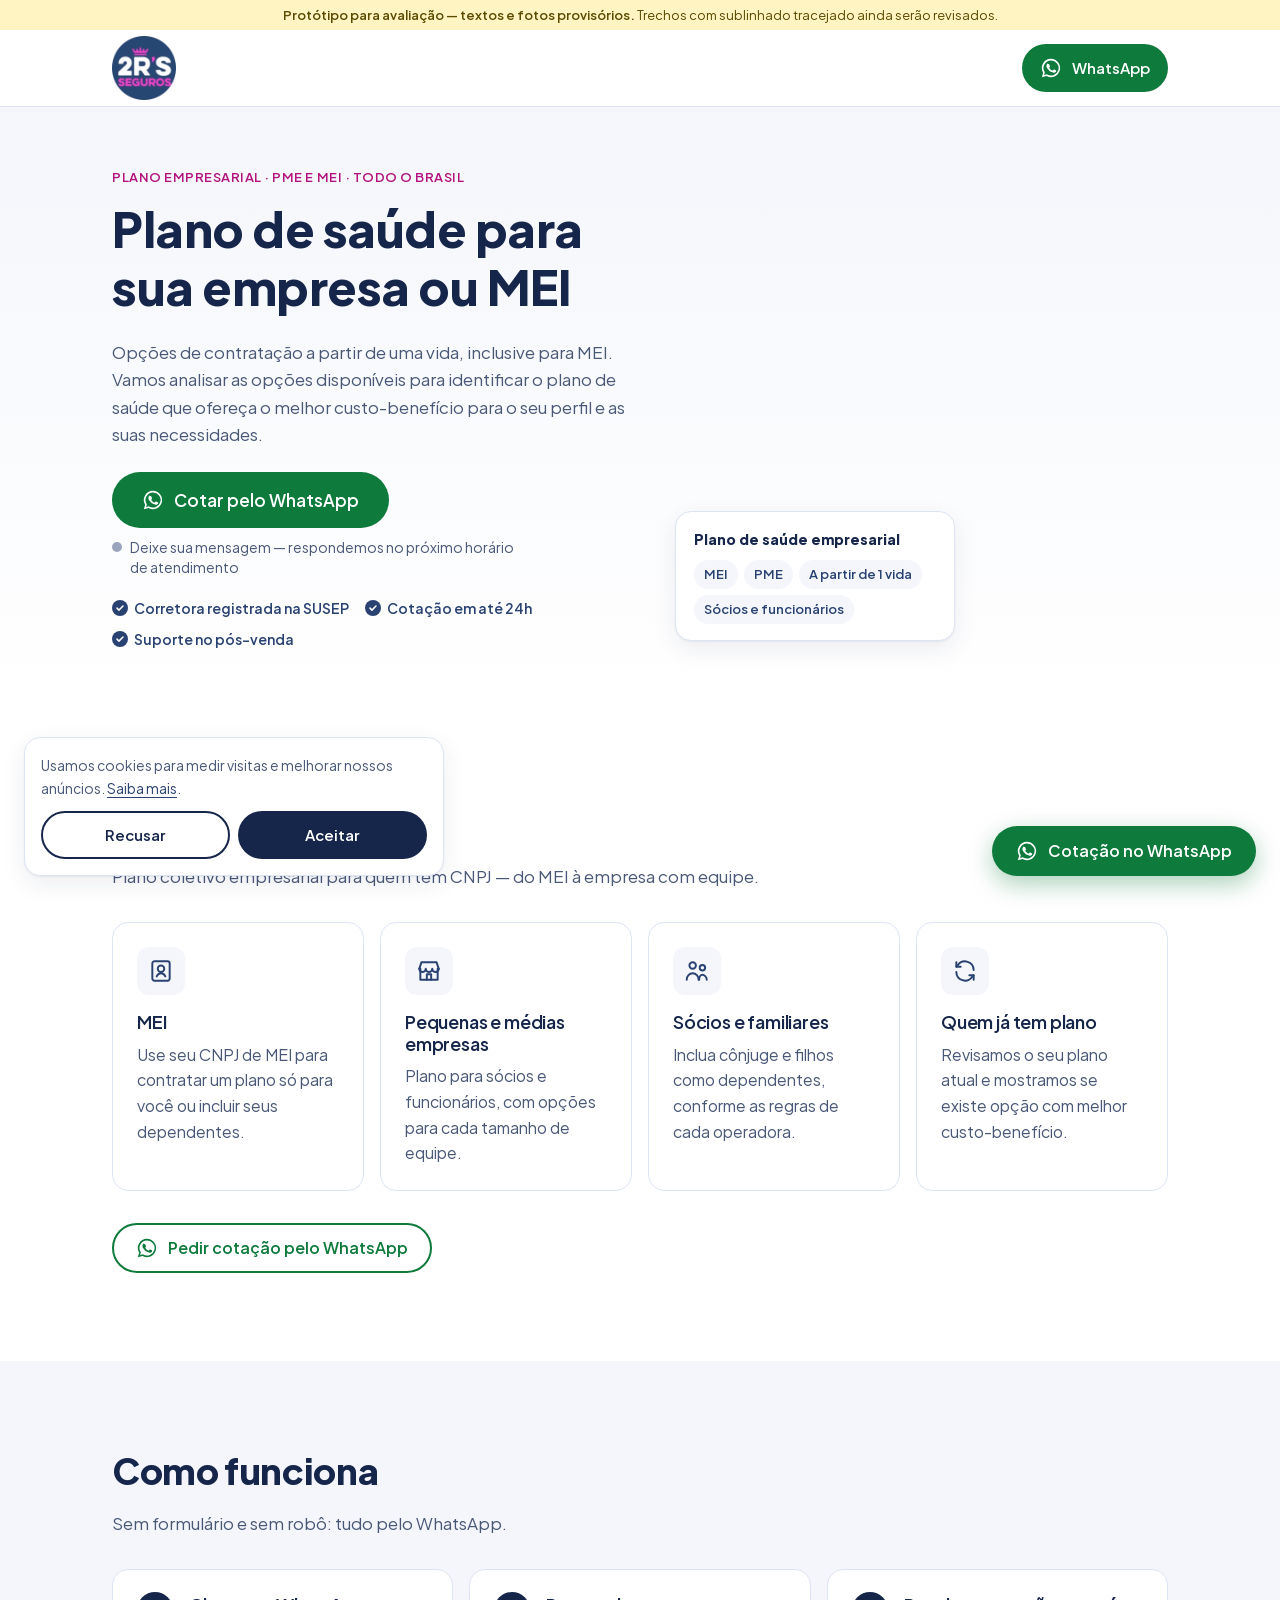
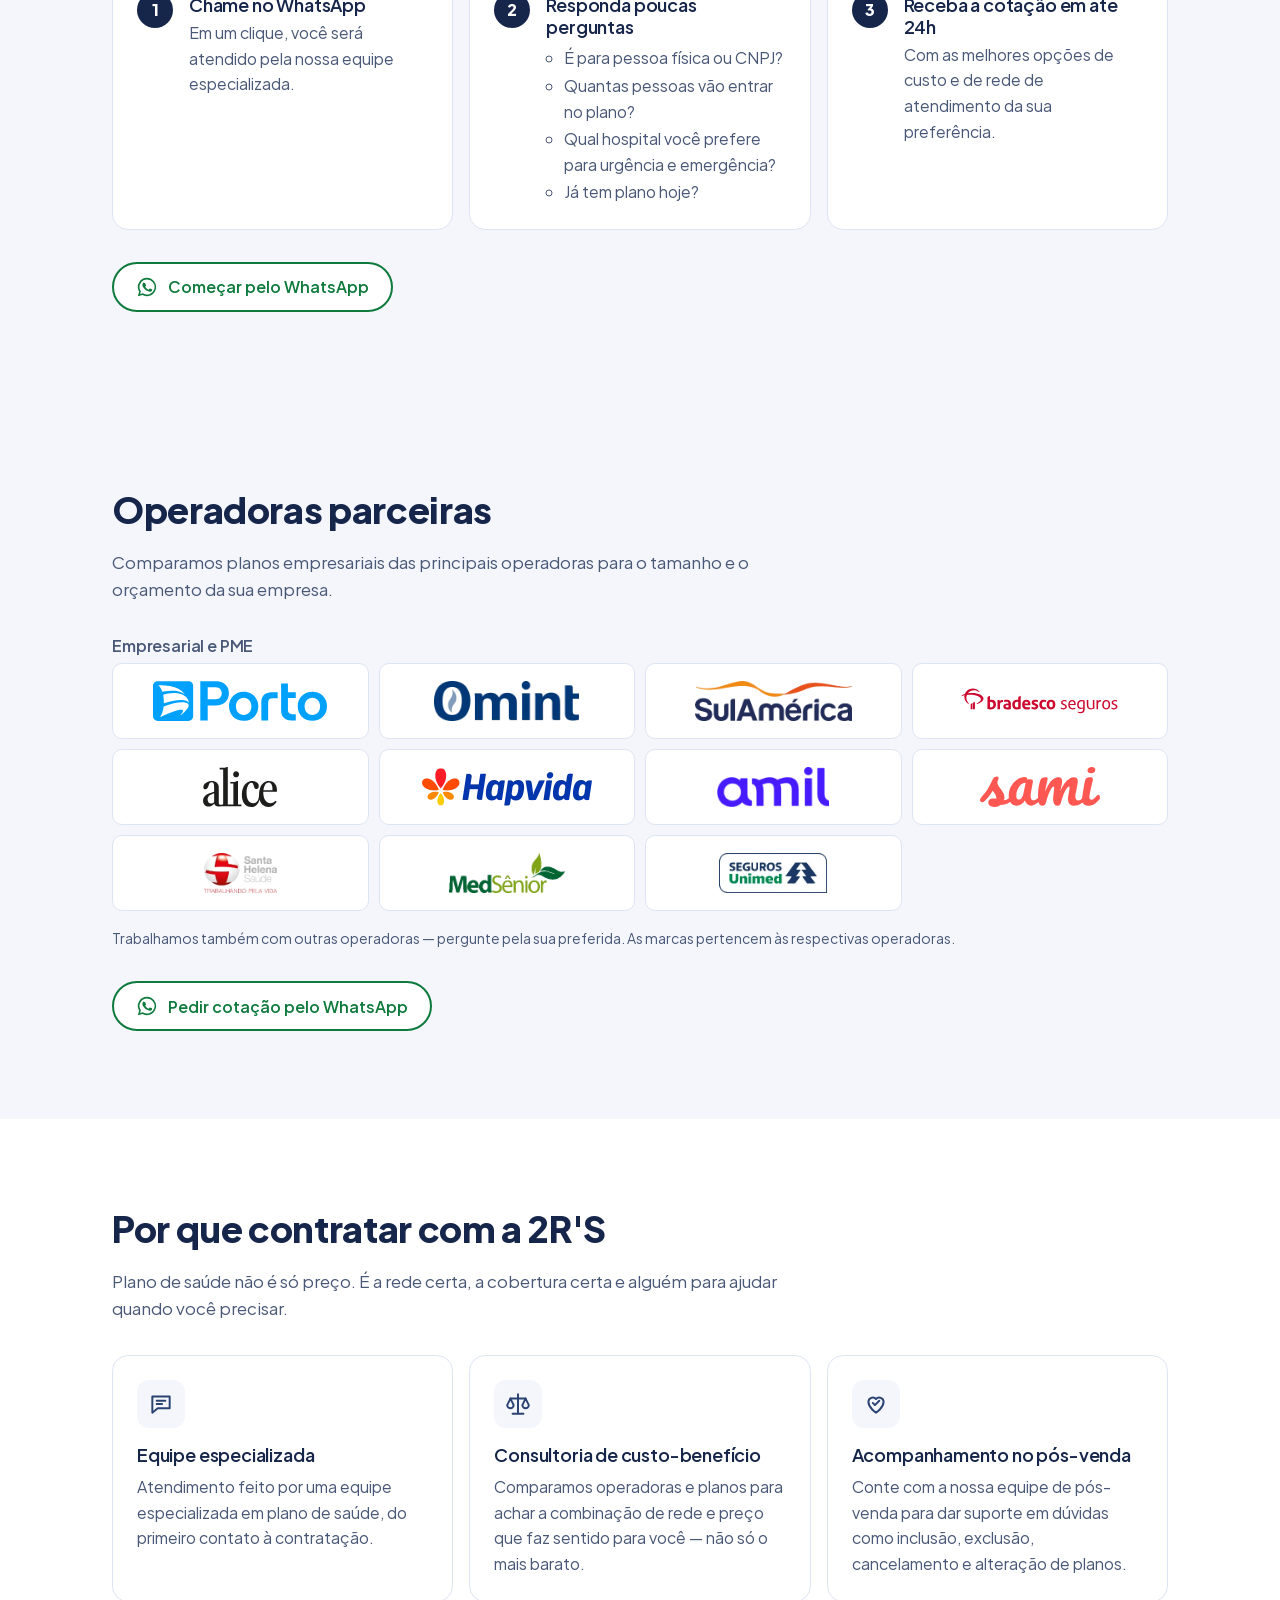
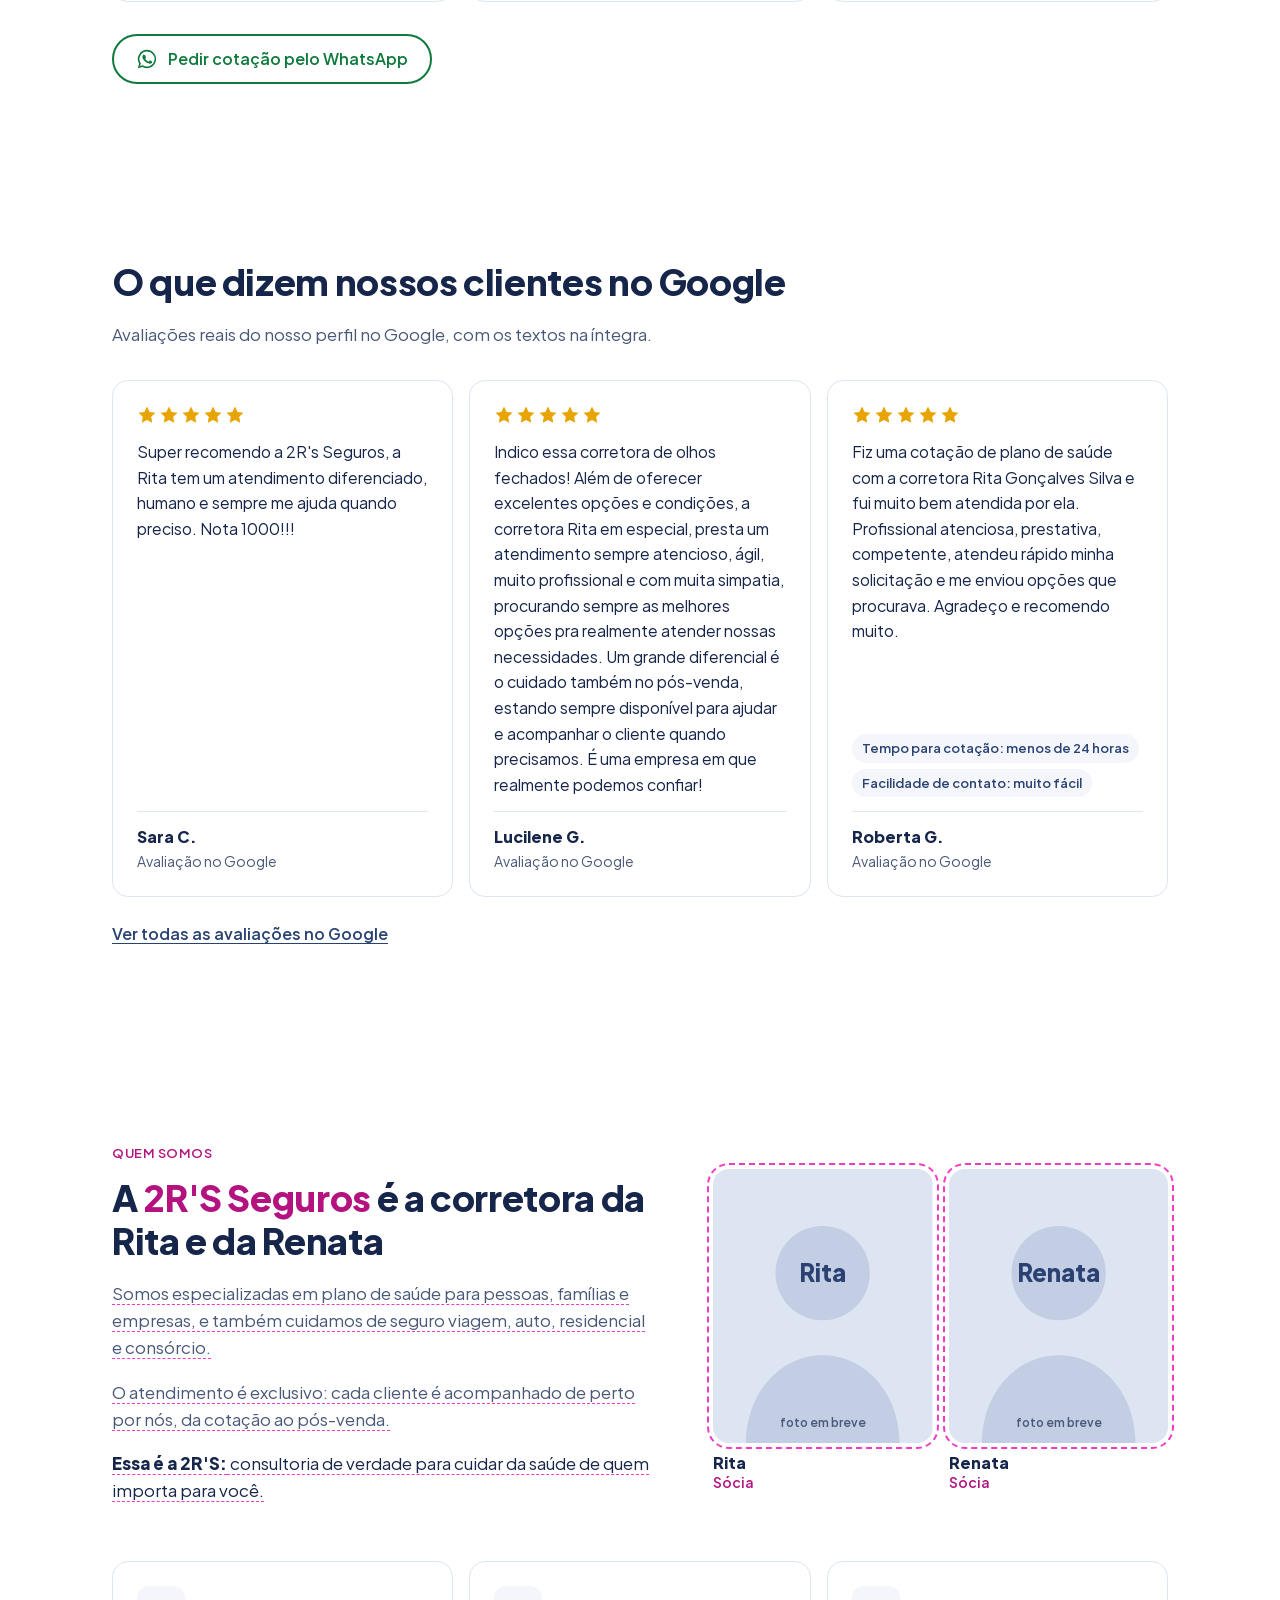
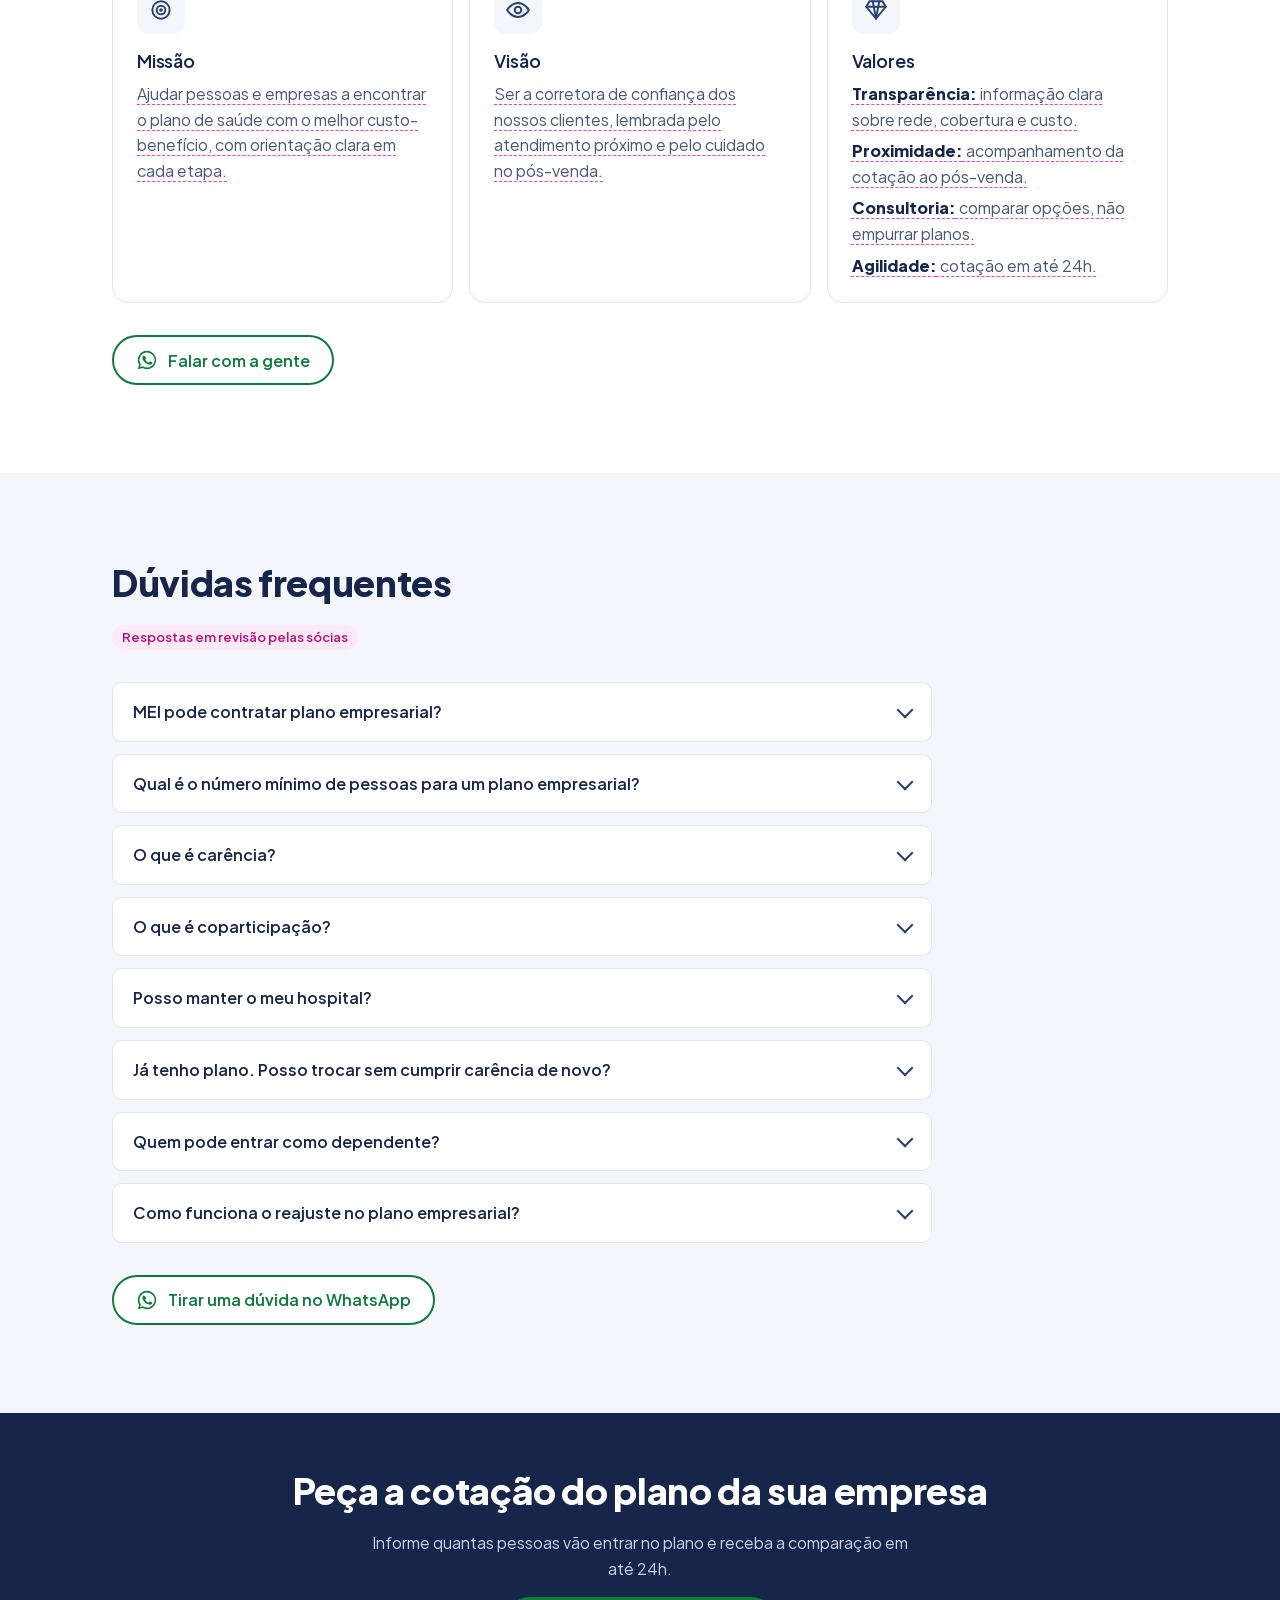
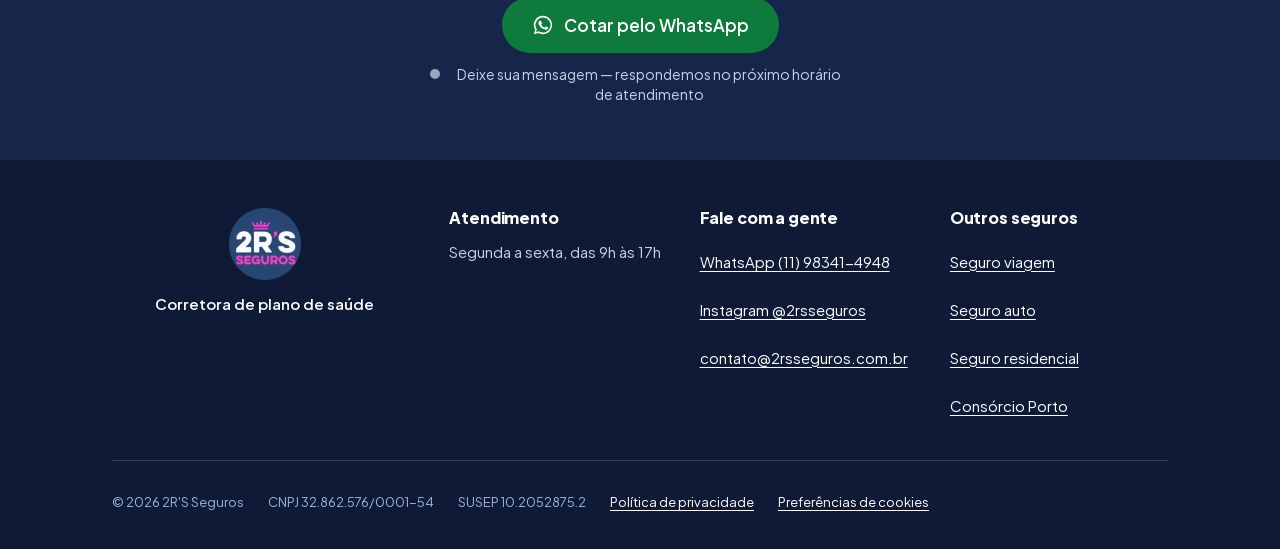
==== commit e25f10b5: "Reestrutura Quem somos e adiciona Consorcio Porto no rodape - Quem somos inspirado em evoraseguros.c" ====
--- a/plano-de-saude-empresarial/index.html
+++ b/plano-de-saude-empresarial/index.html
@@ -26,7 +26,7 @@
 <link rel="apple-touch-icon" href="/favicon.png">
 <link rel="preload" href="/assets/fonts/plus-jakarta-sans-800.woff2" as="font" type="font/woff2" crossorigin>
 <link rel="preload" href="/assets/fonts/plus-jakarta-sans-400.woff2" as="font" type="font/woff2" crossorigin>
-<link rel="stylesheet" href="/assets/css/site.css?v=7">
+<link rel="stylesheet" href="/assets/css/site.css?v=8">
 <!-- Consent Mode v2: padrão "denied" até o visitante aceitar (banner em site.js). Precisa vir ANTES do GTM. -->
 <script>
 window.dataLayer=window.dataLayer||[];function gtag(){dataLayer.push(arguments);}
@@ -71,8 +71,8 @@
   ]
 }
 </script>
-<script src="/assets/js/config.js?v=7" defer></script>
-<script src="/assets/js/site.js?v=7" defer></script>
+<script src="/assets/js/config.js?v=8" defer></script>
+<script src="/assets/js/site.js?v=8" defer></script>
 </head>
 <body>
 <!-- Google Tag Manager (noscript) -->
@@ -181,29 +181,26 @@
   </section>
   <section class="section" id="quem-somos" aria-labelledby="quem-somos-t">
     <div class="container">
-      <div class="section-head">
-        <h2 id="quem-somos-t">Quem somos</h2>
-        <p class="about-intro placeholder">A 2R'S Seguros é a corretora da Rita e da Renata. O atendimento é exclusivo: cada cliente é acompanhado de perto por nós, da cotação ao pós-venda.</p>
-      </div>
-      <div class="partners">
-        <div class="partner">
+      <div class="about-grid">
+        <div class="about-text">
+          <span class="eyebrow">Quem somos</span>
+          <h2 id="quem-somos-t">A <span class="brand">2R'S Seguros</span> é a corretora da Rita e da Renata</h2>
+          <p class="placeholder">Somos especializadas em plano de saúde para pessoas, famílias e empresas, e também cuidamos de seguro viagem, auto, residencial e consórcio.</p>
+          <p class="placeholder">O atendimento é exclusivo: cada cliente é acompanhado de perto por nós, da cotação ao pós-venda.</p>
+          <p class="about-closing placeholder"><strong>Essa é a 2R'S:</strong> consultoria de verdade para cuidar da saúde de quem importa para você.</p>
+        </div>
+        <div class="about-photos">
           <!-- FOTO: Rita -->
-          <figure class="partner-photo placeholder-box"><svg viewBox="0 0 400 500" role="img" aria-label="Foto provisória de Rita"><rect width="400" height="500" fill="#dde4f2"/><circle cx="200" cy="190" r="86" fill="#c3cde4"/><path d="M60 500c0-92 63-160 140-160s140 68 140 160z" fill="#c3cde4"/><text x="200" y="206" text-anchor="middle" font-family="Plus Jakarta Sans, sans-serif" font-size="44" font-weight="800" fill="#2a4272">Rita</text><text x="200" y="470" text-anchor="middle" font-family="Plus Jakarta Sans, sans-serif" font-size="22" font-weight="600" fill="#4a5878">foto em breve</text></svg></figure>
-          <div>
-            <h3>Rita</h3>
-            <p class="role">Sócia</p>
-            <p class="placeholder">Atende pelo WhatsApp e cuida de perto de cada cotação: entende o que você precisa, compara as opções e explica tudo com calma antes da contratação.</p>
-          </div>
-        </div>
-        <div class="partner">
+          <figure class="partner"><div class="partner-photo placeholder-box"><svg viewBox="0 0 400 500" role="img" aria-label="Foto provisória de Rita"><rect width="400" height="500" fill="#dde4f2"/><circle cx="200" cy="190" r="86" fill="#c3cde4"/><path d="M60 500c0-92 63-160 140-160s140 68 140 160z" fill="#c3cde4"/><text x="200" y="206" text-anchor="middle" font-family="Plus Jakarta Sans, sans-serif" font-size="44" font-weight="800" fill="#2a4272">Rita</text><text x="200" y="470" text-anchor="middle" font-family="Plus Jakarta Sans, sans-serif" font-size="22" font-weight="600" fill="#4a5878">foto em breve</text></svg></div><figcaption><strong>Rita</strong><span>Sócia</span></figcaption></figure>
           <!-- FOTO: Renata -->
-          <figure class="partner-photo placeholder-box"><svg viewBox="0 0 400 500" role="img" aria-label="Foto provisória de Renata"><rect width="400" height="500" fill="#dde4f2"/><circle cx="200" cy="190" r="86" fill="#c3cde4"/><path d="M60 500c0-92 63-160 140-160s140 68 140 160z" fill="#c3cde4"/><text x="200" y="206" text-anchor="middle" font-family="Plus Jakarta Sans, sans-serif" font-size="44" font-weight="800" fill="#2a4272">Renata</text><text x="200" y="470" text-anchor="middle" font-family="Plus Jakarta Sans, sans-serif" font-size="22" font-weight="600" fill="#4a5878">foto em breve</text></svg></figure>
-          <div>
-            <h3>Renata</h3>
-            <p class="role">Sócia</p>
-            <p class="placeholder">Acompanha os clientes no dia a dia do plano: tira dúvidas, ajuda com inclusões e alterações e está por perto sempre que você precisar.</p>
-          </div>
-        </div>
+          <figure class="partner"><div class="partner-photo placeholder-box"><svg viewBox="0 0 400 500" role="img" aria-label="Foto provisória de Renata"><rect width="400" height="500" fill="#dde4f2"/><circle cx="200" cy="190" r="86" fill="#c3cde4"/><path d="M60 500c0-92 63-160 140-160s140 68 140 160z" fill="#c3cde4"/><text x="200" y="206" text-anchor="middle" font-family="Plus Jakarta Sans, sans-serif" font-size="44" font-weight="800" fill="#2a4272">Renata</text><text x="200" y="470" text-anchor="middle" font-family="Plus Jakarta Sans, sans-serif" font-size="22" font-weight="600" fill="#4a5878">foto em breve</text></svg></div><figcaption><strong>Renata</strong><span>Sócia</span></figcaption></figure>
+        </div>
+      </div>
+      <div class="mvv">
+        <div class="card"><div class="icon"><svg viewBox="0 0 24 24" fill="none" stroke="currentColor" stroke-width="1.8" stroke-linecap="round" stroke-linejoin="round" aria-hidden="true" focusable="false"><circle cx="12" cy="12" r="8"/><circle cx="12" cy="12" r="4"/><circle cx="12" cy="12" r="0.8" fill="currentColor"/></svg></div><h3>Missão</h3><p class="placeholder">Ajudar pessoas e empresas a encontrar o plano de saúde com o melhor custo-benefício, com orientação clara em cada etapa.</p></div>
+        <div class="card"><div class="icon"><svg viewBox="0 0 24 24" fill="none" stroke="currentColor" stroke-width="1.8" stroke-linecap="round" stroke-linejoin="round" aria-hidden="true" focusable="false"><path d="M2 12s3.6-6.5 10-6.5S22 12 22 12s-3.6 6.5-10 6.5S2 12 2 12z"/><circle cx="12" cy="12" r="3"/></svg></div><h3>Visão</h3><p class="placeholder">Ser a corretora de confiança dos nossos clientes, lembrada pelo atendimento próximo e pelo cuidado no pós-venda.</p></div>
+        <div class="card"><div class="icon"><svg viewBox="0 0 24 24" fill="none" stroke="currentColor" stroke-width="1.8" stroke-linecap="round" stroke-linejoin="round" aria-hidden="true" focusable="false"><path d="M6 4h12l3 5-9 11L3 9z"/><path d="M3 9h18M9 4l3 16M15 4l-3 16"/></svg></div><h3>Valores</h3>
+          <ul class="values placeholder"><li><strong>Transparência:</strong> informação clara sobre rede, cobertura e custo.</li><li><strong>Proximidade:</strong> acompanhamento da cotação ao pós-venda.</li><li><strong>Consultoria:</strong> comparar opções, não empurrar planos.</li><li><strong>Agilidade:</strong> cotação em até 24h.</li></ul></div>
       </div>
       <div class="section-cta"><a class="btn btn-wa-outline js-whatsapp" href="https://wa.me/5511983414948?text=Ol%C3%A1!%20Vim%20pelo%20site%20e%20quero%20uma%20cota%C3%A7%C3%A3o%20de%20plano%20de%20sa%C3%BAde%20empresarial%20(CNPJ%2FMEI)." target="_blank" rel="noopener" data-wa-location="quem-somos" data-wa-page="empresarial" data-wa-product="saude-empresarial"><svg viewBox="0 0 24 24" aria-hidden="true" focusable="false"><path fill="currentColor" d="M12 2a10 10 0 0 0-8.6 15.1L2 22l5-1.3A10 10 0 1 0 12 2zm0 1.8a8.2 8.2 0 1 1-4.2 15.2l-.3-.2-3 .8.8-2.9-.2-.3A8.2 8.2 0 0 1 12 3.8z"/><path fill="currentColor" d="M8.6 7.2c-.2 0-.5 0-.7.3-.3.3-.9.9-.9 2.2s.9 2.6 1.1 2.8c.1.2 1.8 2.9 4.5 3.9 2.2.9 2.7.7 3.2.7.5-.1 1.5-.6 1.7-1.2.2-.6.2-1.1.2-1.2-.1-.1-.2-.2-.5-.3l-1.7-.8c-.2-.1-.4-.1-.6.1l-.8 1c-.1.2-.3.2-.5.1-.3-.1-1.1-.4-2-1.3-.8-.7-1.3-1.5-1.4-1.8-.2-.3 0-.4.1-.5l.4-.4.2-.4v-.4l-.8-1.9c-.2-.5-.4-.4-.5-.4h-.6z"/></svg><span>Falar com a gente</span></a></div>
     </div>
@@ -248,7 +245,7 @@
       </div>
       <div>
         <h2>Outros seguros</h2>
-        <ul><li><a class=" js-whatsapp" href="https://wa.me/5511983414948?text=Ol%C3%A1!%20Vim%20pelo%20site%20e%20quero%20informa%C3%A7%C3%B5es%20sobre%20seguro%20viagem" target="_blank" rel="noopener" data-wa-location="rodape" data-wa-page="empresarial" data-wa-product="viagem"><span>Seguro viagem</span></a></li><li><a class=" js-whatsapp" href="https://wa.me/5511983414948?text=Ol%C3%A1!%20Vim%20pelo%20site%20e%20quero%20informa%C3%A7%C3%B5es%20sobre%20seguro%20auto" target="_blank" rel="noopener" data-wa-location="rodape" data-wa-page="empresarial" data-wa-product="auto"><span>Seguro auto</span></a></li><li><a class=" js-whatsapp" href="https://wa.me/5511983414948?text=Ol%C3%A1!%20Vim%20pelo%20site%20e%20quero%20informa%C3%A7%C3%B5es%20sobre%20seguro%20residencial" target="_blank" rel="noopener" data-wa-location="rodape" data-wa-page="empresarial" data-wa-product="residencial"><span>Seguro residencial</span></a></li></ul>
+        <ul><li><a class=" js-whatsapp" href="https://wa.me/5511983414948?text=Ol%C3%A1!%20Vim%20pelo%20site%20e%20quero%20informa%C3%A7%C3%B5es%20sobre%20seguro%20viagem" target="_blank" rel="noopener" data-wa-location="rodape" data-wa-page="empresarial" data-wa-product="viagem"><span>Seguro viagem</span></a></li><li><a class=" js-whatsapp" href="https://wa.me/5511983414948?text=Ol%C3%A1!%20Vim%20pelo%20site%20e%20quero%20informa%C3%A7%C3%B5es%20sobre%20seguro%20auto" target="_blank" rel="noopener" data-wa-location="rodape" data-wa-page="empresarial" data-wa-product="auto"><span>Seguro auto</span></a></li><li><a class=" js-whatsapp" href="https://wa.me/5511983414948?text=Ol%C3%A1!%20Vim%20pelo%20site%20e%20quero%20informa%C3%A7%C3%B5es%20sobre%20seguro%20residencial" target="_blank" rel="noopener" data-wa-location="rodape" data-wa-page="empresarial" data-wa-product="residencial"><span>Seguro residencial</span></a></li><li><a class=" js-whatsapp" href="https://wa.me/5511983414948?text=Ol%C3%A1!%20Vim%20pelo%20site%20e%20quero%20informa%C3%A7%C3%B5es%20sobre%20cons%C3%B3rcio%20Porto" target="_blank" rel="noopener" data-wa-location="rodape" data-wa-page="empresarial" data-wa-product="consorcio"><span>Consórcio Porto</span></a></li></ul>
       </div>
     </div>
     <div class="footer-legal">
--- a/assets/css/site.css
+++ b/assets/css/site.css
@@ -287,14 +287,23 @@
 .reviews-link a { font-weight: 600; }
 
 /* Quem somos */
-.partners { display: grid; gap: 24px; }
-.partner { display: grid; grid-template-columns: 112px 1fr; gap: 16px; align-items: start; }
-.partner-photo { margin: 0; aspect-ratio: 4 / 5; border-radius: var(--radius); overflow: hidden; background: var(--navy-50); }
+.about-grid { display: grid; gap: 32px; align-items: center; }
+.about-text h2 { color: var(--navy-900); }
+.about-text h2 .brand { color: var(--magenta-text); }
+.about-text p { color: var(--ink-soft); font-size: 1.0625rem; }
+.about-closing { color: var(--navy-900) !important; }
+.about-closing strong { color: var(--navy-900); }
+.about-photos { display: grid; grid-template-columns: repeat(2, minmax(0, 1fr)); gap: 16px; max-width: 460px; }
+.partner { margin: 0; }
+.partner-photo { aspect-ratio: 4 / 5; border-radius: var(--radius); overflow: hidden; background: var(--navy-50); }
 .partner-photo svg { width: 100%; height: 100%; }
-.partner h3 { margin-bottom: .1em; }
-.partner .role { font-size: .875rem; color: var(--magenta-text); font-weight: 600; margin-bottom: .5em; }
-.partner p { color: var(--ink-soft); }
-.about-intro { max-width: 680px; color: var(--ink-soft); font-size: 1.0625rem; }
+.partner figcaption { margin-top: 10px; display: flex; flex-direction: column; line-height: 1.3; }
+.partner figcaption strong { color: var(--navy-900); }
+.partner figcaption span { font-size: .875rem; font-weight: 600; color: var(--magenta-text); }
+.mvv { display: grid; gap: 16px; margin-top: 40px; }
+.mvv .card p, .mvv .values { color: var(--ink-soft); }
+.values { list-style: none; padding: 0; margin: 0; display: grid; gap: 6px; }
+.values strong { color: var(--navy-900); }
 
 /* FAQ */
 .faq { display: grid; gap: 12px; max-width: 820px; }
@@ -392,10 +401,8 @@
   .hero { padding: 56px 0 64px; }
   .btn-lg { width: auto; }
   .cards.two, .cards.three, .cards.four { grid-template-columns: repeat(2, minmax(0, 1fr)); }
+  .mvv { grid-template-columns: repeat(3, minmax(0, 1fr)); }
   .ops { grid-template-columns: repeat(3, minmax(0, 1fr)); }
-  .partners { grid-template-columns: repeat(2, minmax(0, 1fr)); gap: 32px; }
-  .partner { grid-template-columns: 1fr; }
-  .partner-photo { max-width: 240px; }
   .footer-grid { grid-template-columns: repeat(2, minmax(0, 1fr)); }
   .section { padding: 72px 0; }
   .final-cta .btn { width: auto; }
@@ -409,8 +416,9 @@
   .hero-art { display: block; }
   .cards.three, .steps { grid-template-columns: repeat(3, minmax(0, 1fr)); }
   .cards.four { grid-template-columns: repeat(4, minmax(0, 1fr)); }
+  .about-grid { grid-template-columns: 1.2fr 1fr; gap: 56px; }
+  .about-photos { margin-left: auto; }
   .ops { grid-template-columns: repeat(4, minmax(0, 1fr)); }
-  .partner { grid-template-columns: 200px 1fr; gap: 24px; }
   .footer-grid { grid-template-columns: 1.4fr 1fr 1fr 1fr; }
   .section { padding: 88px 0; }
 }
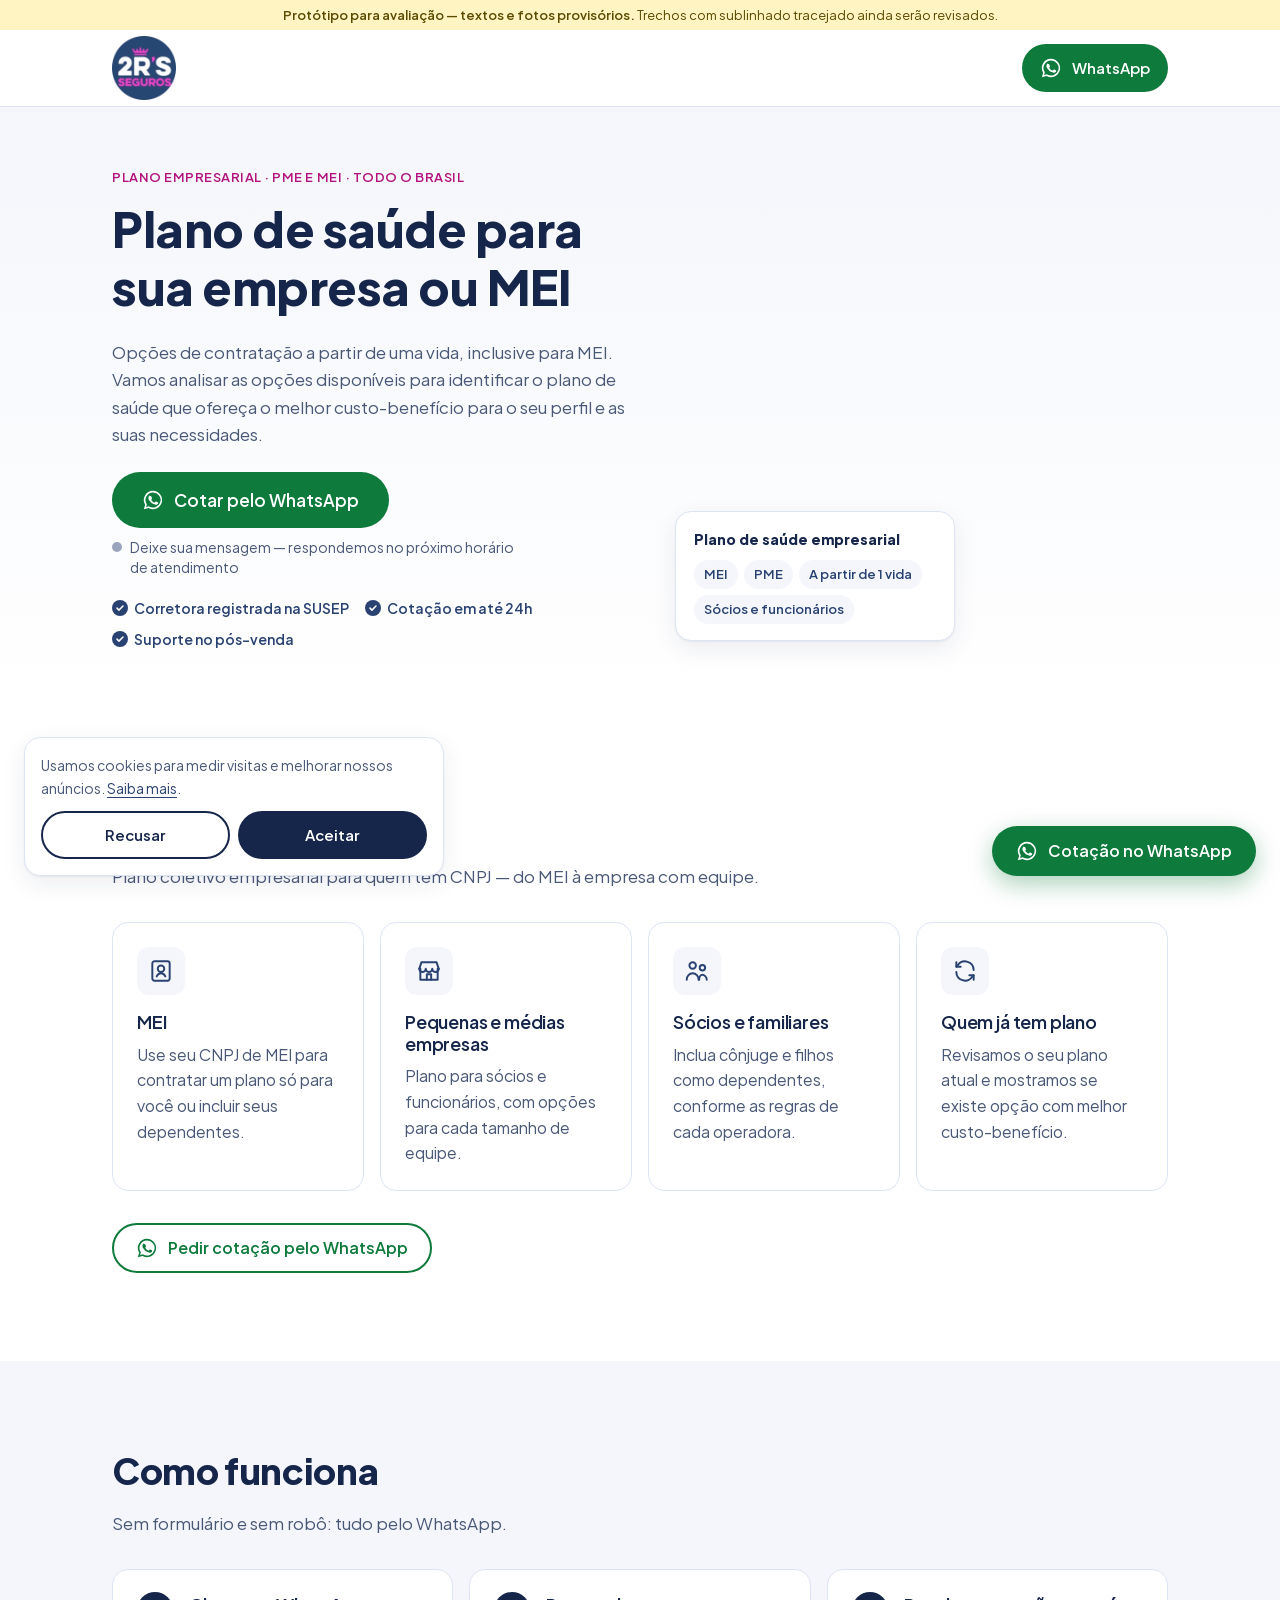
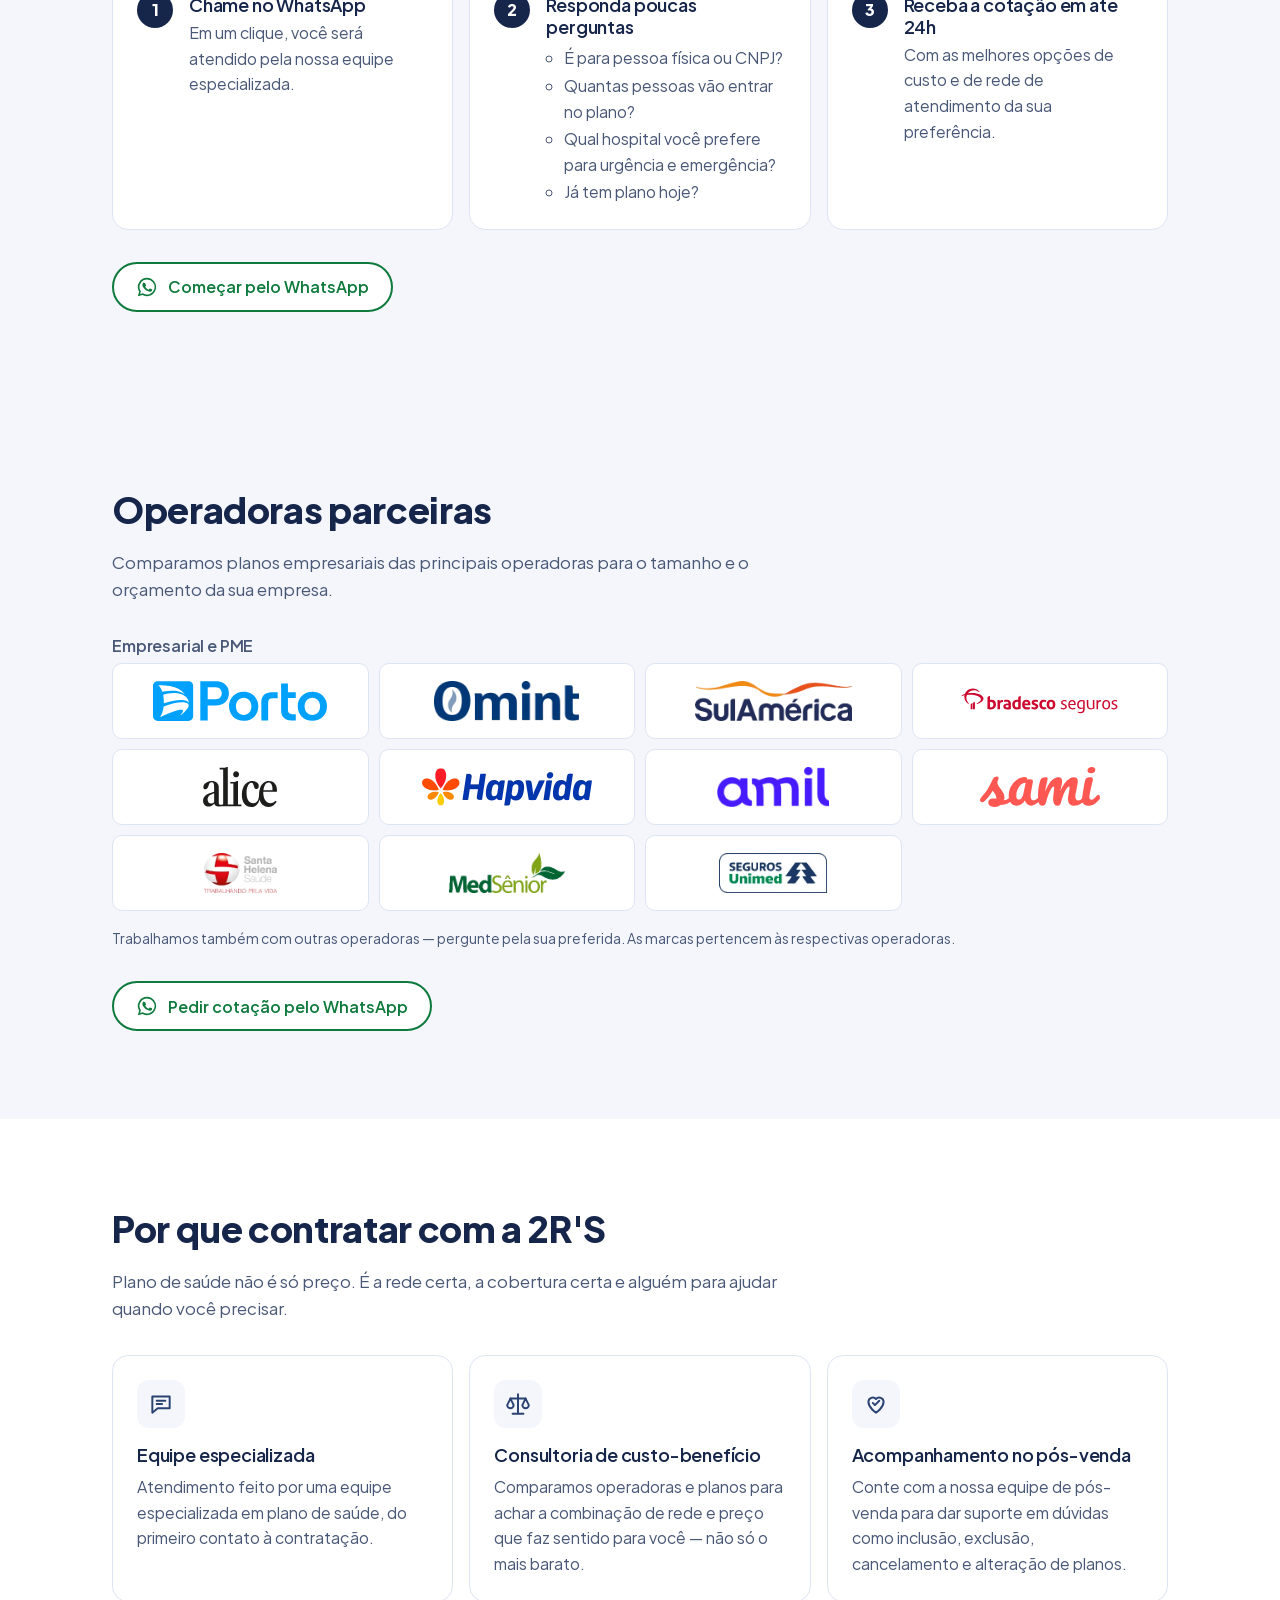
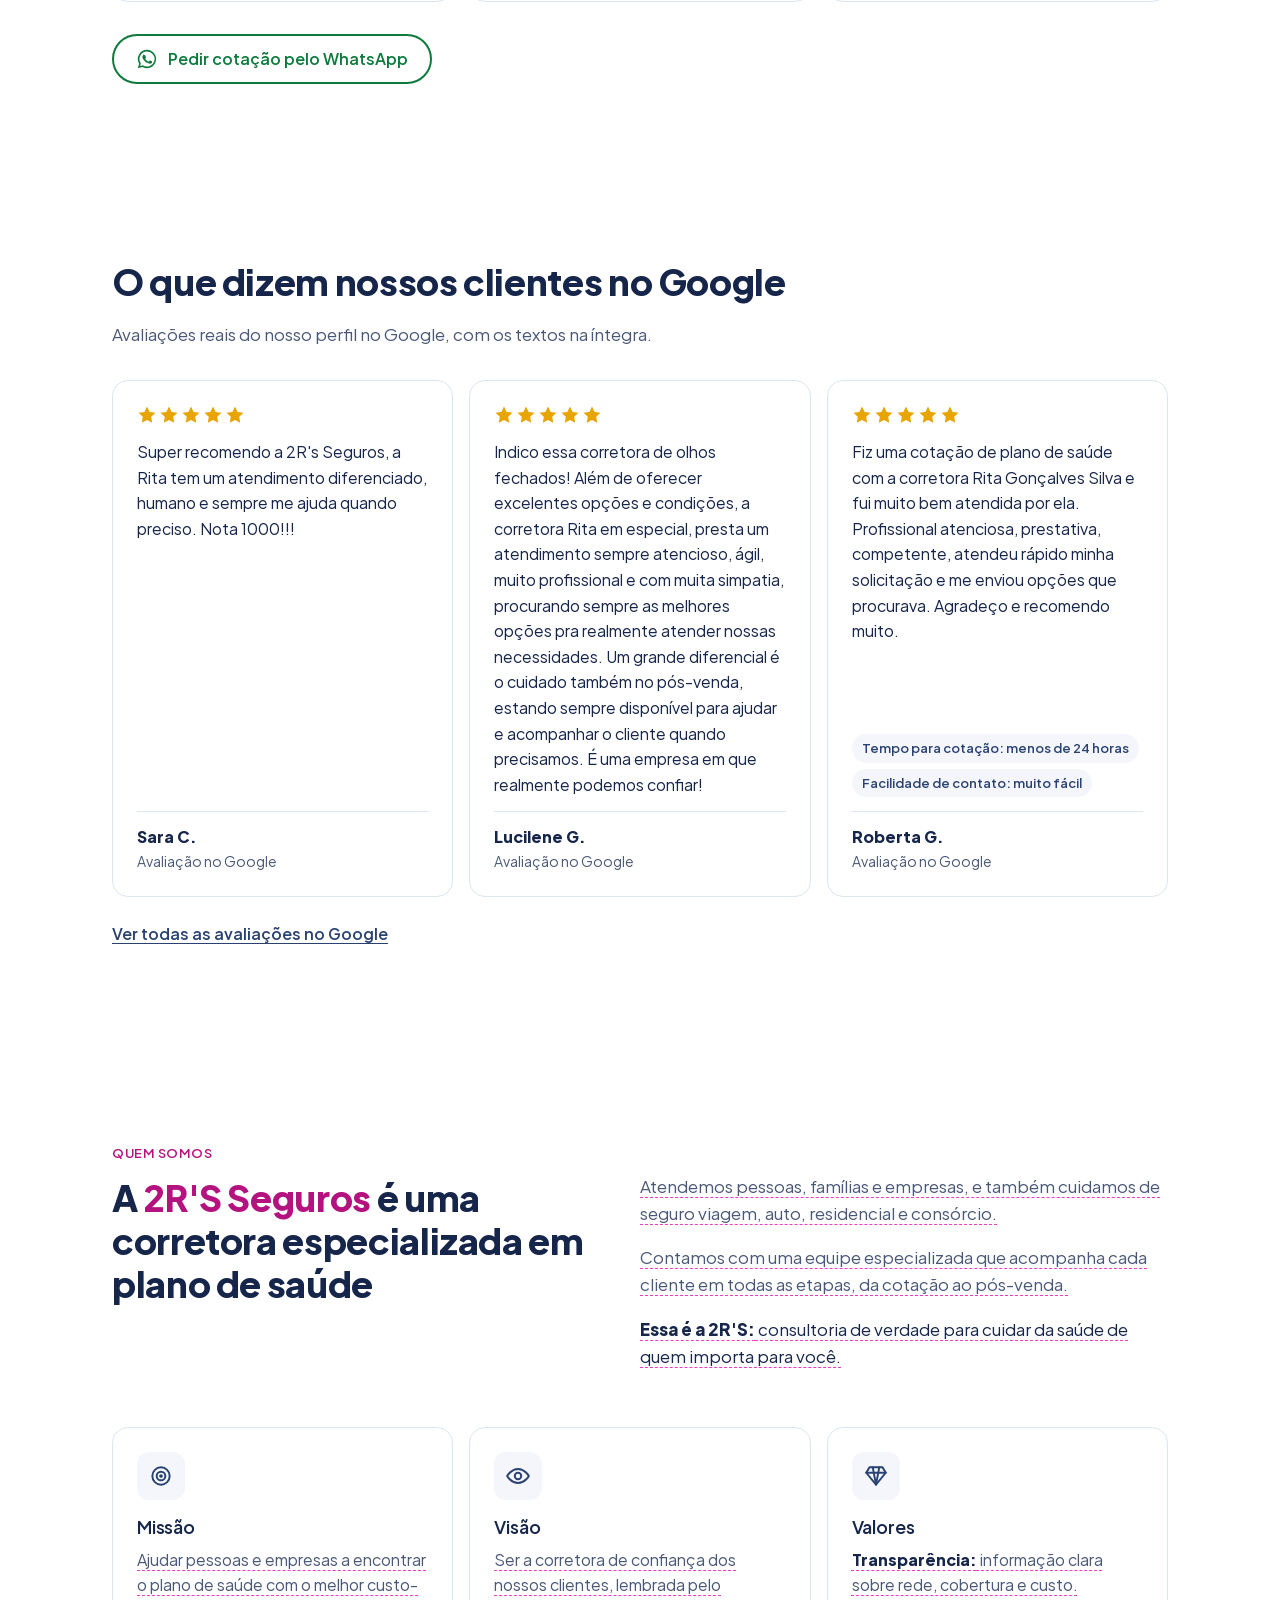
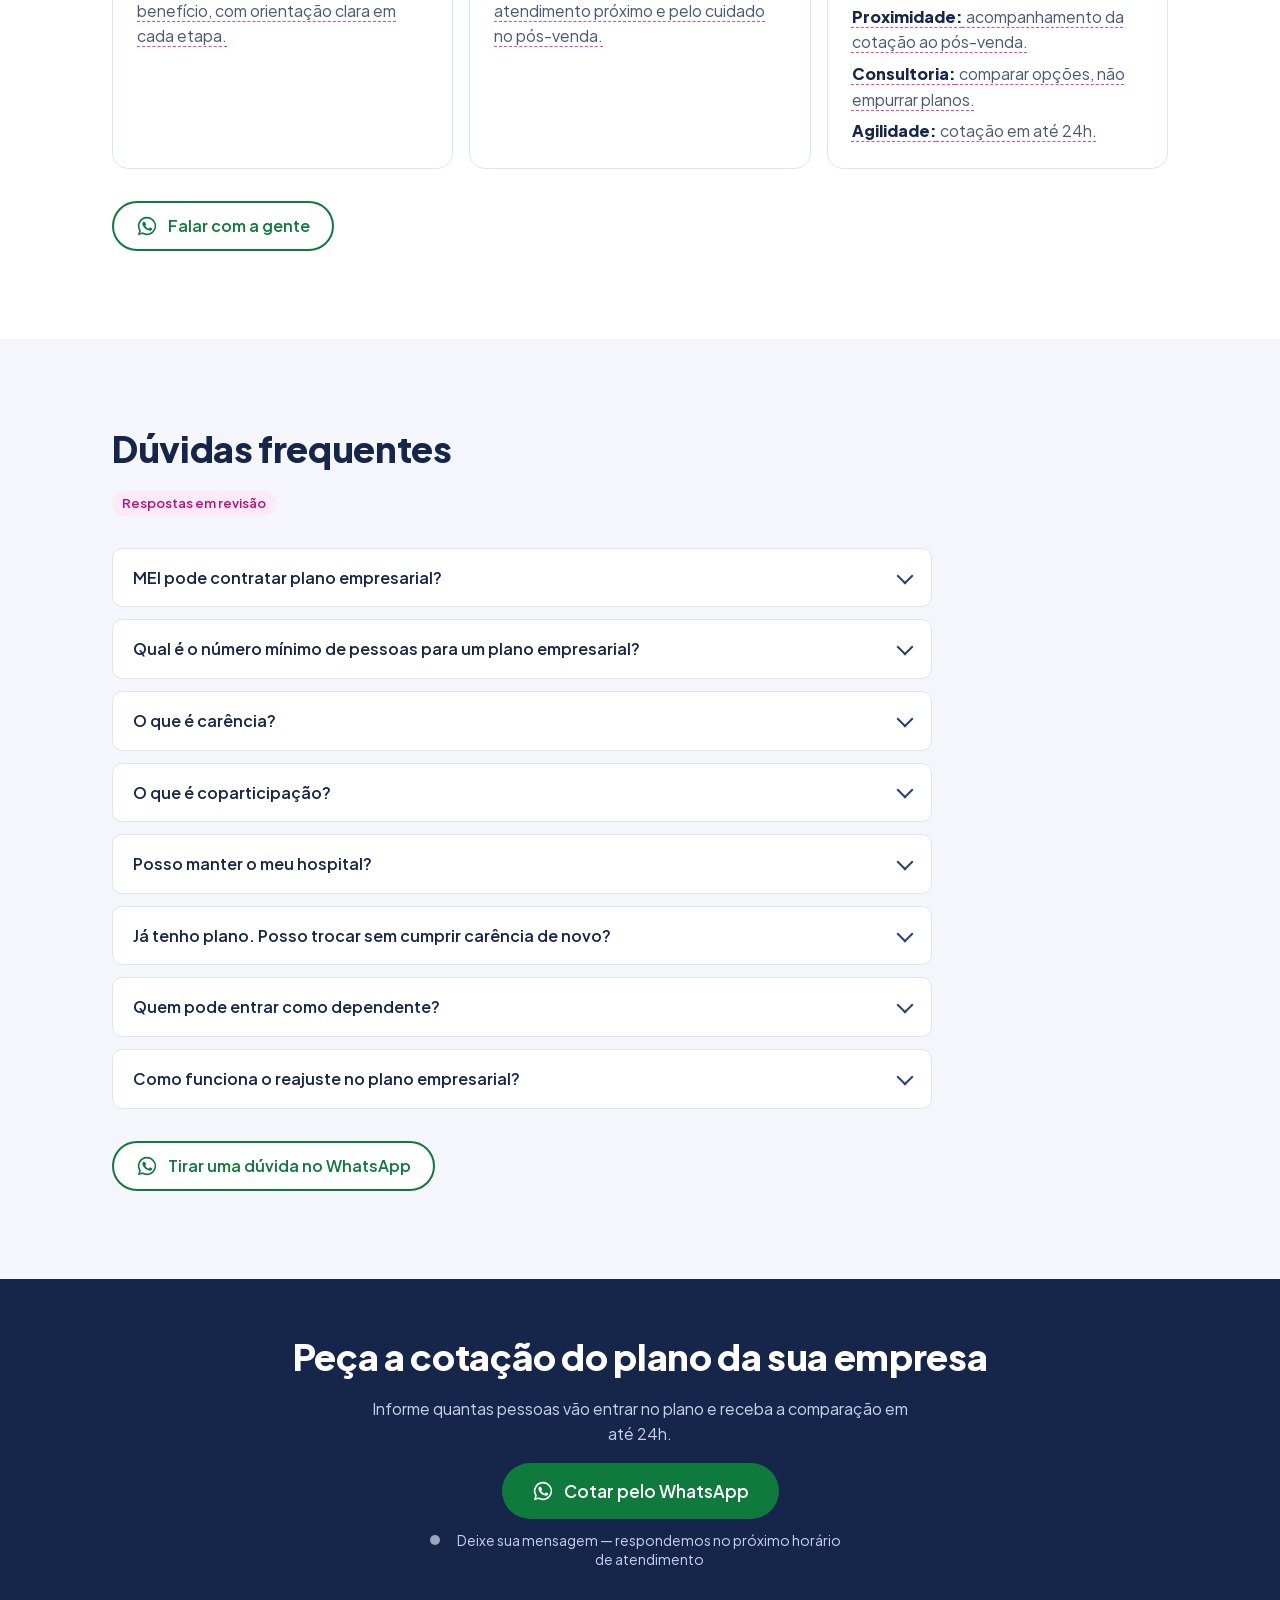
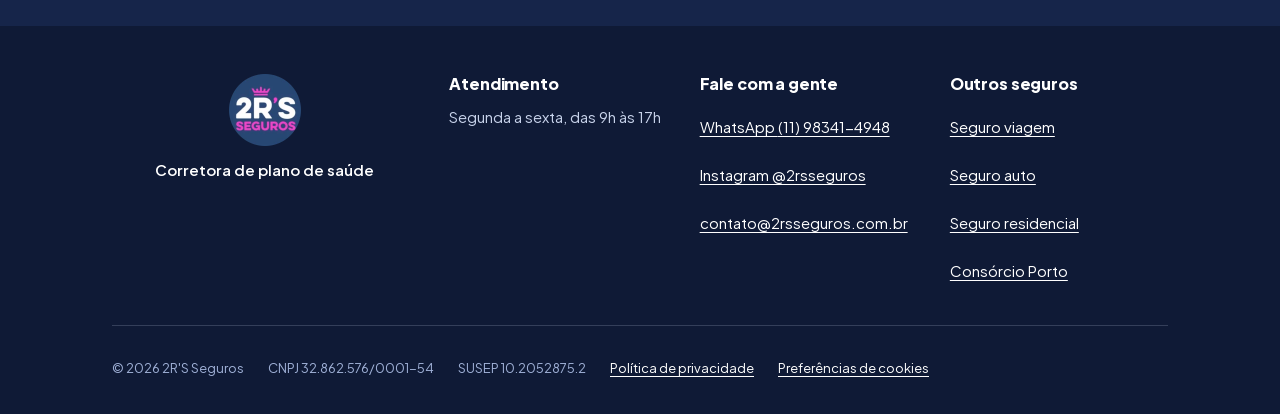
==== commit 35216209: "Remove fotos e mencoes as socias do Quem somos A 2R'S quer passar imagem institucional, de equipe: a" ====
--- a/plano-de-saude-empresarial/index.html
+++ b/plano-de-saude-empresarial/index.html
@@ -26,7 +26,7 @@
 <link rel="apple-touch-icon" href="/favicon.png">
 <link rel="preload" href="/assets/fonts/plus-jakarta-sans-800.woff2" as="font" type="font/woff2" crossorigin>
 <link rel="preload" href="/assets/fonts/plus-jakarta-sans-400.woff2" as="font" type="font/woff2" crossorigin>
-<link rel="stylesheet" href="/assets/css/site.css?v=8">
+<link rel="stylesheet" href="/assets/css/site.css?v=9">
 <!-- Consent Mode v2: padrão "denied" até o visitante aceitar (banner em site.js). Precisa vir ANTES do GTM. -->
 <script>
 window.dataLayer=window.dataLayer||[];function gtag(){dataLayer.push(arguments);}
@@ -71,8 +71,8 @@
   ]
 }
 </script>
-<script src="/assets/js/config.js?v=8" defer></script>
-<script src="/assets/js/site.js?v=8" defer></script>
+<script src="/assets/js/config.js?v=9" defer></script>
+<script src="/assets/js/site.js?v=9" defer></script>
 </head>
 <body>
 <!-- Google Tag Manager (noscript) -->
@@ -182,18 +182,14 @@
   <section class="section" id="quem-somos" aria-labelledby="quem-somos-t">
     <div class="container">
       <div class="about-grid">
+        <div class="about-title">
+          <span class="eyebrow">Quem somos</span>
+          <h2 id="quem-somos-t">A <span class="brand">2R'S Seguros</span> é uma corretora especializada em plano de saúde</h2>
+        </div>
         <div class="about-text">
-          <span class="eyebrow">Quem somos</span>
-          <h2 id="quem-somos-t">A <span class="brand">2R'S Seguros</span> é a corretora da Rita e da Renata</h2>
-          <p class="placeholder">Somos especializadas em plano de saúde para pessoas, famílias e empresas, e também cuidamos de seguro viagem, auto, residencial e consórcio.</p>
-          <p class="placeholder">O atendimento é exclusivo: cada cliente é acompanhado de perto por nós, da cotação ao pós-venda.</p>
+          <p class="placeholder">Atendemos pessoas, famílias e empresas, e também cuidamos de seguro viagem, auto, residencial e consórcio.</p>
+          <p class="placeholder">Contamos com uma equipe especializada que acompanha cada cliente em todas as etapas, da cotação ao pós-venda.</p>
           <p class="about-closing placeholder"><strong>Essa é a 2R'S:</strong> consultoria de verdade para cuidar da saúde de quem importa para você.</p>
-        </div>
-        <div class="about-photos">
-          <!-- FOTO: Rita -->
-          <figure class="partner"><div class="partner-photo placeholder-box"><svg viewBox="0 0 400 500" role="img" aria-label="Foto provisória de Rita"><rect width="400" height="500" fill="#dde4f2"/><circle cx="200" cy="190" r="86" fill="#c3cde4"/><path d="M60 500c0-92 63-160 140-160s140 68 140 160z" fill="#c3cde4"/><text x="200" y="206" text-anchor="middle" font-family="Plus Jakarta Sans, sans-serif" font-size="44" font-weight="800" fill="#2a4272">Rita</text><text x="200" y="470" text-anchor="middle" font-family="Plus Jakarta Sans, sans-serif" font-size="22" font-weight="600" fill="#4a5878">foto em breve</text></svg></div><figcaption><strong>Rita</strong><span>Sócia</span></figcaption></figure>
-          <!-- FOTO: Renata -->
-          <figure class="partner"><div class="partner-photo placeholder-box"><svg viewBox="0 0 400 500" role="img" aria-label="Foto provisória de Renata"><rect width="400" height="500" fill="#dde4f2"/><circle cx="200" cy="190" r="86" fill="#c3cde4"/><path d="M60 500c0-92 63-160 140-160s140 68 140 160z" fill="#c3cde4"/><text x="200" y="206" text-anchor="middle" font-family="Plus Jakarta Sans, sans-serif" font-size="44" font-weight="800" fill="#2a4272">Renata</text><text x="200" y="470" text-anchor="middle" font-family="Plus Jakarta Sans, sans-serif" font-size="22" font-weight="600" fill="#4a5878">foto em breve</text></svg></div><figcaption><strong>Renata</strong><span>Sócia</span></figcaption></figure>
         </div>
       </div>
       <div class="mvv">
@@ -209,7 +205,7 @@
     <div class="container">
       <div class="section-head">
         <h2 id="duvidas-t">Dúvidas frequentes</h2>
-        <p><span class="placeholder-note">Respostas em revisão pelas sócias</span></p>
+        <p><span class="placeholder-note">Respostas em revisão</span></p>
       </div>
       <div class="faq"><details><summary>MEI pode contratar plano empresarial?</summary><div class="answer placeholder"><p>Sim. Hoje já existem opções de plano PJ a partir de 1 vida — ou seja, o próprio MEI pode contratar só para si, e incluir dependentes se quiser.</p><p>Cada operadora tem suas regras, como um tempo mínimo de CNPJ ativo. A gente confere isso para você.</p></div></details><details><summary>Qual é o número mínimo de pessoas para um plano empresarial?</summary><div class="answer placeholder"><p>Há opções de plano PJ a partir de 1 vida. O mínimo exato e as condições variam de operadora para operadora, e a gente mostra quais atendem o tamanho da sua empresa.</p></div></details><details><summary>O que é carência?</summary><div class="answer placeholder"><p>É o período, depois da contratação, em que alguns atendimentos ainda não têm cobertura. A ANS define prazos máximos: 24 horas para urgência e emergência, 300 dias para parto e até 180 dias para os demais casos.</p><p>A redução de carências é sempre analisada pela operadora, caso a caso. Parto, terapias e a Cobertura Parcial Temporária (CPT) de doenças preexistentes não têm redução. A gente verifica as condições na cotação.</p></div></details><details><summary>O que é coparticipação?</summary><div class="answer placeholder"><p>No plano com coparticipação, a mensalidade costuma ser menor e você paga uma parte do valor quando usa. Há dois formatos:</p><ul><li><strong>Coparticipação total:</strong> a cobrança vale para consultas, exames e demais procedimentos.</li><li><strong>Coparticipação parcial:</strong> a cobrança vale só para alguns atendimentos, como as terapias.</li></ul><p>No plano sem coparticipação, a mensalidade é maior, mas não há cobrança por uso.</p><p>Qual compensa depende de quanto você costuma usar o plano — a gente ajuda a fazer essa conta.</p></div></details><details><summary>Posso manter o meu hospital?</summary><div class="answer placeholder"><p>Depende da rede credenciada de cada plano. Por isso perguntamos qual hospital é importante para você em urgência e emergência: assim a comparação já considera as opções que incluem esse hospital.</p></div></details><details><summary>Já tenho plano. Posso trocar sem cumprir carência de novo?</summary><div class="answer placeholder"><p>Quem já tem plano pode pedir redução de carência na troca, mas ela é <strong>sempre analisada pela operadora</strong>, que decide o que aceita reduzir.</p><p>Mesmo com redução, <strong>parto, terapias e a CPT</strong> (Cobertura Parcial Temporária, aplicada a doenças preexistentes) não têm redução de carência.</p><p>A gente leva o seu caso à operadora e explica o que muda antes de você decidir.</p></div></details><details><summary>Quem pode entrar como dependente?</summary><div class="answer placeholder"><p>Normalmente, cônjuge ou companheiro(a) e filhos. Algumas operadoras aceitam outros parentes. As regras variam por operadora e por contrato.</p></div></details><details><summary>Como funciona o reajuste no plano empresarial?</summary><div class="answer placeholder"><p>Nos planos coletivos empresariais, o reajuste anual é negociado entre a operadora e a empresa. Em contratos com menos de 30 vidas, a operadora aplica um mesmo percentual a todo o grupo de contratos desse porte.</p><p>Na cotação e no pós-venda, a gente explica como isso funciona em cada operadora.</p></div></details></div>
       <div class="section-cta"><a class="btn btn-wa-outline js-whatsapp" href="https://wa.me/5511983414948?text=Ol%C3%A1!%20Vim%20pelo%20site%20e%20quero%20uma%20cota%C3%A7%C3%A3o%20de%20plano%20de%20sa%C3%BAde%20empresarial%20(CNPJ%2FMEI)." target="_blank" rel="noopener" data-wa-location="duvidas" data-wa-page="empresarial" data-wa-product="saude-empresarial"><svg viewBox="0 0 24 24" aria-hidden="true" focusable="false"><path fill="currentColor" d="M12 2a10 10 0 0 0-8.6 15.1L2 22l5-1.3A10 10 0 1 0 12 2zm0 1.8a8.2 8.2 0 1 1-4.2 15.2l-.3-.2-3 .8.8-2.9-.2-.3A8.2 8.2 0 0 1 12 3.8z"/><path fill="currentColor" d="M8.6 7.2c-.2 0-.5 0-.7.3-.3.3-.9.9-.9 2.2s.9 2.6 1.1 2.8c.1.2 1.8 2.9 4.5 3.9 2.2.9 2.7.7 3.2.7.5-.1 1.5-.6 1.7-1.2.2-.6.2-1.1.2-1.2-.1-.1-.2-.2-.5-.3l-1.7-.8c-.2-.1-.4-.1-.6.1l-.8 1c-.1.2-.3.2-.5.1-.3-.1-1.1-.4-2-1.3-.8-.7-1.3-1.5-1.4-1.8-.2-.3 0-.4.1-.5l.4-.4.2-.4v-.4l-.8-1.9c-.2-.5-.4-.4-.5-.4h-.6z"/></svg><span>Tirar uma dúvida no WhatsApp</span></a></div>
--- a/assets/css/site.css
+++ b/assets/css/site.css
@@ -287,19 +287,13 @@
 .reviews-link a { font-weight: 600; }
 
 /* Quem somos */
-.about-grid { display: grid; gap: 32px; align-items: center; }
-.about-text h2 { color: var(--navy-900); }
-.about-text h2 .brand { color: var(--magenta-text); }
+.about-grid { display: grid; gap: 8px 48px; }
+.about-title h2 { color: var(--navy-900); margin-bottom: 0; }
+.about-title h2 .brand { color: var(--magenta-text); }
+.about-text { padding-top: 16px; }
 .about-text p { color: var(--ink-soft); font-size: 1.0625rem; }
 .about-closing { color: var(--navy-900) !important; }
 .about-closing strong { color: var(--navy-900); }
-.about-photos { display: grid; grid-template-columns: repeat(2, minmax(0, 1fr)); gap: 16px; max-width: 460px; }
-.partner { margin: 0; }
-.partner-photo { aspect-ratio: 4 / 5; border-radius: var(--radius); overflow: hidden; background: var(--navy-50); }
-.partner-photo svg { width: 100%; height: 100%; }
-.partner figcaption { margin-top: 10px; display: flex; flex-direction: column; line-height: 1.3; }
-.partner figcaption strong { color: var(--navy-900); }
-.partner figcaption span { font-size: .875rem; font-weight: 600; color: var(--magenta-text); }
 .mvv { display: grid; gap: 16px; margin-top: 40px; }
 .mvv .card p, .mvv .values { color: var(--ink-soft); }
 .values { list-style: none; padding: 0; margin: 0; display: grid; gap: 6px; }
@@ -416,8 +410,8 @@
   .hero-art { display: block; }
   .cards.three, .steps { grid-template-columns: repeat(3, minmax(0, 1fr)); }
   .cards.four { grid-template-columns: repeat(4, minmax(0, 1fr)); }
-  .about-grid { grid-template-columns: 1.2fr 1fr; gap: 56px; }
-  .about-photos { margin-left: auto; }
+  .about-grid { grid-template-columns: 1fr 1.1fr; align-items: start; }
+  .about-text { padding-top: 34px; }
   .ops { grid-template-columns: repeat(4, minmax(0, 1fr)); }
   .footer-grid { grid-template-columns: 1.4fr 1fr 1fr 1fr; }
   .section { padding: 88px 0; }
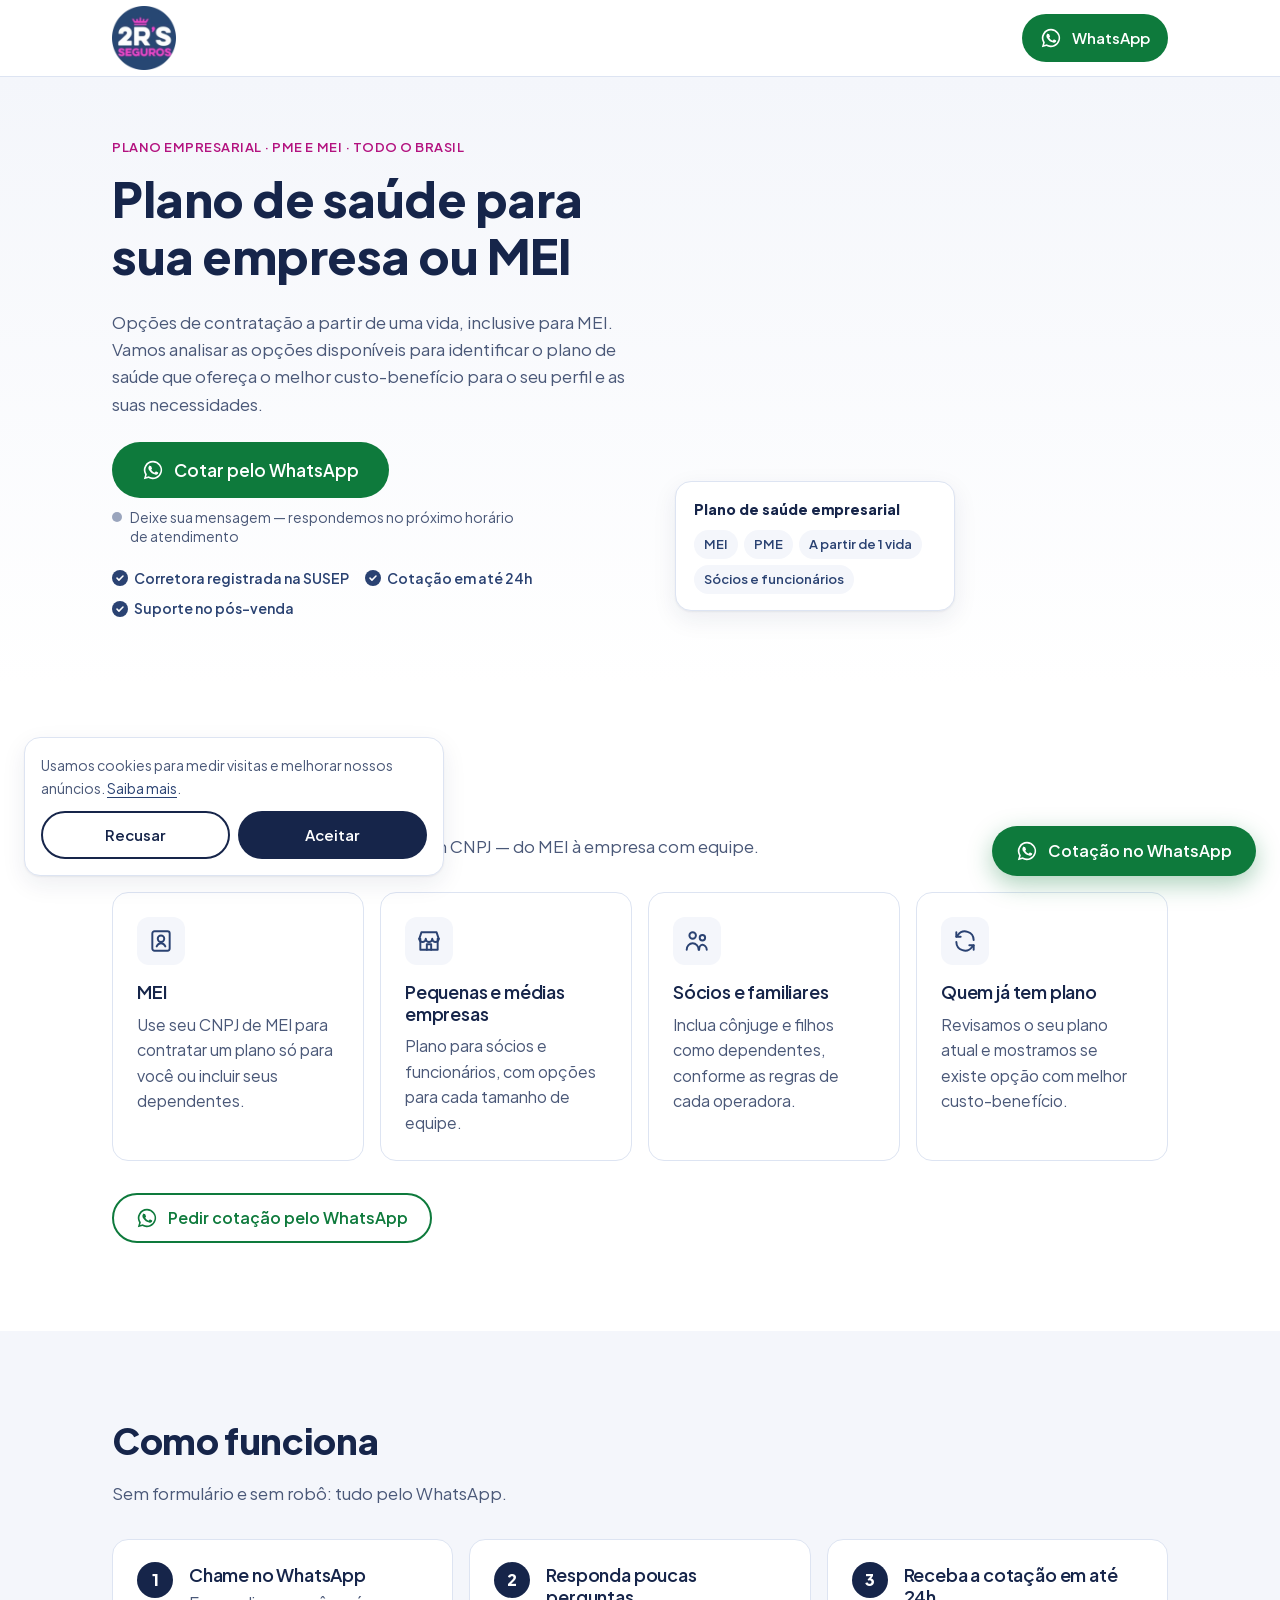
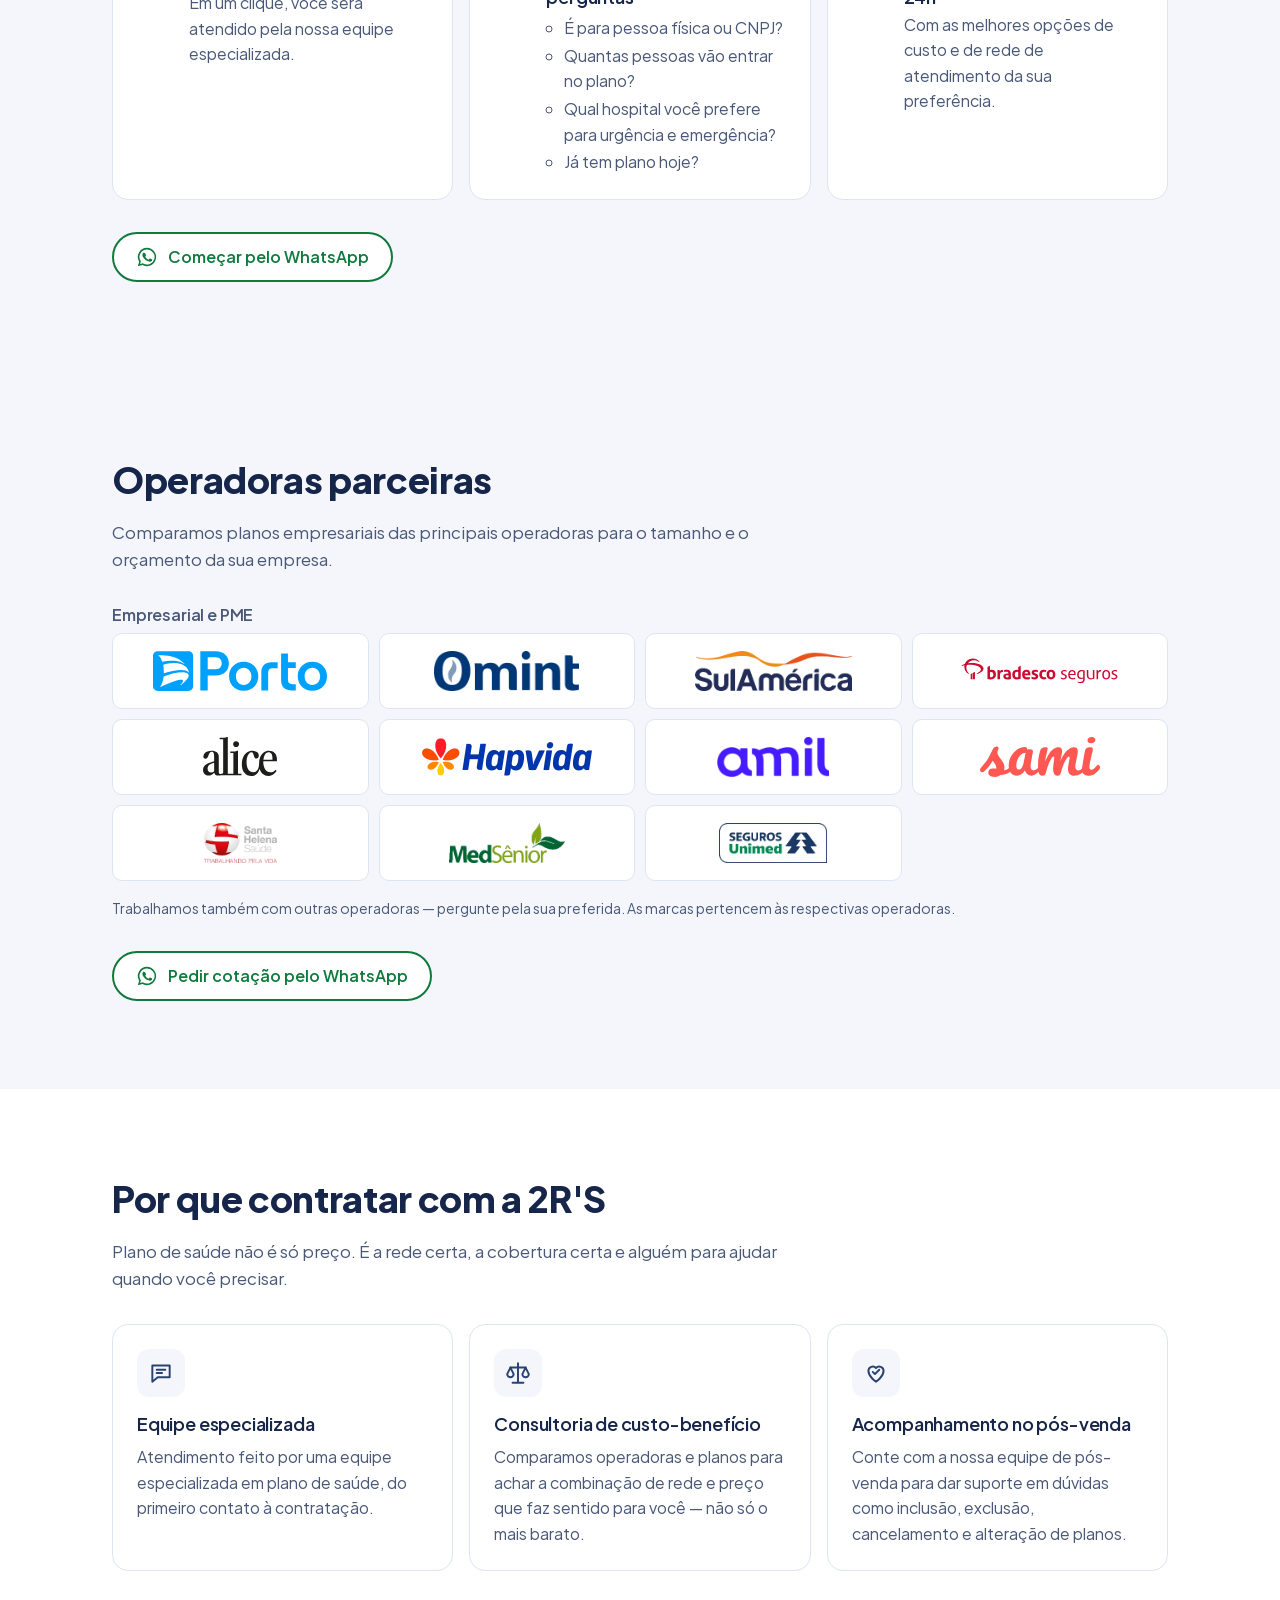
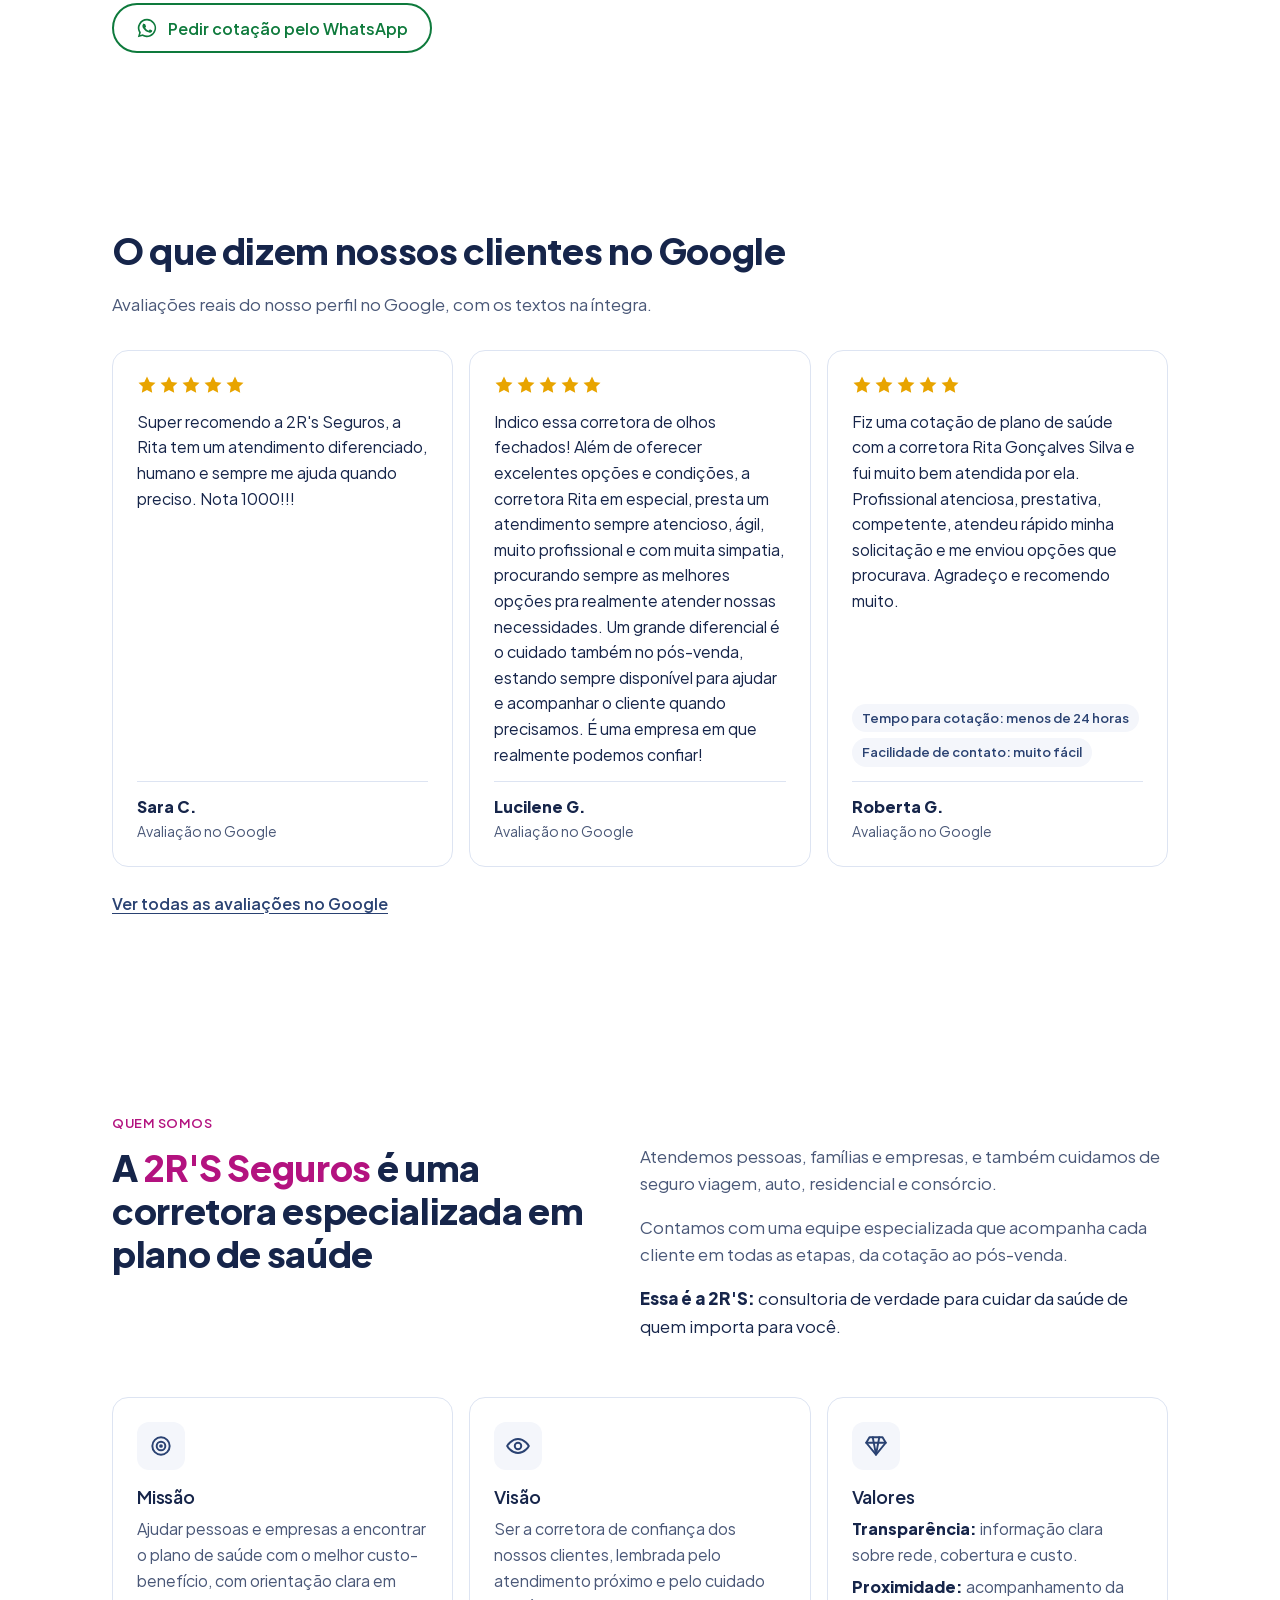
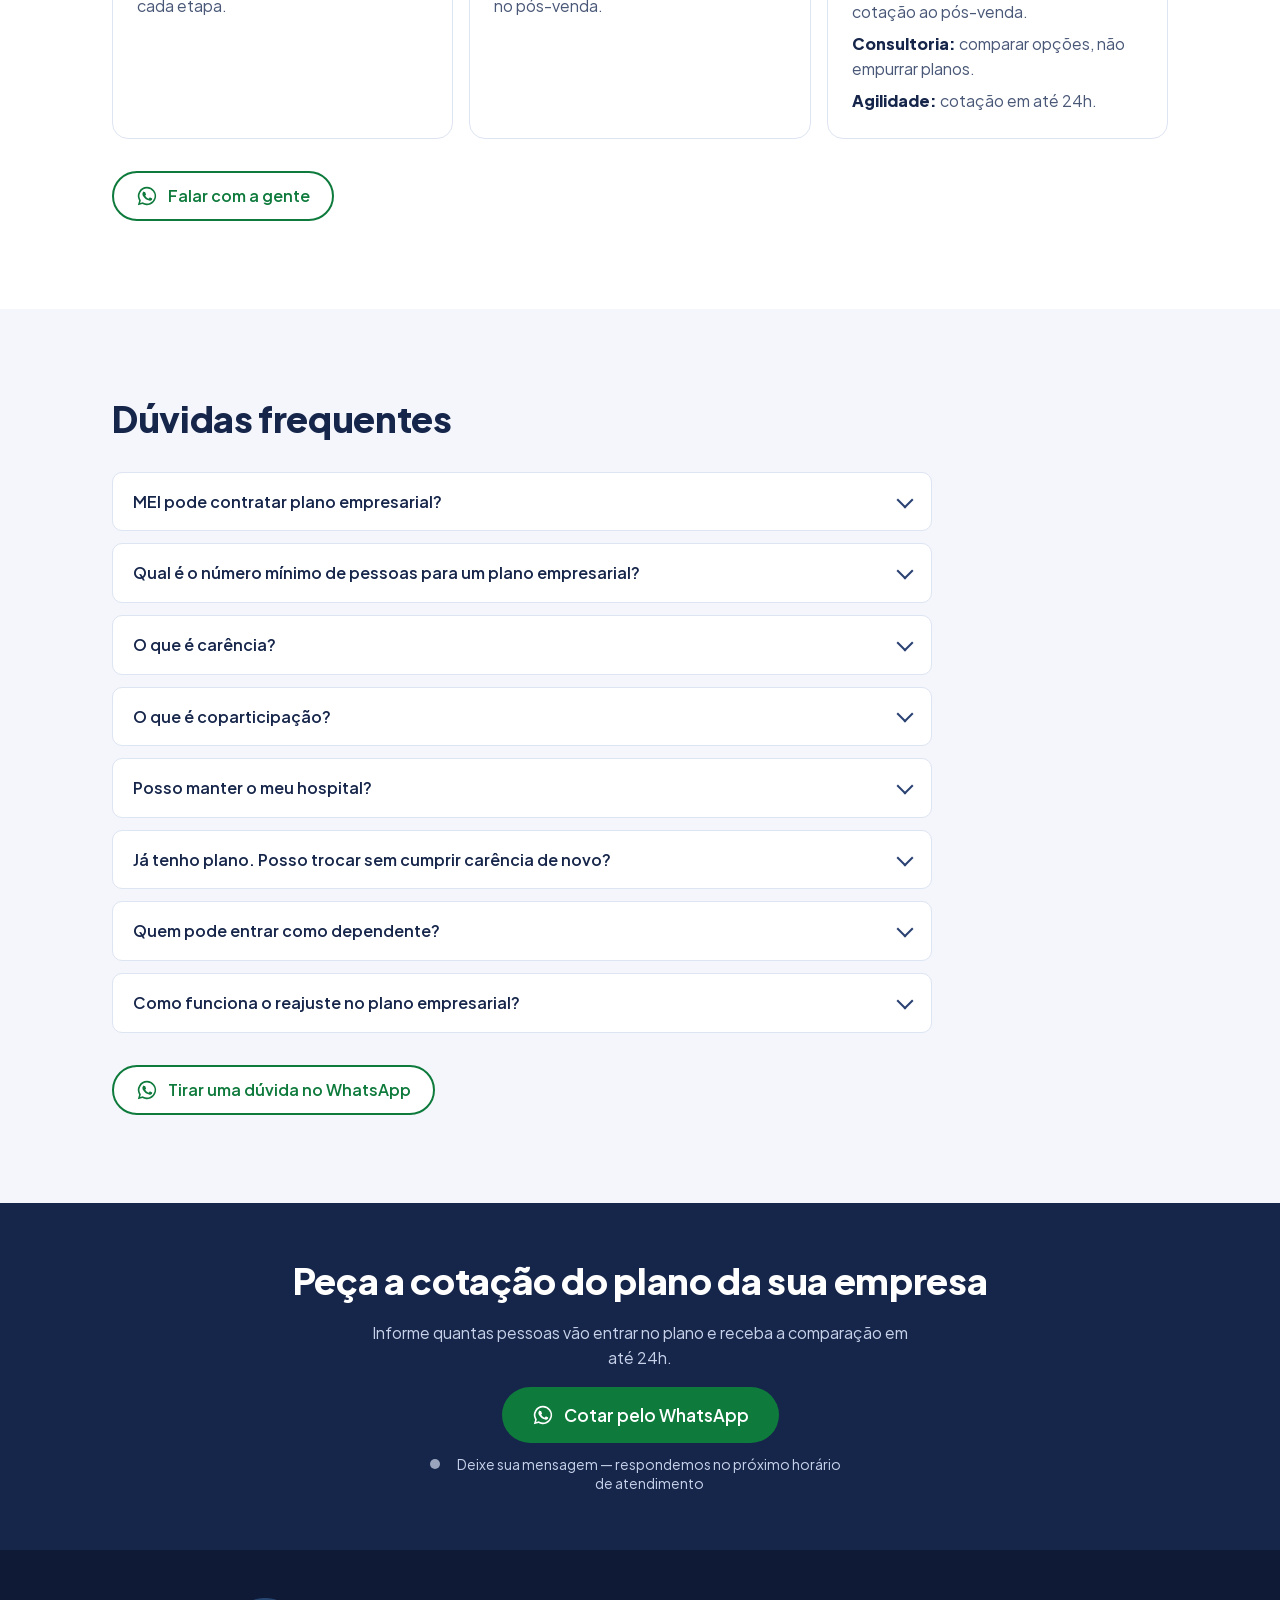
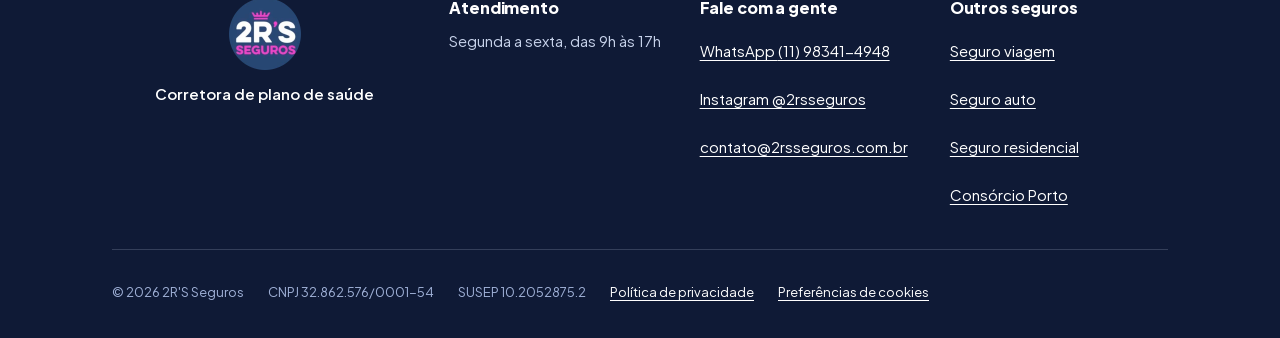
==== commit beb2936a: "Prepara o site para producao Remove a meta noindex, a faixa de prototipo e as marcacoes de texto pro" ====
--- a/plano-de-saude-empresarial/index.html
+++ b/plano-de-saude-empresarial/index.html
@@ -5,8 +5,6 @@
 <meta name="viewport" content="width=device-width, initial-scale=1">
 <title>Plano de Saúde Empresarial e MEI | 2R'S Seguros</title>
 <meta name="description" content="Plano de saúde empresarial para PME e MEI, com opções a partir de 1 vida e atendimento em todo o Brasil. Compare operadoras com consultoria e receba a cotação em até 24h.">
-<!-- PROTÓTIPO: remover a linha abaixo antes de ir para produção (ver PENDENCIAS.md) -->
-<meta name="robots" content="noindex, nofollow">
 <meta http-equiv="Content-Security-Policy" content="default-src 'self'; script-src 'self' 'unsafe-inline' https://www.googletagmanager.com https://www.googleadservices.com https://googleads.g.doubleclick.net https://www.google.com; style-src 'self' 'unsafe-inline'; font-src 'self'; img-src 'self' data: https://www.googletagmanager.com https://*.google-analytics.com https://googleads.g.doubleclick.net https://www.google.com https://www.google.com.br; connect-src 'self' https://*.google-analytics.com https://*.analytics.google.com https://*.googletagmanager.com https://www.google.com https://googleads.g.doubleclick.net https://www.googleadservices.com; frame-src https://www.googletagmanager.com https://td.doubleclick.net; base-uri 'self'; object-src 'none'; form-action 'none'">
 <meta name="referrer" content="strict-origin-when-cross-origin">
 <meta name="theme-color" content="#16254a">
@@ -26,7 +24,7 @@
 <link rel="apple-touch-icon" href="/favicon.png">
 <link rel="preload" href="/assets/fonts/plus-jakarta-sans-800.woff2" as="font" type="font/woff2" crossorigin>
 <link rel="preload" href="/assets/fonts/plus-jakarta-sans-400.woff2" as="font" type="font/woff2" crossorigin>
-<link rel="stylesheet" href="/assets/css/site.css?v=9">
+<link rel="stylesheet" href="/assets/css/site.css?v=10">
 <!-- Consent Mode v2: padrão "denied" até o visitante aceitar (banner em site.js). Precisa vir ANTES do GTM. -->
 <script>
 window.dataLayer=window.dataLayer||[];function gtag(){dataLayer.push(arguments);}
@@ -71,15 +69,14 @@
   ]
 }
 </script>
-<script src="/assets/js/config.js?v=9" defer></script>
-<script src="/assets/js/site.js?v=9" defer></script>
+<script src="/assets/js/config.js?v=10" defer></script>
+<script src="/assets/js/site.js?v=10" defer></script>
 </head>
 <body>
 <!-- Google Tag Manager (noscript) -->
 <noscript><iframe src="https://www.googletagmanager.com/ns.html?id=GTM-T7275CWD" height="0" width="0" style="display:none;visibility:hidden"></iframe></noscript>
 <!-- End Google Tag Manager (noscript) -->
 <a class="skip-link" href="#conteudo">Pular para o conteúdo</a>
-<div class="proto-bar" role="note"><strong>Protótipo para avaliação — textos e fotos provisórios.</strong><span class="more"> Trechos com sublinhado tracejado ainda serão revisados.</span></div>
 <header class="site-header">
   <div class="container">
     <a class="logo" href="/" aria-label="2R'S Seguros — página inicial"><img src="/assets/img/logo-circulo-144.webp" width="64" height="64" alt="" fetchpriority="high"></a>
@@ -187,16 +184,16 @@
           <h2 id="quem-somos-t">A <span class="brand">2R'S Seguros</span> é uma corretora especializada em plano de saúde</h2>
         </div>
         <div class="about-text">
-          <p class="placeholder">Atendemos pessoas, famílias e empresas, e também cuidamos de seguro viagem, auto, residencial e consórcio.</p>
-          <p class="placeholder">Contamos com uma equipe especializada que acompanha cada cliente em todas as etapas, da cotação ao pós-venda.</p>
-          <p class="about-closing placeholder"><strong>Essa é a 2R'S:</strong> consultoria de verdade para cuidar da saúde de quem importa para você.</p>
+          <p>Atendemos pessoas, famílias e empresas, e também cuidamos de seguro viagem, auto, residencial e consórcio.</p>
+          <p>Contamos com uma equipe especializada que acompanha cada cliente em todas as etapas, da cotação ao pós-venda.</p>
+          <p class="about-closing"><strong>Essa é a 2R'S:</strong> consultoria de verdade para cuidar da saúde de quem importa para você.</p>
         </div>
       </div>
       <div class="mvv">
-        <div class="card"><div class="icon"><svg viewBox="0 0 24 24" fill="none" stroke="currentColor" stroke-width="1.8" stroke-linecap="round" stroke-linejoin="round" aria-hidden="true" focusable="false"><circle cx="12" cy="12" r="8"/><circle cx="12" cy="12" r="4"/><circle cx="12" cy="12" r="0.8" fill="currentColor"/></svg></div><h3>Missão</h3><p class="placeholder">Ajudar pessoas e empresas a encontrar o plano de saúde com o melhor custo-benefício, com orientação clara em cada etapa.</p></div>
-        <div class="card"><div class="icon"><svg viewBox="0 0 24 24" fill="none" stroke="currentColor" stroke-width="1.8" stroke-linecap="round" stroke-linejoin="round" aria-hidden="true" focusable="false"><path d="M2 12s3.6-6.5 10-6.5S22 12 22 12s-3.6 6.5-10 6.5S2 12 2 12z"/><circle cx="12" cy="12" r="3"/></svg></div><h3>Visão</h3><p class="placeholder">Ser a corretora de confiança dos nossos clientes, lembrada pelo atendimento próximo e pelo cuidado no pós-venda.</p></div>
+        <div class="card"><div class="icon"><svg viewBox="0 0 24 24" fill="none" stroke="currentColor" stroke-width="1.8" stroke-linecap="round" stroke-linejoin="round" aria-hidden="true" focusable="false"><circle cx="12" cy="12" r="8"/><circle cx="12" cy="12" r="4"/><circle cx="12" cy="12" r="0.8" fill="currentColor"/></svg></div><h3>Missão</h3><p>Ajudar pessoas e empresas a encontrar o plano de saúde com o melhor custo-benefício, com orientação clara em cada etapa.</p></div>
+        <div class="card"><div class="icon"><svg viewBox="0 0 24 24" fill="none" stroke="currentColor" stroke-width="1.8" stroke-linecap="round" stroke-linejoin="round" aria-hidden="true" focusable="false"><path d="M2 12s3.6-6.5 10-6.5S22 12 22 12s-3.6 6.5-10 6.5S2 12 2 12z"/><circle cx="12" cy="12" r="3"/></svg></div><h3>Visão</h3><p>Ser a corretora de confiança dos nossos clientes, lembrada pelo atendimento próximo e pelo cuidado no pós-venda.</p></div>
         <div class="card"><div class="icon"><svg viewBox="0 0 24 24" fill="none" stroke="currentColor" stroke-width="1.8" stroke-linecap="round" stroke-linejoin="round" aria-hidden="true" focusable="false"><path d="M6 4h12l3 5-9 11L3 9z"/><path d="M3 9h18M9 4l3 16M15 4l-3 16"/></svg></div><h3>Valores</h3>
-          <ul class="values placeholder"><li><strong>Transparência:</strong> informação clara sobre rede, cobertura e custo.</li><li><strong>Proximidade:</strong> acompanhamento da cotação ao pós-venda.</li><li><strong>Consultoria:</strong> comparar opções, não empurrar planos.</li><li><strong>Agilidade:</strong> cotação em até 24h.</li></ul></div>
+          <ul class="values"><li><strong>Transparência:</strong> informação clara sobre rede, cobertura e custo.</li><li><strong>Proximidade:</strong> acompanhamento da cotação ao pós-venda.</li><li><strong>Consultoria:</strong> comparar opções, não empurrar planos.</li><li><strong>Agilidade:</strong> cotação em até 24h.</li></ul></div>
       </div>
       <div class="section-cta"><a class="btn btn-wa-outline js-whatsapp" href="https://wa.me/5511983414948?text=Ol%C3%A1!%20Vim%20pelo%20site%20e%20quero%20uma%20cota%C3%A7%C3%A3o%20de%20plano%20de%20sa%C3%BAde%20empresarial%20(CNPJ%2FMEI)." target="_blank" rel="noopener" data-wa-location="quem-somos" data-wa-page="empresarial" data-wa-product="saude-empresarial"><svg viewBox="0 0 24 24" aria-hidden="true" focusable="false"><path fill="currentColor" d="M12 2a10 10 0 0 0-8.6 15.1L2 22l5-1.3A10 10 0 1 0 12 2zm0 1.8a8.2 8.2 0 1 1-4.2 15.2l-.3-.2-3 .8.8-2.9-.2-.3A8.2 8.2 0 0 1 12 3.8z"/><path fill="currentColor" d="M8.6 7.2c-.2 0-.5 0-.7.3-.3.3-.9.9-.9 2.2s.9 2.6 1.1 2.8c.1.2 1.8 2.9 4.5 3.9 2.2.9 2.7.7 3.2.7.5-.1 1.5-.6 1.7-1.2.2-.6.2-1.1.2-1.2-.1-.1-.2-.2-.5-.3l-1.7-.8c-.2-.1-.4-.1-.6.1l-.8 1c-.1.2-.3.2-.5.1-.3-.1-1.1-.4-2-1.3-.8-.7-1.3-1.5-1.4-1.8-.2-.3 0-.4.1-.5l.4-.4.2-.4v-.4l-.8-1.9c-.2-.5-.4-.4-.5-.4h-.6z"/></svg><span>Falar com a gente</span></a></div>
     </div>
@@ -205,9 +202,8 @@
     <div class="container">
       <div class="section-head">
         <h2 id="duvidas-t">Dúvidas frequentes</h2>
-        <p><span class="placeholder-note">Respostas em revisão</span></p>
-      </div>
-      <div class="faq"><details><summary>MEI pode contratar plano empresarial?</summary><div class="answer placeholder"><p>Sim. Hoje já existem opções de plano PJ a partir de 1 vida — ou seja, o próprio MEI pode contratar só para si, e incluir dependentes se quiser.</p><p>Cada operadora tem suas regras, como um tempo mínimo de CNPJ ativo. A gente confere isso para você.</p></div></details><details><summary>Qual é o número mínimo de pessoas para um plano empresarial?</summary><div class="answer placeholder"><p>Há opções de plano PJ a partir de 1 vida. O mínimo exato e as condições variam de operadora para operadora, e a gente mostra quais atendem o tamanho da sua empresa.</p></div></details><details><summary>O que é carência?</summary><div class="answer placeholder"><p>É o período, depois da contratação, em que alguns atendimentos ainda não têm cobertura. A ANS define prazos máximos: 24 horas para urgência e emergência, 300 dias para parto e até 180 dias para os demais casos.</p><p>A redução de carências é sempre analisada pela operadora, caso a caso. Parto, terapias e a Cobertura Parcial Temporária (CPT) de doenças preexistentes não têm redução. A gente verifica as condições na cotação.</p></div></details><details><summary>O que é coparticipação?</summary><div class="answer placeholder"><p>No plano com coparticipação, a mensalidade costuma ser menor e você paga uma parte do valor quando usa. Há dois formatos:</p><ul><li><strong>Coparticipação total:</strong> a cobrança vale para consultas, exames e demais procedimentos.</li><li><strong>Coparticipação parcial:</strong> a cobrança vale só para alguns atendimentos, como as terapias.</li></ul><p>No plano sem coparticipação, a mensalidade é maior, mas não há cobrança por uso.</p><p>Qual compensa depende de quanto você costuma usar o plano — a gente ajuda a fazer essa conta.</p></div></details><details><summary>Posso manter o meu hospital?</summary><div class="answer placeholder"><p>Depende da rede credenciada de cada plano. Por isso perguntamos qual hospital é importante para você em urgência e emergência: assim a comparação já considera as opções que incluem esse hospital.</p></div></details><details><summary>Já tenho plano. Posso trocar sem cumprir carência de novo?</summary><div class="answer placeholder"><p>Quem já tem plano pode pedir redução de carência na troca, mas ela é <strong>sempre analisada pela operadora</strong>, que decide o que aceita reduzir.</p><p>Mesmo com redução, <strong>parto, terapias e a CPT</strong> (Cobertura Parcial Temporária, aplicada a doenças preexistentes) não têm redução de carência.</p><p>A gente leva o seu caso à operadora e explica o que muda antes de você decidir.</p></div></details><details><summary>Quem pode entrar como dependente?</summary><div class="answer placeholder"><p>Normalmente, cônjuge ou companheiro(a) e filhos. Algumas operadoras aceitam outros parentes. As regras variam por operadora e por contrato.</p></div></details><details><summary>Como funciona o reajuste no plano empresarial?</summary><div class="answer placeholder"><p>Nos planos coletivos empresariais, o reajuste anual é negociado entre a operadora e a empresa. Em contratos com menos de 30 vidas, a operadora aplica um mesmo percentual a todo o grupo de contratos desse porte.</p><p>Na cotação e no pós-venda, a gente explica como isso funciona em cada operadora.</p></div></details></div>
+      </div>
+      <div class="faq"><details><summary>MEI pode contratar plano empresarial?</summary><div class="answer"><p>Sim. Hoje já existem opções de plano PJ a partir de 1 vida — ou seja, o próprio MEI pode contratar só para si, e incluir dependentes se quiser.</p><p>Cada operadora tem suas regras, como um tempo mínimo de CNPJ ativo. A gente confere isso para você.</p></div></details><details><summary>Qual é o número mínimo de pessoas para um plano empresarial?</summary><div class="answer"><p>Há opções de plano PJ a partir de 1 vida. O mínimo exato e as condições variam de operadora para operadora, e a gente mostra quais atendem o tamanho da sua empresa.</p></div></details><details><summary>O que é carência?</summary><div class="answer"><p>É o período, depois da contratação, em que alguns atendimentos ainda não têm cobertura. A ANS define prazos máximos: 24 horas para urgência e emergência, 300 dias para parto e até 180 dias para os demais casos.</p><p>A redução de carências é sempre analisada pela operadora, caso a caso. Parto, terapias e a Cobertura Parcial Temporária (CPT) de doenças preexistentes não têm redução. A gente verifica as condições na cotação.</p></div></details><details><summary>O que é coparticipação?</summary><div class="answer"><p>No plano com coparticipação, a mensalidade costuma ser menor e você paga uma parte do valor quando usa. Há dois formatos:</p><ul><li><strong>Coparticipação total:</strong> a cobrança vale para consultas, exames e demais procedimentos.</li><li><strong>Coparticipação parcial:</strong> a cobrança vale só para alguns atendimentos, como as terapias.</li></ul><p>No plano sem coparticipação, a mensalidade é maior, mas não há cobrança por uso.</p><p>Qual compensa depende de quanto você costuma usar o plano — a gente ajuda a fazer essa conta.</p></div></details><details><summary>Posso manter o meu hospital?</summary><div class="answer"><p>Depende da rede credenciada de cada plano. Por isso perguntamos qual hospital é importante para você em urgência e emergência: assim a comparação já considera as opções que incluem esse hospital.</p></div></details><details><summary>Já tenho plano. Posso trocar sem cumprir carência de novo?</summary><div class="answer"><p>Quem já tem plano pode pedir redução de carência na troca, mas ela é <strong>sempre analisada pela operadora</strong>, que decide o que aceita reduzir.</p><p>Mesmo com redução, <strong>parto, terapias e a CPT</strong> (Cobertura Parcial Temporária, aplicada a doenças preexistentes) não têm redução de carência.</p><p>A gente leva o seu caso à operadora e explica o que muda antes de você decidir.</p></div></details><details><summary>Quem pode entrar como dependente?</summary><div class="answer"><p>Normalmente, cônjuge ou companheiro(a) e filhos. Algumas operadoras aceitam outros parentes. As regras variam por operadora e por contrato.</p></div></details><details><summary>Como funciona o reajuste no plano empresarial?</summary><div class="answer"><p>Nos planos coletivos empresariais, o reajuste anual é negociado entre a operadora e a empresa. Em contratos com menos de 30 vidas, a operadora aplica um mesmo percentual a todo o grupo de contratos desse porte.</p><p>Na cotação e no pós-venda, a gente explica como isso funciona em cada operadora.</p></div></details></div>
       <div class="section-cta"><a class="btn btn-wa-outline js-whatsapp" href="https://wa.me/5511983414948?text=Ol%C3%A1!%20Vim%20pelo%20site%20e%20quero%20uma%20cota%C3%A7%C3%A3o%20de%20plano%20de%20sa%C3%BAde%20empresarial%20(CNPJ%2FMEI)." target="_blank" rel="noopener" data-wa-location="duvidas" data-wa-page="empresarial" data-wa-product="saude-empresarial"><svg viewBox="0 0 24 24" aria-hidden="true" focusable="false"><path fill="currentColor" d="M12 2a10 10 0 0 0-8.6 15.1L2 22l5-1.3A10 10 0 1 0 12 2zm0 1.8a8.2 8.2 0 1 1-4.2 15.2l-.3-.2-3 .8.8-2.9-.2-.3A8.2 8.2 0 0 1 12 3.8z"/><path fill="currentColor" d="M8.6 7.2c-.2 0-.5 0-.7.3-.3.3-.9.9-.9 2.2s.9 2.6 1.1 2.8c.1.2 1.8 2.9 4.5 3.9 2.2.9 2.7.7 3.2.7.5-.1 1.5-.6 1.7-1.2.2-.6.2-1.1.2-1.2-.1-.1-.2-.2-.5-.3l-1.7-.8c-.2-.1-.4-.1-.6.1l-.8 1c-.1.2-.3.2-.5.1-.3-.1-1.1-.4-2-1.3-.8-.7-1.3-1.5-1.4-1.8-.2-.3 0-.4.1-.5l.4-.4.2-.4v-.4l-.8-1.9c-.2-.5-.4-.4-.5-.4h-.6z"/></svg><span>Tirar uma dúvida no WhatsApp</span></a></div>
     </div>
   </section>
--- a/assets/css/site.css
+++ b/assets/css/site.css
@@ -41,8 +41,6 @@
   --wa-hover: #0b6b35;
   --wa-tint: #e6f4ec;
 
-  --proto-bg: #fff4c2;
-  --proto-ink: #5b4a00;
 
   --radius: 16px;
   --radius-sm: 10px;
@@ -87,30 +85,6 @@
   background: var(--navy-900); color: #fff; padding: 12px 16px; border-radius: var(--radius-sm);
 }
 .skip-link:focus { top: 8px; color: #fff; }
-
-/* ---------- Conteúdo provisório ---------- */
-
-.placeholder {
-  text-decoration-line: underline;
-  text-decoration-style: dashed;
-  text-decoration-color: var(--magenta);
-  text-decoration-thickness: 1px;
-  text-underline-offset: 4px;
-}
-.placeholder-box { outline: 2px dashed var(--magenta); outline-offset: 4px; }
-.placeholder-note {
-  display: inline-block; font-size: .8125rem; font-weight: 600;
-  color: var(--magenta-text); background: #fdeaf7; border-radius: 999px; padding: 2px 10px;
-}
-
-/* ---------- Faixa de protótipo ---------- */
-
-.proto-bar {
-  background: var(--proto-bg); color: var(--proto-ink);
-  font-size: .8125rem; text-align: center; padding: 6px var(--gutter); line-height: 1.4;
-}
-.proto-bar strong { font-weight: 600; }
-.proto-bar .more { display: none; }
 
 /* ---------- Cabeçalho ---------- */
 
@@ -342,12 +316,10 @@
   display: flex; flex-wrap: wrap; align-items: center; gap: 0 24px; font-size: .8125rem; color: #9fb0d6;
 }
 .footer-legal > * { min-height: 44px; display: inline-flex; align-items: center; }
-.footer-legal .placeholder { text-decoration-color: #f9a8e3; }
 .linklike {
   background: none; border: 0; padding: 0; font: inherit; color: #fff; text-decoration: underline;
   text-underline-offset: 3px; cursor: pointer;
 }
-.site-footer .placeholder-note { background: rgba(249, 168, 227, .15); color: #f9a8e3; }
 
 /* ---------- WhatsApp fixo ---------- */
 
@@ -386,7 +358,6 @@
   :root { --gutter: 32px; }
   body { padding-bottom: 0; }
   .wa-bar { display: none; }
-  .proto-bar .more { display: inline; }
   .wa-float {
     display: inline-flex; position: fixed; right: 24px; bottom: 24px; z-index: 40;
     box-shadow: 0 8px 24px rgba(14, 122, 60, .35);
